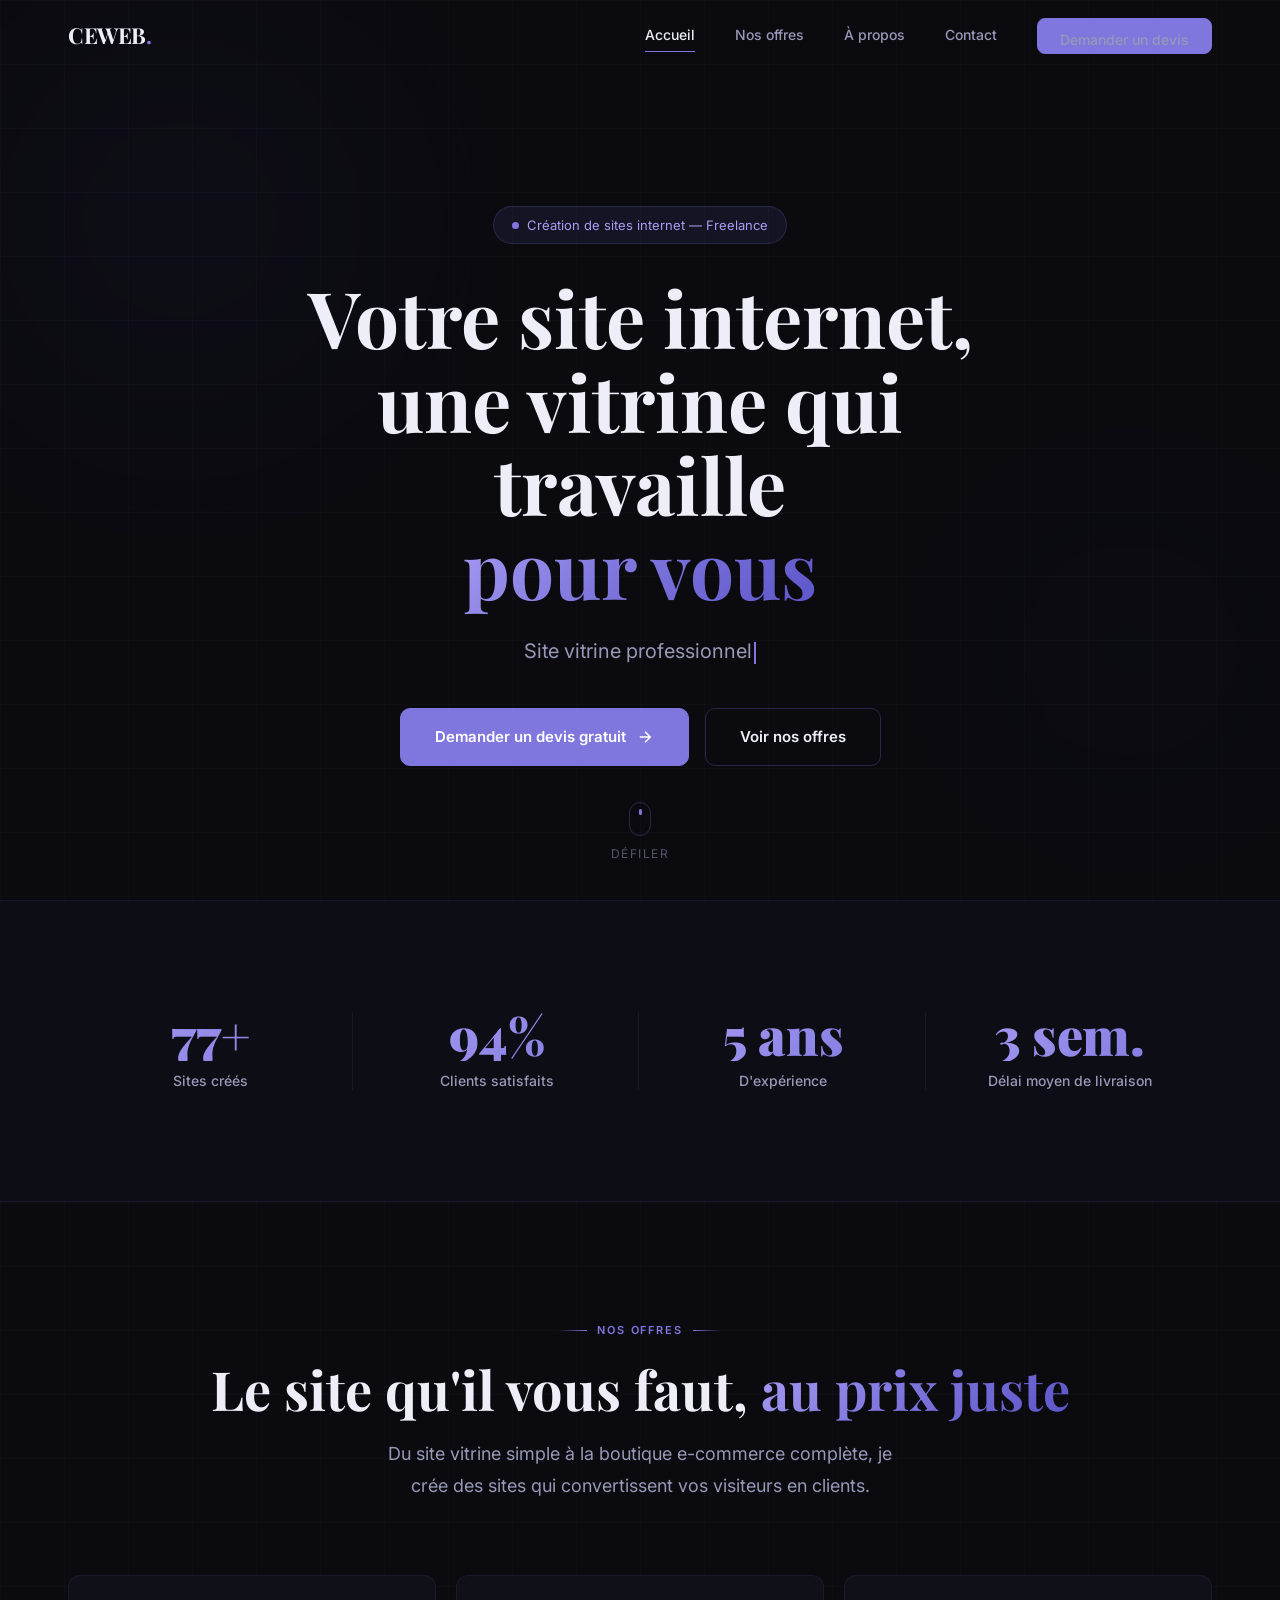
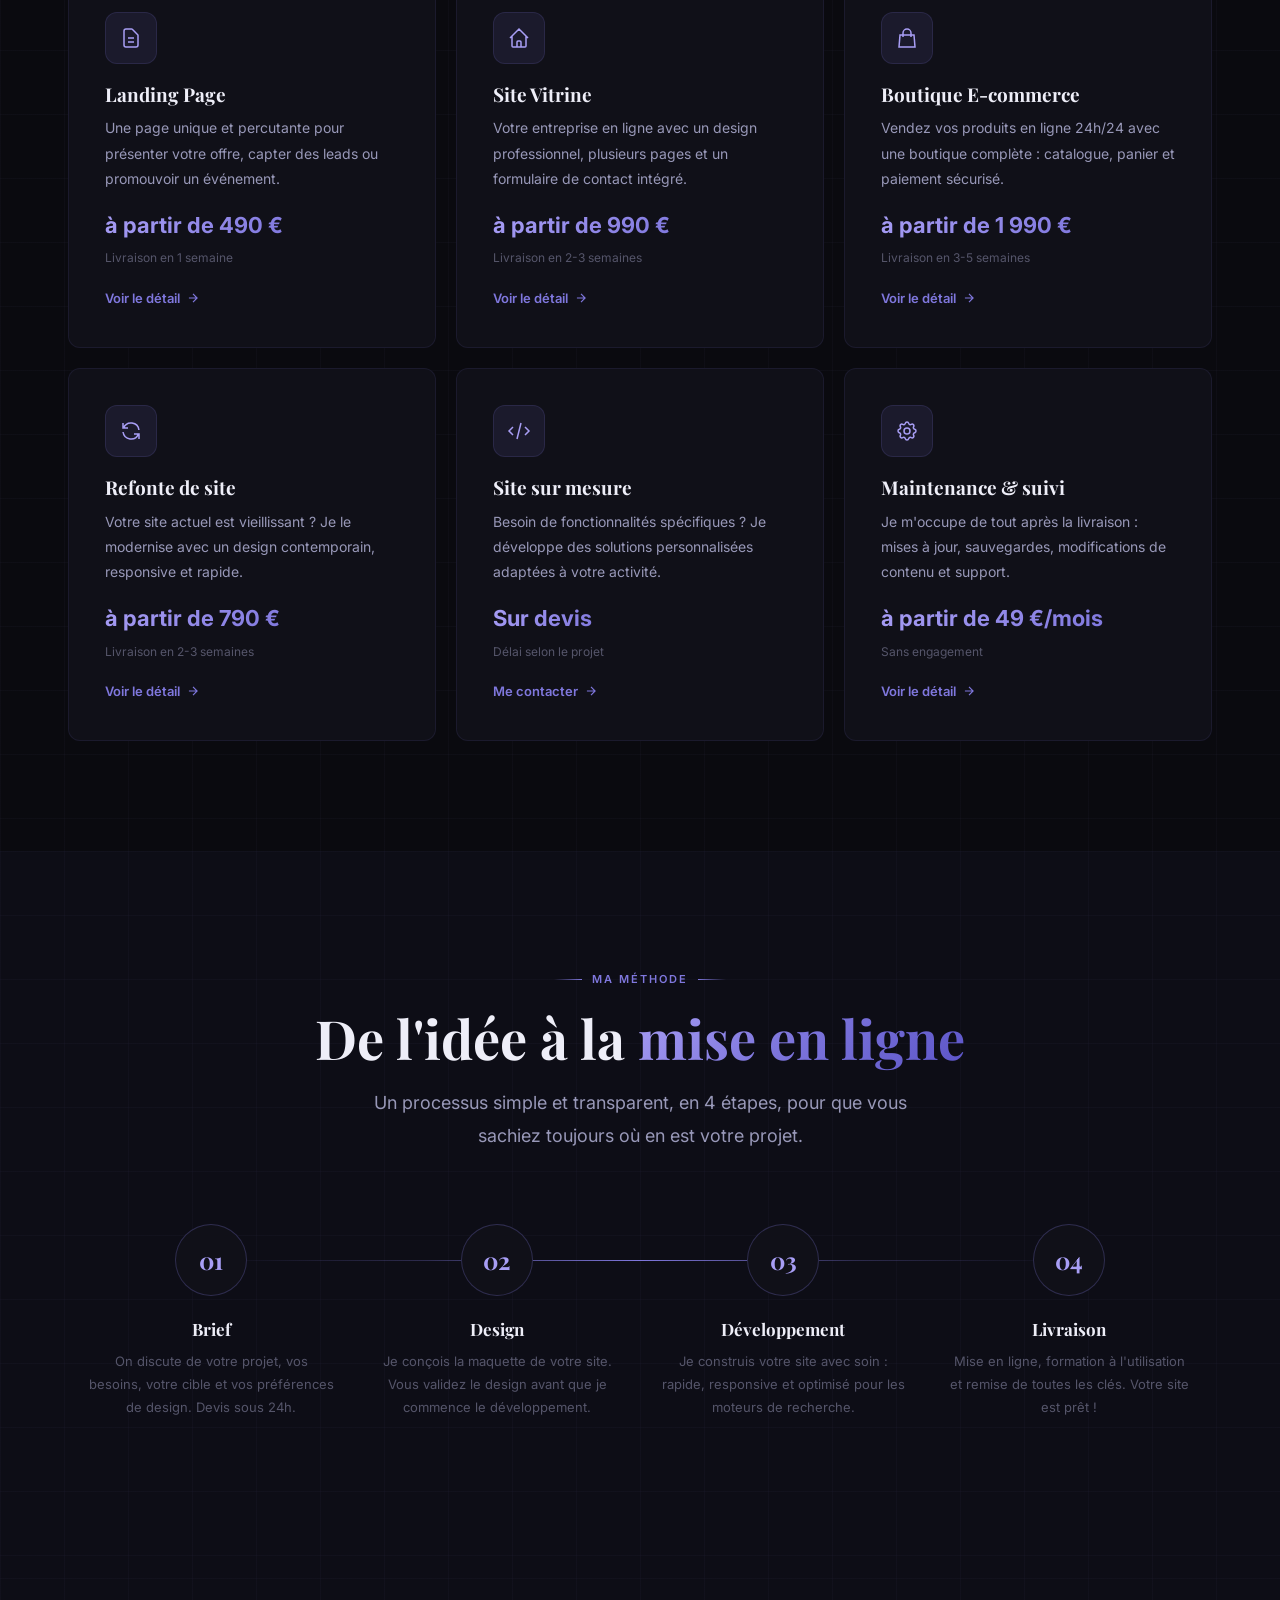
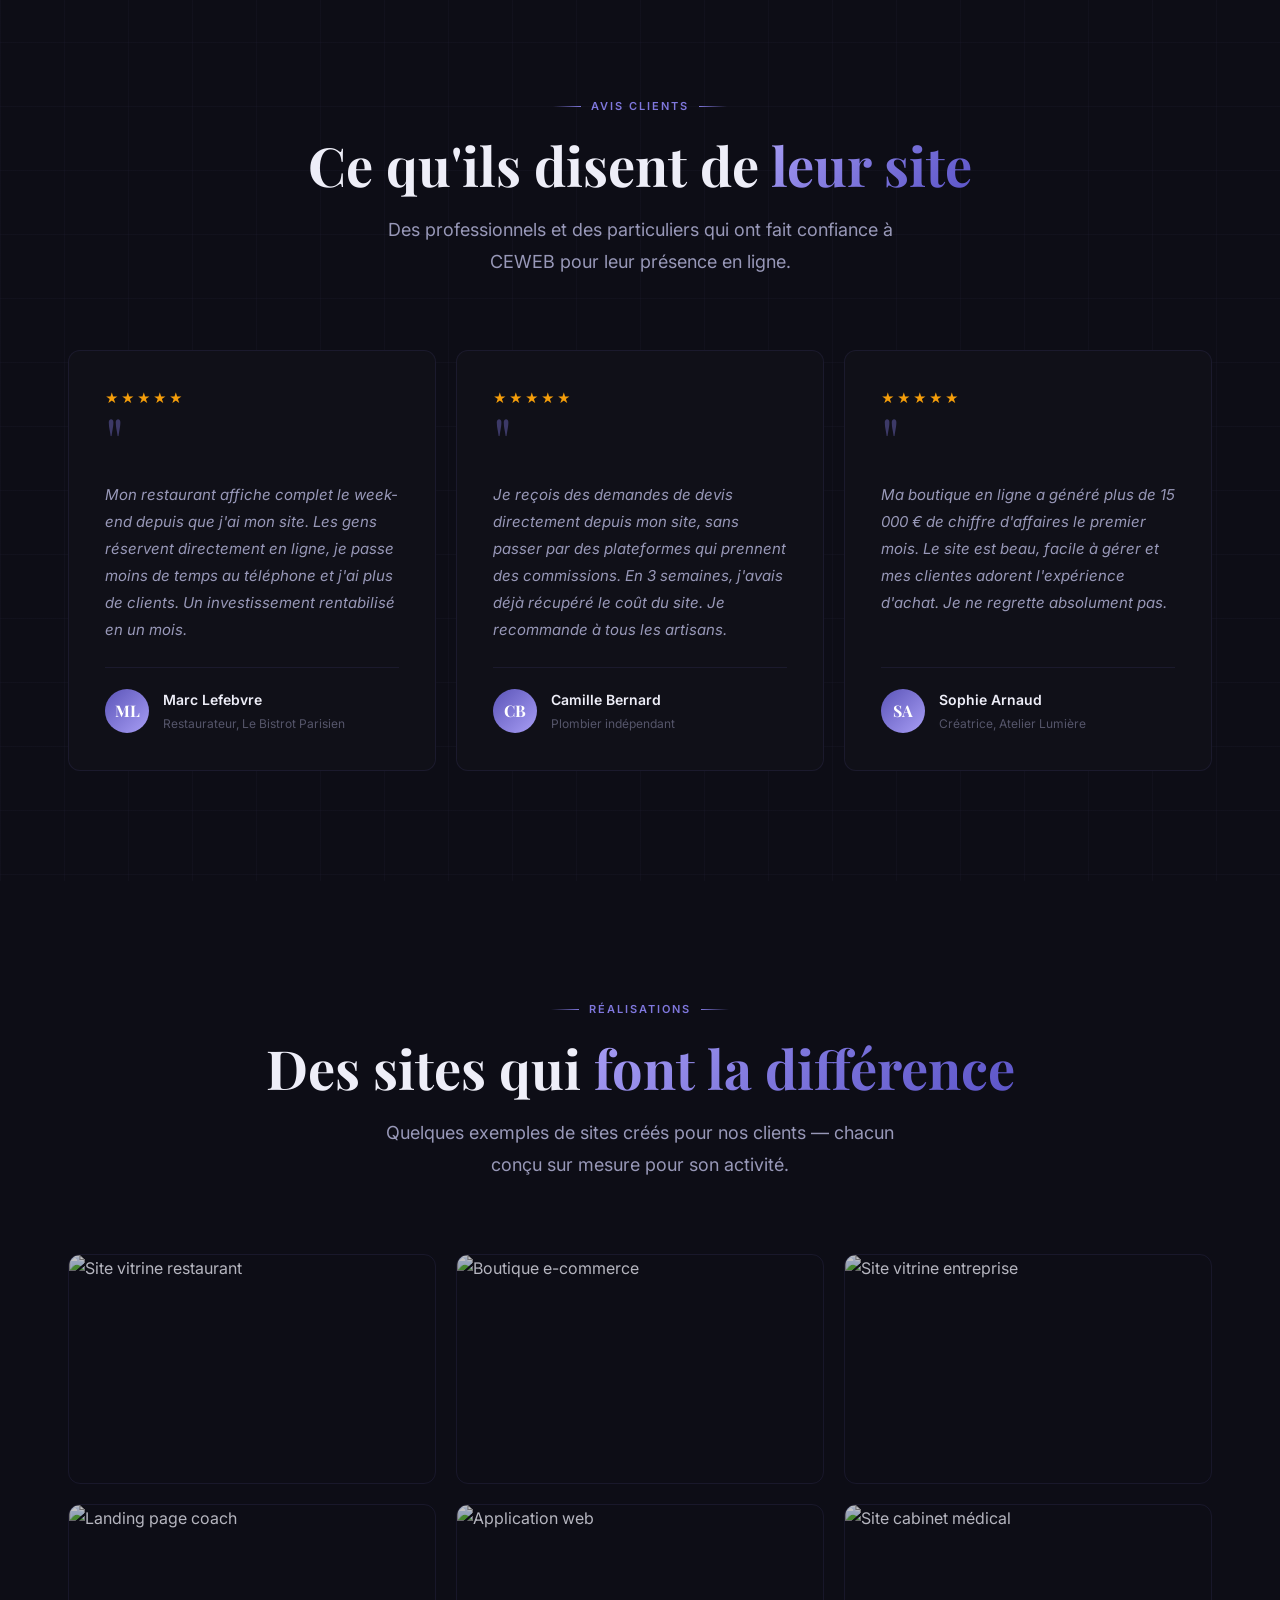
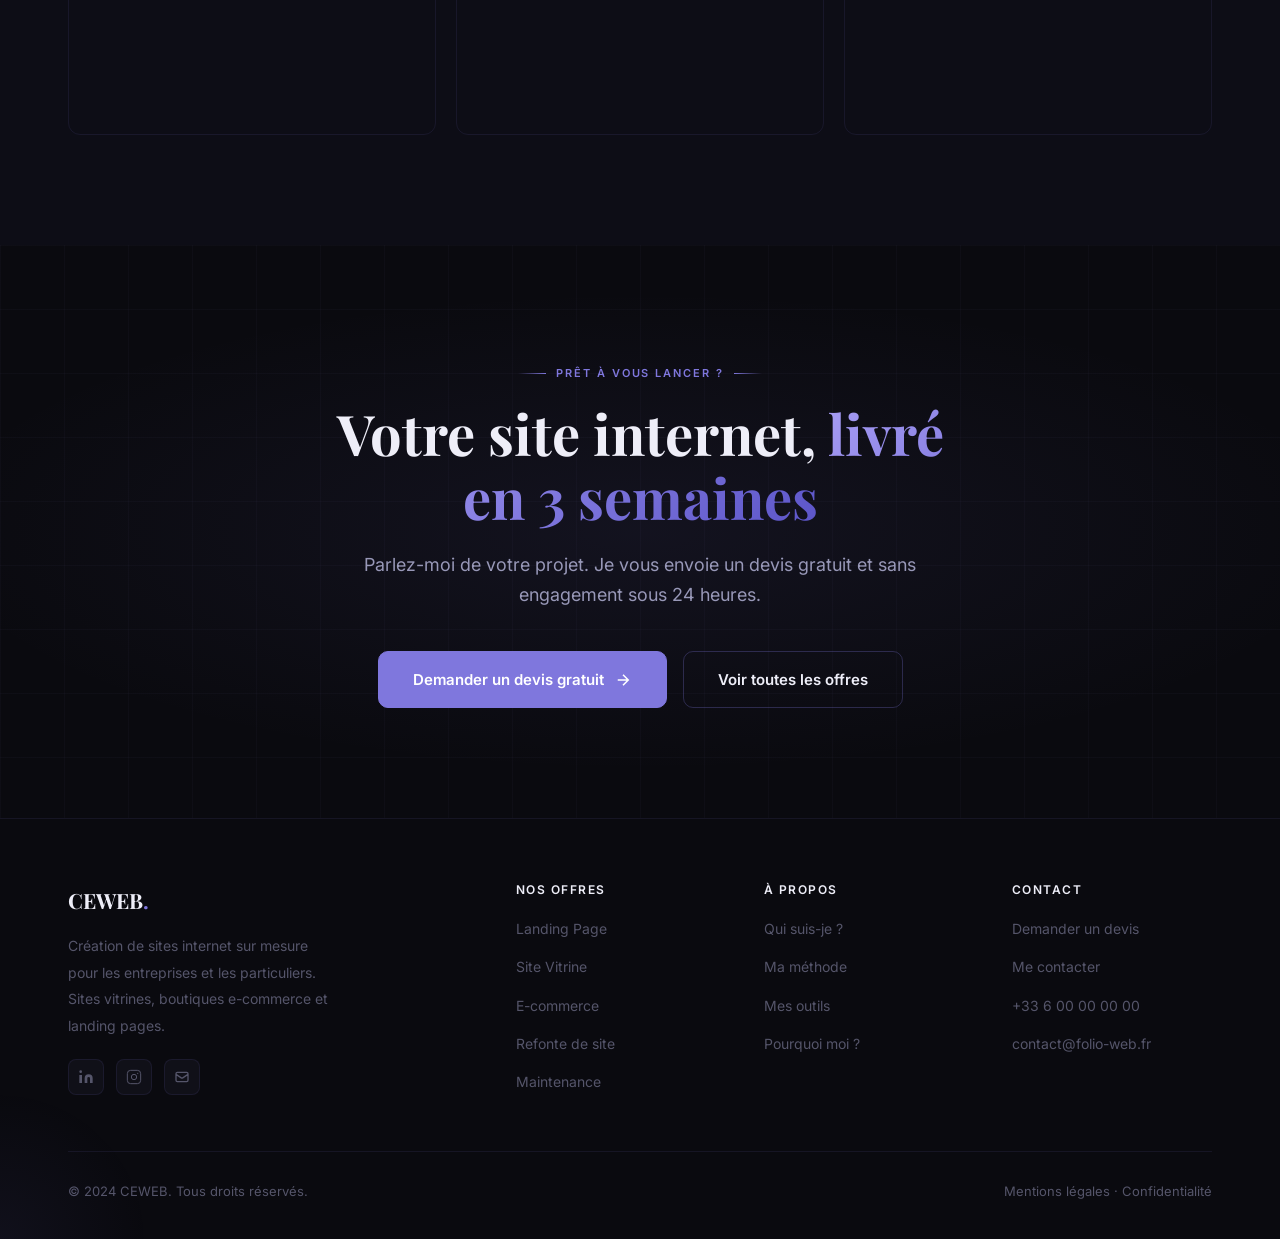
==== index.html @ cee5d0a4 "Add files via upload" ====
<!DOCTYPE html>
<html lang="fr">
<head>
  <meta charset="UTF-8">
  <meta name="viewport" content="width=device-width, initial-scale=1.0">
  <title>CEWEB — Création de sites internet sur mesure</title>

  <!-- SEO Meta -->
  <meta name="description" content="CEWEB crée votre site internet sur mesure : site vitrine, boutique e-commerce, landing page. Design moderne, responsive et livré rapidement.">
  <meta name="keywords" content="création site internet, site vitrine, e-commerce, landing page, freelance web, développement web">
  <meta name="author" content="CEWEB">
  <meta name="robots" content="index, follow">
  <link rel="canonical" href="https://folio-web.fr/">

  <!-- Open Graph -->
  <meta property="og:type"        content="website">
  <meta property="og:url"         content="https://folio-web.fr/">
  <meta property="og:title"       content="CEWEB — Création de sites internet sur mesure">
  <meta property="og:description" content="Votre site internet professionnel, livré en 1 à 3 semaines. Site vitrine, e-commerce, landing page.">
  <meta property="og:image"       content="https://folio-web.fr/og-image.jpg">

  <!-- Twitter Card -->
  <meta name="twitter:card"        content="summary_large_image">
  <meta name="twitter:title"       content="CEWEB — Création de sites internet">
  <meta name="twitter:description" content="Votre site professionnel, livré rapidement et sur mesure.">

  <!-- Schema.org -->
  <script type="application/ld+json">
  {
    "@context": "https://schema.org",
    "@type": "ProfessionalService",
    "name": "CEWEB",
    "description": "Création de sites internet sur mesure : vitrine, e-commerce, landing page",
    "url": "https://folio-web.fr",
    "telephone": "+33-6-00-00-00-00",
    "address": { "@type": "PostalAddress", "addressLocality": "Paris", "addressCountry": "FR" }
  }
  </script>

  <link rel="stylesheet" href="style.css">
  <style>
    /* ─── HERO ─── */
    .hero {
      min-height: 100vh;
      display: flex;
      align-items: center;
      justify-content: center;
      position: relative;
      overflow: hidden;
      padding-top: var(--nav-h);
    }
    .hero-blob-1 {
      width: 600px; height: 600px;
      background: radial-gradient(circle, rgba(127,119,221,0.18) 0%, transparent 70%);
      top: -80px; left: -120px;
    }
    .hero-blob-2 {
      width: 500px; height: 500px;
      background: radial-gradient(circle, rgba(91,84,184,0.12) 0%, transparent 70%);
      bottom: 0; right: -100px;
    }

    /* CSS Particles */
    .particles { position: absolute; inset: 0; overflow: hidden; pointer-events: none; }
    .particle {
      position: absolute; border-radius: 50%; background: var(--accent);
      opacity: 0; animation: float-particle linear infinite;
    }
    @keyframes float-particle {
      0%   { transform: translateY(100vh) scale(0); opacity: 0; }
      10%  { opacity: 0.5; }
      90%  { opacity: 0.2; }
      100% { transform: translateY(-20px) scale(1); opacity: 0; }
    }

    .hero-content {
      text-align: center; max-width: 860px;
      padding: 0 24px; position: relative; z-index: 2;
    }
    .hero-badge {
      display: inline-flex; align-items: center; gap: 8px;
      padding: 7px 18px;
      background: rgba(127,119,221,0.1);
      border: 1px solid rgba(127,119,221,0.2);
      border-radius: 100px; font-size: 13px;
      color: var(--accent-l); margin-bottom: 32px;
      animation: fadeInDown 0.8s var(--ease) both;
    }
    .hero-badge .dot {
      width: 7px; height: 7px; background: var(--accent);
      border-radius: 50%; animation: pulse-dot 2s ease infinite;
    }
    @keyframes pulse-dot {
      0%,100% { opacity: 1; transform: scale(1); }
      50%      { opacity: 0.5; transform: scale(1.4); }
    }
    .hero-content h1 {
      font-size: clamp(40px, 6.5vw, 78px); line-height: 1.07;
      margin-bottom: 24px; animation: fadeInUp 0.9s 0.15s var(--ease) both;
    }
    .hero-content .subtitle {
      font-size: clamp(16px, 2vw, 20px); color: var(--text-2);
      max-width: 560px; margin: 0 auto 40px;
      animation: fadeInUp 0.9s 0.3s var(--ease) both; min-height: 28px;
    }
    .hero-ctas {
      display: flex; gap: 16px; justify-content: center;
      flex-wrap: wrap; animation: fadeInUp 0.9s 0.45s var(--ease) both;
    }
    .cursor {
      display: inline-block; width: 2px; height: 1.1em;
      background: var(--accent); vertical-align: middle;
      margin-left: 2px; animation: blink 0.9s step-end infinite;
    }
    @keyframes blink { 0%,100%{opacity:1} 50%{opacity:0} }

    .scroll-hint {
      position: absolute; bottom: 36px; left: 50%;
      transform: translateX(-50%);
      display: flex; flex-direction: column; align-items: center;
      gap: 8px; font-size: 12px; letter-spacing: 0.12em;
      text-transform: uppercase; color: var(--text-muted);
      animation: fadeIn 1s 1.2s both; z-index: 2;
    }
    .scroll-hint .mouse {
      width: 22px; height: 34px;
      border: 1.5px solid var(--border-h); border-radius: 12px;
      display: flex; justify-content: center; padding-top: 6px;
    }
    .scroll-hint .mouse::before {
      content: ''; width: 3px; height: 6px;
      background: var(--accent); border-radius: 3px;
      animation: scroll-wheel 1.6s ease infinite;
    }
    @keyframes scroll-wheel {
      0%   { opacity: 1; transform: translateY(0); }
      100% { opacity: 0; transform: translateY(10px); }
    }

    @keyframes fadeInDown { from { opacity: 0; transform: translateY(-20px); } to { opacity: 1; transform: translateY(0); } }
    @keyframes fadeInUp   { from { opacity: 0; transform: translateY(24px); } to { opacity: 1; transform: translateY(0); } }
    @keyframes fadeIn     { from { opacity: 0; } to { opacity: 1; } }

    /* ─── STATS ─── */
    .stats-section {
      padding: 72px 0;
      border-top: 1px solid var(--border);
      border-bottom: 1px solid var(--border);
      background: var(--bg-2);
    }
    .stats-grid { display: grid; grid-template-columns: repeat(4, 1fr); gap: 2px; }
    .stat-item { text-align: center; padding: 36px 24px; position: relative; }
    .stat-item:not(:last-child)::after {
      content: ''; position: absolute; right: 0; top: 25%; bottom: 25%;
      width: 1px; background: var(--border);
    }
    .stat-number {
      font-family: var(--font-title); font-size: 52px; font-weight: 900;
      line-height: 1; margin-bottom: 8px;
      background: linear-gradient(135deg, var(--accent-l), var(--accent));
      -webkit-background-clip: text; -webkit-text-fill-color: transparent; background-clip: text;
    }
    .stat-label { font-size: 14px; color: var(--text-2); font-weight: 500; }

    /* ─── OFFRES SECTION ─── */
    .offres-grid { display: grid; grid-template-columns: repeat(3, 1fr); gap: 20px; }
    .offre-card { position: relative; overflow: hidden; }
    .offre-card::before {
      content: ''; position: absolute; inset: 0;
      background: linear-gradient(135deg, rgba(127,119,221,0.06) 0%, transparent 60%);
      opacity: 0; transition: opacity var(--t) var(--ease);
    }
    .offre-card:hover::before { opacity: 1; }
    .offre-icon {
      width: 52px; height: 52px;
      display: flex; align-items: center; justify-content: center;
      background: rgba(127,119,221,0.1); border: 1px solid rgba(127,119,221,0.15);
      border-radius: 12px; margin-bottom: 20px; color: var(--accent-l);
      transition: background var(--t), border-color var(--t), transform var(--t);
    }
    .offre-card:hover .offre-icon {
      background: rgba(127,119,221,0.18); border-color: var(--accent); transform: scale(1.08);
    }
    .offre-icon svg { width: 24px; height: 24px; }
    .offre-card h3 { font-size: 19px; margin-bottom: 10px; font-family: var(--font-title); }
    .offre-card p  { font-size: 14px; color: var(--text-2); line-height: 1.8; }
    .offre-prix {
      display: inline-block; margin-top: 16px; margin-bottom: 4px;
      font-size: 22px; font-weight: 700;
      background: linear-gradient(135deg, var(--accent-l), var(--accent));
      -webkit-background-clip: text; -webkit-text-fill-color: transparent; background-clip: text;
    }
    .offre-delai { font-size: 12px; color: var(--text-muted); }
    .offre-link {
      display: inline-flex; align-items: center; gap: 6px;
      margin-top: 18px; font-size: 13px; font-weight: 600;
      color: var(--accent); transition: gap var(--t);
    }
    .offre-card:hover .offre-link { gap: 10px; }

    /* ─── PROCESS ─── */
    .process-section { background: var(--bg-2); }
    .process-grid {
      display: grid; grid-template-columns: repeat(4, 1fr);
      gap: 0; position: relative;
    }
    .process-grid::before {
      content: ''; position: absolute; top: 36px; left: 12.5%; right: 12.5%; height: 1px;
      background: linear-gradient(90deg, transparent, var(--border-h), var(--accent), var(--border-h), transparent);
    }
    .process-step { text-align: center; padding: 0 20px 48px; position: relative; }
    .process-num {
      width: 72px; height: 72px; margin: 0 auto 24px;
      display: flex; align-items: center; justify-content: center;
      background: var(--bg-card); border: 1px solid var(--border-h); border-radius: 50%;
      font-family: var(--font-title); font-size: 24px; font-weight: 700; color: var(--accent-l);
      position: relative; z-index: 1;
    }
    .process-step h3 { font-size: 17px; margin-bottom: 10px; }
    .process-step p  { font-size: 13px; color: var(--text-muted); line-height: 1.8; }

    /* ─── TESTIMONIALS ─── */
    .testimonials-section { background: var(--bg-2); }
    .testimonials-grid { display: grid; grid-template-columns: repeat(3, 1fr); gap: 20px; }
    .testimonial-card { display: flex; flex-direction: column; }
    .quote-mark {
      font-family: var(--font-title); font-size: 64px; line-height: 0.8;
      color: var(--accent); opacity: 0.4; margin-bottom: 16px;
    }
    .testimonial-card p { font-size: 15px; color: var(--text-2); line-height: 1.8; flex: 1; font-style: italic; }
    .testimonial-author {
      display: flex; align-items: center; gap: 14px;
      margin-top: 24px; padding-top: 20px; border-top: 1px solid var(--border);
    }
    .author-avatar {
      width: 44px; height: 44px; border-radius: 50%;
      background: linear-gradient(135deg, var(--accent-d), var(--accent-l));
      display: flex; align-items: center; justify-content: center;
      font-family: var(--font-title); font-weight: 700; font-size: 16px;
      color: #fff; flex-shrink: 0;
    }
    .author-info .name { font-size: 14px; font-weight: 600; }
    .author-info .role { font-size: 12px; color: var(--text-muted); margin-top: 2px; }
    .stars { color: #f59e0b; font-size: 13px; letter-spacing: 2px; margin-bottom: 4px; }

    /* ─── CTA ─── */
    .cta-section { padding: 110px 0; position: relative; overflow: hidden; }
    .cta-bg {
      position: absolute; inset: 0;
      background: radial-gradient(ellipse 80% 60% at 50% 50%, rgba(127,119,221,0.08) 0%, transparent 70%);
    }
    .cta-inner {
      position: relative; z-index: 1; text-align: center;
      max-width: 680px; margin: 0 auto; padding: 0 24px;
    }
    .cta-inner h2 { font-size: clamp(32px, 5vw, 56px); margin-bottom: 20px; }
    .cta-inner p  { font-size: 18px; color: var(--text-2); margin-bottom: 40px; }
    .cta-ctas { display: flex; gap: 16px; justify-content: center; flex-wrap: wrap; }

    /* ─── RESPONSIVE ─── */
    @media (max-width: 1024px) {
      .offres-grid { grid-template-columns: repeat(2, 1fr); }
      .testimonials-grid { grid-template-columns: repeat(2, 1fr); }
      .stats-grid { grid-template-columns: repeat(2, 1fr); }
      .stat-item:nth-child(2)::after { display: none; }
      .process-grid { grid-template-columns: repeat(2, 1fr); }
      .process-grid::before { display: none; }
    }
    @media (max-width: 768px) {
      .offres-grid { grid-template-columns: 1fr; }
      .testimonials-grid { grid-template-columns: 1fr; }
      .stat-item::after { display: none !important; }
    }
    @media (max-width: 480px) {
      .stats-grid { grid-template-columns: repeat(2, 1fr); }
      .process-grid { grid-template-columns: 1fr; }
    }
  </style>
</head>
<body>

<!-- ── NAVIGATION ── -->
<nav id="main-nav">
  <div class="nav-inner">
    <a href="index.html" class="nav-logo">CEWEB<span>.</span></a>
    <div class="nav-links">
      <a href="index.html">Accueil</a>
      <a href="services.html">Nos offres</a>
      <a href="about.html">À propos</a>
      <a href="contact.html">Contact</a>
      <a href="contact.html" class="nav-cta">Demander un devis</a>
    </div>
    <button class="burger" aria-label="Menu" aria-expanded="false">
      <span></span><span></span><span></span>
    </button>
  </div>
</nav>

<!-- Mobile Menu -->
<div class="mobile-menu" role="navigation" aria-label="Menu mobile">
  <a href="index.html">Accueil</a>
  <a href="services.html">Nos offres</a>
  <a href="about.html">À propos</a>
  <a href="contact.html">Contact</a>
  <a href="contact.html" style="color:var(--accent)">Demander un devis →</a>
</div>

<!-- ── HERO ── -->
<section class="hero grid-bg" id="hero">
  <div class="glow-blob hero-blob-1"></div>
  <div class="glow-blob hero-blob-2"></div>
  <div class="particles" aria-hidden="true" id="particles"></div>

  <div class="hero-content">
    <div class="hero-badge">
      <span class="dot"></span>
      Création de sites internet — Freelance
    </div>
    <h1>
      Votre site internet,<br>
      une vitrine qui travaille<br>
      <span class="gradient-text">pour vous</span>
    </h1>
    <p class="subtitle">
      <span data-typing="Site vitrine professionnel|Boutique e-commerce|Landing page percutante|Site sur mesure"></span><span class="cursor"></span>
    </p>
    <div class="hero-ctas">
      <a href="contact.html" class="btn btn-primary">
        Demander un devis gratuit
        <svg viewBox="0 0 24 24" fill="none" stroke="currentColor" stroke-width="2"><path d="M5 12h14M12 5l7 7-7 7"/></svg>
      </a>
      <a href="services.html" class="btn btn-outline">Voir nos offres</a>
    </div>
  </div>

  <div class="scroll-hint">
    <div class="mouse"></div>
    <span>Défiler</span>
  </div>
</section>

<!-- ── STATS ── -->
<section class="stats-section" aria-label="Chiffres clés">
  <div class="container">
    <div class="stats-grid">
      <div class="stat-item reveal">
        <div class="stat-number" data-counter="80" data-suffix="+">0</div>
        <div class="stat-label">Sites créés</div>
      </div>
      <div class="stat-item reveal delay-1">
        <div class="stat-number" data-counter="97" data-suffix="%">0</div>
        <div class="stat-label">Clients satisfaits</div>
      </div>
      <div class="stat-item reveal delay-2">
        <div class="stat-number" data-counter="5" data-suffix=" ans">0</div>
        <div class="stat-label">D'expérience</div>
      </div>
      <div class="stat-item reveal delay-3">
        <div class="stat-number" data-counter="3" data-suffix=" sem.">0</div>
        <div class="stat-label">Délai moyen de livraison</div>
      </div>
    </div>
  </div>
</section>

<!-- ── NOS OFFRES ── -->
<section class="section grid-bg" id="offres">
  <div class="container">
    <div class="section-header">
      <div class="section-tag reveal">Nos offres</div>
      <h2 class="reveal delay-1">Le site qu'il vous faut, <span class="gradient-text">au prix juste</span></h2>
      <p class="reveal delay-2">Du site vitrine simple à la boutique e-commerce complète, je crée des sites qui convertissent vos visiteurs en clients.</p>
    </div>

    <div class="offres-grid">

      <article class="card offre-card tilt-card reveal">
        <div class="offre-icon">
          <svg viewBox="0 0 24 24" fill="none" stroke="currentColor" stroke-width="1.5"><path d="M9 12h6m-6 4h6m2 5H7a2 2 0 01-2-2V5a2 2 0 012-2h5.586a1 1 0 01.707.293l5.414 5.414a1 1 0 01.293.707V19a2 2 0 01-2 2z"/></svg>
        </div>
        <h3>Landing Page</h3>
        <p>Une page unique et percutante pour présenter votre offre, capter des leads ou promouvoir un événement.</p>
        <div class="offre-prix">à partir de 490 €</div>
        <div class="offre-delai">Livraison en 1 semaine</div>
        <a href="services.html" class="offre-link">Voir le détail <svg viewBox="0 0 24 24" fill="none" stroke="currentColor" stroke-width="2" width="14"><path d="M5 12h14M12 5l7 7-7 7"/></svg></a>
      </article>

      <article class="card offre-card tilt-card reveal delay-1">
        <div class="offre-icon">
          <svg viewBox="0 0 24 24" fill="none" stroke="currentColor" stroke-width="1.5"><path d="M3 12l2-2m0 0l7-7 7 7M5 10v10a1 1 0 001 1h3m10-11l2 2m-2-2v10a1 1 0 01-1 1h-3m-6 0a1 1 0 001-1v-4a1 1 0 011-1h2a1 1 0 011 1v4a1 1 0 001 1m-6 0h6"/></svg>
        </div>
        <h3>Site Vitrine</h3>
        <p>Votre entreprise en ligne avec un design professionnel, plusieurs pages et un formulaire de contact intégré.</p>
        <div class="offre-prix">à partir de 990 €</div>
        <div class="offre-delai">Livraison en 2-3 semaines</div>
        <a href="services.html" class="offre-link">Voir le détail <svg viewBox="0 0 24 24" fill="none" stroke="currentColor" stroke-width="2" width="14"><path d="M5 12h14M12 5l7 7-7 7"/></svg></a>
      </article>

      <article class="card offre-card tilt-card reveal delay-2">
        <div class="offre-icon">
          <svg viewBox="0 0 24 24" fill="none" stroke="currentColor" stroke-width="1.5"><path d="M16 11V7a4 4 0 00-8 0v4M5 9h14l1 12H4L5 9z"/></svg>
        </div>
        <h3>Boutique E-commerce</h3>
        <p>Vendez vos produits en ligne 24h/24 avec une boutique complète : catalogue, panier et paiement sécurisé.</p>
        <div class="offre-prix">à partir de 1 990 €</div>
        <div class="offre-delai">Livraison en 3-5 semaines</div>
        <a href="services.html" class="offre-link">Voir le détail <svg viewBox="0 0 24 24" fill="none" stroke="currentColor" stroke-width="2" width="14"><path d="M5 12h14M12 5l7 7-7 7"/></svg></a>
      </article>

      <article class="card offre-card tilt-card reveal delay-1">
        <div class="offre-icon">
          <svg viewBox="0 0 24 24" fill="none" stroke="currentColor" stroke-width="1.5"><path d="M4 4v5h.582m15.356 2A8.001 8.001 0 004.582 9m0 0H9m11 11v-5h-.581m0 0a8.003 8.003 0 01-15.357-2m15.357 2H15"/></svg>
        </div>
        <h3>Refonte de site</h3>
        <p>Votre site actuel est vieillissant ? Je le modernise avec un design contemporain, responsive et rapide.</p>
        <div class="offre-prix">à partir de 790 €</div>
        <div class="offre-delai">Livraison en 2-3 semaines</div>
        <a href="services.html" class="offre-link">Voir le détail <svg viewBox="0 0 24 24" fill="none" stroke="currentColor" stroke-width="2" width="14"><path d="M5 12h14M12 5l7 7-7 7"/></svg></a>
      </article>

      <article class="card offre-card tilt-card reveal delay-2">
        <div class="offre-icon">
          <svg viewBox="0 0 24 24" fill="none" stroke="currentColor" stroke-width="1.5"><path d="M10 20l4-16m4 4l4 4-4 4M6 16l-4-4 4-4"/></svg>
        </div>
        <h3>Site sur mesure</h3>
        <p>Besoin de fonctionnalités spécifiques ? Je développe des solutions personnalisées adaptées à votre activité.</p>
        <div class="offre-prix">Sur devis</div>
        <div class="offre-delai">Délai selon le projet</div>
        <a href="contact.html" class="offre-link">Me contacter <svg viewBox="0 0 24 24" fill="none" stroke="currentColor" stroke-width="2" width="14"><path d="M5 12h14M12 5l7 7-7 7"/></svg></a>
      </article>

      <article class="card offre-card tilt-card reveal delay-3">
        <div class="offre-icon">
          <svg viewBox="0 0 24 24" fill="none" stroke="currentColor" stroke-width="1.5"><path d="M10.325 4.317c.426-1.756 2.924-1.756 3.35 0a1.724 1.724 0 002.573 1.066c1.543-.94 3.31.826 2.37 2.37a1.724 1.724 0 001.065 2.572c1.756.426 1.756 2.924 0 3.35a1.724 1.724 0 00-1.066 2.573c.94 1.543-.826 3.31-2.37 2.37a1.724 1.724 0 00-2.572 1.065c-.426 1.756-2.924 1.756-3.35 0a1.724 1.724 0 00-2.573-1.066c-1.543.94-3.31-.826-2.37-2.37a1.724 1.724 0 00-1.065-2.572c-1.756-.426-1.756-2.924 0-3.35a1.724 1.724 0 001.066-2.573c-.94-1.543.826-3.31 2.37-2.37.996.608 2.296.07 2.572-1.065z"/><path d="M15 12a3 3 0 11-6 0 3 3 0 016 0z"/></svg>
        </div>
        <h3>Maintenance & suivi</h3>
        <p>Je m'occupe de tout après la livraison : mises à jour, sauvegardes, modifications de contenu et support.</p>
        <div class="offre-prix">à partir de 49 €/mois</div>
        <div class="offre-delai">Sans engagement</div>
        <a href="services.html" class="offre-link">Voir le détail <svg viewBox="0 0 24 24" fill="none" stroke="currentColor" stroke-width="2" width="14"><path d="M5 12h14M12 5l7 7-7 7"/></svg></a>
      </article>

    </div>
  </div>
</section>

<!-- ── COMMENT ÇA MARCHE ── -->
<section class="section process-section grid-bg" aria-label="Comment je travaille">
  <div class="container">
    <div class="section-header">
      <div class="section-tag reveal">Ma méthode</div>
      <h2 class="reveal delay-1">De l'idée à la <span class="gradient-text">mise en ligne</span></h2>
      <p class="reveal delay-2">Un processus simple et transparent, en 4 étapes, pour que vous sachiez toujours où en est votre projet.</p>
    </div>
    <div class="process-grid">
      <div class="process-step reveal">
        <div class="process-num">01</div>
        <h3>Brief</h3>
        <p>On discute de votre projet, vos besoins, votre cible et vos préférences de design. Devis sous 24h.</p>
      </div>
      <div class="process-step reveal delay-1">
        <div class="process-num">02</div>
        <h3>Design</h3>
        <p>Je conçois la maquette de votre site. Vous validez le design avant que je commence le développement.</p>
      </div>
      <div class="process-step reveal delay-2">
        <div class="process-num">03</div>
        <h3>Développement</h3>
        <p>Je construis votre site avec soin : rapide, responsive et optimisé pour les moteurs de recherche.</p>
      </div>
      <div class="process-step reveal delay-3">
        <div class="process-num">04</div>
        <h3>Livraison</h3>
        <p>Mise en ligne, formation à l'utilisation et remise de toutes les clés. Votre site est prêt !</p>
      </div>
    </div>
  </div>
</section>

<!-- ── TESTIMONIALS ── -->
<section class="section testimonials-section grid-bg" id="testimonials" aria-label="Avis clients">
  <div class="container">
    <div class="section-header">
      <div class="section-tag reveal">Avis clients</div>
      <h2 class="reveal delay-1">Ce qu'ils disent de <span class="gradient-text">leur site</span></h2>
      <p class="reveal delay-2">Des professionnels et des particuliers qui ont fait confiance à CEWEB pour leur présence en ligne.</p>
    </div>

    <div class="testimonials-grid">

      <div class="card testimonial-card reveal">
        <div class="stars">★★★★★</div>
        <div class="quote-mark">"</div>
        <p>Mon restaurant affiche complet le week-end depuis que j'ai mon site. Les gens réservent directement en ligne, je passe moins de temps au téléphone et j'ai plus de clients. Un investissement rentabilisé en un mois.</p>
        <div class="testimonial-author">
          <div class="author-avatar">ML</div>
          <div class="author-info">
            <div class="name">Marc Lefebvre</div>
            <div class="role">Restaurateur, Le Bistrot Parisien</div>
          </div>
        </div>
      </div>

      <div class="card testimonial-card reveal delay-1">
        <div class="stars">★★★★★</div>
        <div class="quote-mark">"</div>
        <p>Je reçois des demandes de devis directement depuis mon site, sans passer par des plateformes qui prennent des commissions. En 3 semaines, j'avais déjà récupéré le coût du site. Je recommande à tous les artisans.</p>
        <div class="testimonial-author">
          <div class="author-avatar">CB</div>
          <div class="author-info">
            <div class="name">Camille Bernard</div>
            <div class="role">Plombier indépendant</div>
          </div>
        </div>
      </div>

      <div class="card testimonial-card reveal delay-2">
        <div class="stars">★★★★★</div>
        <div class="quote-mark">"</div>
        <p>Ma boutique en ligne a généré plus de 15 000 € de chiffre d'affaires le premier mois. Le site est beau, facile à gérer et mes clientes adorent l'expérience d'achat. Je ne regrette absolument pas.</p>
        <div class="testimonial-author">
          <div class="author-avatar">SA</div>
          <div class="author-info">
            <div class="name">Sophie Arnaud</div>
            <div class="role">Créatrice, Atelier Lumière</div>
          </div>
        </div>
      </div>

    </div>
  </div>
</section>

<!-- ── PORTFOLIO ── -->
<section class="section" id="portfolio" style="background:var(--bg-2);">
  <div class="container">
    <div class="section-header">
      <div class="section-tag reveal">Réalisations</div>
      <h2 class="reveal delay-1">Des sites qui <span class="gradient-text">font la différence</span></h2>
      <p class="reveal delay-2">Quelques exemples de sites créés pour nos clients — chacun conçu sur mesure pour son activité.</p>
    </div>
    <div class="portfolio-grid">
      <div class="portfolio-item reveal">
        <img src="https://images.unsplash.com/photo-1559136555-9303baea8ebd?w=800&auto=format&fit=crop&q=75" alt="Site vitrine restaurant" loading="lazy">
        <div class="portfolio-overlay">
          <h4>Le Bistrot Parisien</h4>
          <span>Site vitrine — Restaurant</span>
        </div>
      </div>
      <div class="portfolio-item reveal delay-1">
        <img src="https://images.unsplash.com/photo-1607082348824-0a96f2a4b9da?w=800&auto=format&fit=crop&q=75" alt="Boutique e-commerce" loading="lazy">
        <div class="portfolio-overlay">
          <h4>Atelier Lumière</h4>
          <span>Boutique e-commerce — Artisanat</span>
        </div>
      </div>
      <div class="portfolio-item reveal delay-2">
        <img src="https://images.unsplash.com/photo-1460925895917-afdab827c52f?w=800&auto=format&fit=crop&q=75" alt="Site vitrine entreprise" loading="lazy">
        <div class="portfolio-overlay">
          <h4>CB Plomberie</h4>
          <span>Site vitrine — Artisan</span>
        </div>
      </div>
      <div class="portfolio-item reveal">
        <img src="https://images.unsplash.com/photo-1498050108023-c5249f4df085?w=800&auto=format&fit=crop&q=75" alt="Landing page coach" loading="lazy">
        <div class="portfolio-overlay">
          <h4>Sophie Martin Coach</h4>
          <span>Landing page — Coaching</span>
        </div>
      </div>
      <div class="portfolio-item reveal delay-1">
        <img src="https://images.unsplash.com/photo-1517694712202-14dd9538aa97?w=800&auto=format&fit=crop&q=75" alt="Application web" loading="lazy">
        <div class="portfolio-overlay">
          <h4>TechStart SAS</h4>
          <span>Site sur mesure — Startup</span>
        </div>
      </div>
      <div class="portfolio-item reveal delay-2">
        <img src="https://images.unsplash.com/photo-1512486130939-2c4f79935e4f?w=800&auto=format&fit=crop&q=75" alt="Site cabinet médical" loading="lazy">
        <div class="portfolio-overlay">
          <h4>Cabinet Dr. Moreau</h4>
          <span>Site vitrine — Santé</span>
        </div>
      </div>
    </div>
  </div>
</section>

<!-- ── CTA ── -->
<section class="cta-section grid-bg">
  <div class="cta-bg"></div>
  <div class="cta-inner">
    <div class="section-tag reveal" style="justify-content:center">Prêt à vous lancer ?</div>
    <h2 class="reveal delay-1">Votre site internet, <span class="gradient-text">livré en 3 semaines</span></h2>
    <p class="reveal delay-2">Parlez-moi de votre projet. Je vous envoie un devis gratuit et sans engagement sous 24 heures.</p>
    <div class="cta-ctas reveal delay-3">
      <a href="contact.html" class="btn btn-primary">
        Demander un devis gratuit
        <svg viewBox="0 0 24 24" fill="none" stroke="currentColor" stroke-width="2"><path d="M5 12h14M12 5l7 7-7 7"/></svg>
      </a>
      <a href="services.html" class="btn btn-outline">Voir toutes les offres</a>
    </div>
  </div>
</section>

<!-- ── FOOTER ── -->
<footer>
  <div class="container">
    <div class="footer-grid">
      <div class="footer-brand">
        <div class="f-logo">CEWEB<span>.</span></div>
        <p>Création de sites internet sur mesure pour les entreprises et les particuliers. Sites vitrines, boutiques e-commerce et landing pages.</p>
        <div class="footer-socials">
          <a href="#" aria-label="LinkedIn"><svg viewBox="0 0 24 24" fill="currentColor"><path d="M16 8a6 6 0 016 6v7h-4v-7a2 2 0 00-2-2 2 2 0 00-2 2v7h-4v-7a6 6 0 016-6zM2 9h4v12H2z"/><circle cx="4" cy="4" r="2"/></svg></a>
          <a href="#" aria-label="Instagram"><svg viewBox="0 0 24 24" fill="none" stroke="currentColor" stroke-width="1.5"><rect x="2" y="2" width="20" height="20" rx="5"/><circle cx="12" cy="12" r="4"/><circle cx="17.5" cy="6.5" r="1" fill="currentColor" stroke="none"/></svg></a>
          <a href="#" aria-label="Email"><svg viewBox="0 0 24 24" fill="none" stroke="currentColor" stroke-width="2"><path d="M3 8l7.89 5.26a2 2 0 002.22 0L21 8M5 19h14a2 2 0 002-2V7a2 2 0 00-2-2H5a2 2 0 00-2 2v10a2 2 0 002 2z"/></svg></a>
        </div>
      </div>
      <div class="footer-col">
        <h4>Nos offres</h4>
        <ul>
          <li><a href="services.html">Landing Page</a></li>
          <li><a href="services.html">Site Vitrine</a></li>
          <li><a href="services.html">E-commerce</a></li>
          <li><a href="services.html">Refonte de site</a></li>
          <li><a href="services.html">Maintenance</a></li>
        </ul>
      </div>
      <div class="footer-col">
        <h4>À propos</h4>
        <ul>
          <li><a href="about.html">Qui suis-je ?</a></li>
          <li><a href="about.html">Ma méthode</a></li>
          <li><a href="about.html">Mes outils</a></li>
          <li><a href="about.html">Pourquoi moi ?</a></li>
        </ul>
      </div>
      <div class="footer-col">
        <h4>Contact</h4>
        <ul>
          <li><a href="contact.html">Demander un devis</a></li>
          <li><a href="contact.html">Me contacter</a></li>
          <li><a href="#">+33 6 00 00 00 00</a></li>
          <li><a href="#">contact@folio-web.fr</a></li>
        </ul>
      </div>
    </div>
    <div class="footer-bottom">
      <span>© 2024 CEWEB. Tous droits réservés.</span>
      <span><a href="#">Mentions légales</a> · <a href="#">Confidentialité</a></span>
    </div>
  </div>
</footer>

<script src="script.js"></script>
<script>
  /* Générer les particules CSS */
  const container = document.getElementById('particles');
  for (let i = 0; i < 18; i++) {
    const p = document.createElement('span');
    p.className = 'particle';
    const size = Math.random() * 3 + 1;
    p.style.cssText = `
      width: ${size}px; height: ${size}px;
      left: ${Math.random() * 100}%;
      animation-duration: ${Math.random() * 12 + 8}s;
      animation-delay: ${Math.random() * 8}s;
    `;
    container.appendChild(p);
  }
</script>
</body>
</html>
---- style.css ----
/* ================================================
   APEX CONSULTING — GLOBAL STYLESHEET
   Dark Luxury Design System v1.0
   ================================================ */

/* === GOOGLE FONTS === */
@import url('https://fonts.googleapis.com/css2?family=Inter:wght@300;400;500;600;700&family=Playfair+Display:ital,wght@0,400;0,600;0,700;0,900;1,400&display=swap');

/* === CSS VARIABLES === */
:root {
  --bg:          #0a0a0f;
  --bg-2:        #0d0d16;
  --bg-card:     #101018;
  --bg-card-h:   #14141e;
  --accent:      #7F77DD;
  --accent-l:    #a89ef5;
  --accent-d:    #5b54b8;
  --accent-glow: rgba(127,119,221,0.22);
  --text:        #eeeef8;
  --text-2:      #9898b8;
  --text-muted:  #55556a;
  --border:      rgba(127,119,221,0.10);
  --border-h:    rgba(127,119,221,0.28);
  --nav-h:       72px;
  --r:           12px;
  --font-body:   'Inter', -apple-system, sans-serif;
  --font-title:  'Playfair Display', Georgia, serif;
  --ease:        cubic-bezier(0.4,0,0.2,1);
  --t:           0.3s;
}

/* === RESET === */
*,*::before,*::after { box-sizing: border-box; margin: 0; padding: 0; }
html { scroll-behavior: smooth; font-size: 16px; }
body {
  font-family: var(--font-body);
  background: var(--bg);
  color: var(--text);
  line-height: 1.7;
  overflow-x: hidden;
  -webkit-font-smoothing: antialiased;
}
img { max-width: 100%; height: auto; display: block; }
a { color: inherit; text-decoration: none; }
button { cursor: pointer; font-family: inherit; border: none; background: none; }
ul { list-style: none; }
input, textarea, select { font-family: inherit; }

/* === GRID BACKGROUND OVERLAY === */
.grid-bg { position: relative; }
.grid-bg::before {
  content: '';
  position: absolute;
  inset: 0;
  background-image:
    linear-gradient(rgba(127,119,221,0.035) 1px, transparent 1px),
    linear-gradient(90deg, rgba(127,119,221,0.035) 1px, transparent 1px);
  background-size: 64px 64px;
  pointer-events: none;
  z-index: 0;
}
.grid-bg > * { position: relative; z-index: 1; }

/* === RADIAL GLOW BLOBS === */
.glow-blob {
  position: absolute;
  border-radius: 50%;
  filter: blur(120px);
  pointer-events: none;
  z-index: 0;
  opacity: 0.35;
}

/* === TYPOGRAPHY === */
h1,h2,h3,h4,h5 { font-family: var(--font-title); font-weight: 700; line-height: 1.15; }

.gradient-text {
  background: linear-gradient(135deg, var(--accent-l) 0%, var(--accent) 45%, #5b54c8 100%);
  -webkit-background-clip: text;
  -webkit-text-fill-color: transparent;
  background-clip: text;
}

.section-tag {
  display: inline-flex;
  align-items: center;
  gap: 10px;
  font-family: var(--font-body);
  font-size: 11px;
  font-weight: 600;
  letter-spacing: 0.18em;
  text-transform: uppercase;
  color: var(--accent);
  margin-bottom: 18px;
}
.section-tag::before {
  content: '';
  width: 28px; height: 1px;
  background: linear-gradient(90deg, transparent, var(--accent));
}
.section-tag::after {
  content: '';
  width: 28px; height: 1px;
  background: linear-gradient(90deg, var(--accent), transparent);
}

/* === LAYOUT === */
.container { max-width: 1200px; margin: 0 auto; padding: 0 28px; }
.section { padding: 110px 0; }

.section-header { text-align: center; margin-bottom: 72px; }
.section-header h2 { font-size: clamp(32px, 4.5vw, 54px); margin-bottom: 18px; }
.section-header p { font-size: 18px; color: var(--text-2); max-width: 540px; margin: 0 auto; line-height: 1.8; }

/* === NAVIGATION === */
nav {
  position: fixed;
  top: 0; left: 0; right: 0;
  height: var(--nav-h);
  z-index: 1000;
  transition: background var(--t) var(--ease), border-color var(--t) var(--ease);
}
nav.scrolled {
  background: rgba(10,10,15,0.88);
  backdrop-filter: blur(24px);
  -webkit-backdrop-filter: blur(24px);
  border-bottom: 1px solid var(--border);
}
.nav-inner {
  max-width: 1200px;
  margin: 0 auto;
  padding: 0 28px;
  height: 100%;
  display: flex;
  align-items: center;
  justify-content: space-between;
}
.nav-logo {
  font-family: var(--font-title);
  font-size: 22px;
  font-weight: 700;
  letter-spacing: -0.5px;
}
.nav-logo span { color: var(--accent); }

.nav-links {
  display: flex;
  align-items: center;
  gap: 40px;
}
.nav-links a {
  font-size: 14px;
  font-weight: 500;
  color: var(--text-2);
  transition: color var(--t) var(--ease);
  position: relative;
  padding-bottom: 2px;
}
.nav-links a::after {
  content: '';
  position: absolute;
  bottom: -3px; left: 0;
  width: 0; height: 1px;
  background: var(--accent);
  transition: width var(--t) var(--ease);
}
.nav-links a:hover { color: var(--text); }
.nav-links a:hover::after { width: 100%; }
.nav-links a.active { color: var(--text); }
.nav-links a.active::after { width: 100%; }

.nav-cta {
  padding: 9px 22px;
  background: var(--accent);
  color: #fff;
  border-radius: 8px;
  font-size: 14px;
  font-weight: 600;
  border: 1px solid var(--accent);
  transition: background var(--t), transform var(--t), box-shadow var(--t);
}
.nav-cta:hover {
  background: var(--accent-l);
  border-color: var(--accent-l);
  transform: translateY(-1px);
  box-shadow: 0 8px 24px var(--accent-glow);
  color: #fff;
}
.nav-cta::after { display: none !important; }

/* === BURGER === */
.burger {
  display: none;
  flex-direction: column;
  gap: 5px;
  padding: 8px;
  z-index: 1001;
}
.burger span {
  display: block;
  width: 24px; height: 2px;
  background: var(--text);
  border-radius: 2px;
  transition: var(--t) var(--ease);
}
.burger.open span:nth-child(1) { transform: translateY(7px) rotate(45deg); }
.burger.open span:nth-child(2) { opacity: 0; transform: scaleX(0); }
.burger.open span:nth-child(3) { transform: translateY(-7px) rotate(-45deg); }

.mobile-menu {
  display: none;
  position: fixed;
  inset: 0;
  background: rgba(10,10,15,0.97);
  backdrop-filter: blur(24px);
  z-index: 998;
  flex-direction: column;
  align-items: center;
  justify-content: center;
  gap: 36px;
  opacity: 0;
  pointer-events: none;
  transition: opacity var(--t) var(--ease);
}
.mobile-menu.open { display: flex; opacity: 1; pointer-events: all; }
.mobile-menu a {
  font-size: 32px;
  font-family: var(--font-title);
  color: var(--text-2);
  transition: color var(--t) var(--ease);
}
.mobile-menu a:hover { color: var(--accent); }

/* === BUTTONS === */
.btn {
  display: inline-flex;
  align-items: center;
  gap: 10px;
  padding: 15px 34px;
  border-radius: 10px;
  font-weight: 600;
  font-size: 15px;
  transition: all var(--t) var(--ease);
  cursor: pointer;
  white-space: nowrap;
}
.btn-primary {
  background: var(--accent);
  color: #fff;
  border: 1px solid var(--accent);
}
.btn-primary:hover {
  background: var(--accent-l);
  border-color: var(--accent-l);
  transform: translateY(-2px);
  box-shadow: 0 16px 40px var(--accent-glow);
}
.btn-outline {
  background: transparent;
  color: var(--text);
  border: 1px solid var(--border-h);
}
.btn-outline:hover {
  border-color: var(--accent);
  color: var(--accent);
  transform: translateY(-2px);
  box-shadow: 0 8px 24px rgba(0,0,0,0.3);
}
.btn svg { width: 18px; height: 18px; flex-shrink: 0; }

/* === CARDS === */
.card {
  background: var(--bg-card);
  border: 1px solid var(--border);
  border-radius: var(--r);
  padding: 36px;
  transition: border-color var(--t) var(--ease), transform var(--t) var(--ease), box-shadow var(--t) var(--ease);
}
.card:hover {
  border-color: var(--border-h);
  transform: translateY(-6px);
  box-shadow: 0 24px 60px rgba(0,0,0,0.5);
}

/* === BADGE === */
.badge {
  display: inline-block;
  padding: 4px 12px;
  background: rgba(127,119,221,0.12);
  color: var(--accent-l);
  border: 1px solid rgba(127,119,221,0.2);
  border-radius: 100px;
  font-size: 12px;
  font-weight: 500;
}

/* === DIVIDER === */
.divider {
  height: 1px;
  background: linear-gradient(90deg, transparent, var(--border-h), transparent);
  margin: 0;
  border: none;
}

/* === SCROLL ANIMATIONS === */
.reveal {
  opacity: 0;
  transform: translateY(36px);
  transition: opacity 0.75s var(--ease), transform 0.75s var(--ease);
}
.reveal.from-left  { transform: translateX(-36px); }
.reveal.from-right { transform: translateX(36px); }
.reveal.scale-in   { transform: scale(0.94); }
.reveal.delay-1 { transition-delay: 0.10s; }
.reveal.delay-2 { transition-delay: 0.20s; }
.reveal.delay-3 { transition-delay: 0.30s; }
.reveal.delay-4 { transition-delay: 0.40s; }
.reveal.delay-5 { transition-delay: 0.50s; }
.reveal.delay-6 { transition-delay: 0.60s; }
.reveal.is-visible { opacity: 1; transform: none; }

/* === FOOTER === */
footer {
  border-top: 1px solid var(--border);
  padding: 64px 0 36px;
}
.footer-grid {
  display: grid;
  grid-template-columns: 2fr 1fr 1fr 1fr;
  gap: 48px;
  margin-bottom: 56px;
}
.footer-brand .f-logo {
  font-family: var(--font-title);
  font-size: 21px;
  font-weight: 700;
  margin-bottom: 14px;
}
.footer-brand .f-logo span { color: var(--accent); }
.footer-brand p { font-size: 14px; color: var(--text-muted); line-height: 1.9; max-width: 260px; }
.footer-col h4 {
  font-family: var(--font-body);
  font-size: 12px;
  font-weight: 600;
  letter-spacing: 0.12em;
  text-transform: uppercase;
  color: var(--text);
  margin-bottom: 18px;
}
.footer-col ul { display: flex; flex-direction: column; gap: 11px; }
.footer-col ul li a { font-size: 14px; color: var(--text-muted); transition: color var(--t) var(--ease); }
.footer-col ul li a:hover { color: var(--accent); }
.footer-socials { display: flex; gap: 12px; margin-top: 20px; }
.footer-socials a {
  width: 36px; height: 36px;
  display: flex; align-items: center; justify-content: center;
  background: var(--bg-card);
  border: 1px solid var(--border);
  border-radius: 8px;
  color: var(--text-muted);
  transition: border-color var(--t), color var(--t), transform var(--t);
}
.footer-socials a:hover { border-color: var(--accent); color: var(--accent); transform: translateY(-2px); }
.footer-socials svg { width: 16px; height: 16px; }

.footer-bottom {
  display: flex;
  justify-content: space-between;
  align-items: center;
  padding-top: 28px;
  border-top: 1px solid var(--border);
  font-size: 13px;
  color: var(--text-muted);
}
.footer-bottom a { color: var(--text-muted); transition: color var(--t); }
.footer-bottom a:hover { color: var(--accent); }

/* === RESPONSIVE === */
@media (max-width: 1024px) {
  .footer-grid { grid-template-columns: 1fr 1fr; gap: 36px; }
}
@media (max-width: 768px) {
  :root { --nav-h: 64px; }
  .section { padding: 80px 0; }
  .nav-links { display: none; }
  .burger { display: flex; }
  .footer-grid { grid-template-columns: 1fr; gap: 32px; }
  .footer-bottom { flex-direction: column; gap: 10px; text-align: center; }
}
@media (max-width: 480px) {
  .section { padding: 64px 0; }
  .container { padding: 0 18px; }
  .btn { padding: 13px 26px; font-size: 14px; }
}

/* =============================================
   ANIMATIONS AU CLIC & EFFETS INTERACTIFS
   ============================================= */

/* Barre de progression au scroll */
.scroll-progress-bar {
  position: fixed;
  top: 0; left: 0;
  height: 2px;
  width: 0%;
  background: linear-gradient(90deg, var(--accent-d), var(--accent-l), #a78bfa);
  z-index: 9999;
  transition: width 0.08s linear;
  pointer-events: none;
}

/* Effet ripple sur les boutons */
.btn { position: relative; overflow: hidden; }
.ripple {
  position: absolute;
  border-radius: 50%;
  transform: scale(0);
  animation: ripple-anim 0.55s linear;
  background: rgba(255,255,255,0.25);
  pointer-events: none;
}
@keyframes ripple-anim {
  to { transform: scale(4); opacity: 0; }
}

/* Étincelles au clic */
.click-spark {
  position: fixed;
  width: 6px; height: 6px;
  border-radius: 50%;
  pointer-events: none;
  z-index: 99999;
  animation: spark-fly 0.6s ease-out forwards;
}
@keyframes spark-fly {
  0%   { transform: translate(0,0) scale(1); opacity: 1; }
  100% { transform: translate(var(--tx), var(--ty)) scale(0); opacity: 0; }
}

/* Glow au survol des cards */
.card {
  transition: border-color var(--t) var(--ease),
              transform var(--t) var(--ease),
              box-shadow var(--t) var(--ease);
}
.card:active {
  transform: scale(0.97) translateY(-2px) !important;
  transition-duration: 0.1s;
}

/* Images */
.hero-mockup {
  position: absolute;
  right: 6%;
  top: 50%;
  transform: translateY(-50%);
  width: 400px;
  z-index: 1;
  animation: float-mockup 4s ease-in-out infinite;
  display: none;
}
@media (min-width: 1100px) { .hero-mockup { display: block; } }
@keyframes float-mockup {
  0%,100% { transform: translateY(-50%) translateY(0px); }
  50%      { transform: translateY(-50%) translateY(-16px); }
}
.mockup-browser {
  background: #1a1a2e;
  border: 1px solid var(--border-h);
  border-radius: 12px;
  overflow: hidden;
  box-shadow: 0 40px 80px rgba(0,0,0,0.6), 0 0 0 1px var(--border);
}
.mockup-bar {
  background: #141420;
  padding: 10px 16px;
  display: flex; align-items: center; gap: 6px;
  border-bottom: 1px solid var(--border);
}
.mockup-dot {
  width: 10px; height: 10px; border-radius: 50%;
}
.mockup-dot:nth-child(1) { background: #ff5f57; }
.mockup-dot:nth-child(2) { background: #febc2e; }
.mockup-dot:nth-child(3) { background: #28c840; }
.mockup-url {
  flex: 1; height: 20px;
  background: rgba(255,255,255,0.05);
  border-radius: 4px; margin-left: 8px;
}
.mockup-img {
  width: 100%; display: block;
  aspect-ratio: 16/10;
  object-fit: cover;
  opacity: 0.85;
}

/* Section portfolio */
.portfolio-grid {
  display: grid;
  grid-template-columns: repeat(3, 1fr);
  gap: 20px;
}
.portfolio-item {
  border-radius: var(--r);
  overflow: hidden;
  border: 1px solid var(--border);
  position: relative;
  cursor: pointer;
  transition: transform var(--t), box-shadow var(--t), border-color var(--t);
}
.portfolio-item:hover {
  transform: translateY(-8px);
  box-shadow: 0 32px 64px rgba(0,0,0,0.5);
  border-color: var(--border-h);
}
.portfolio-item img {
  width: 100%; display: block;
  aspect-ratio: 16/10; object-fit: cover;
  transition: transform 0.5s var(--ease), opacity 0.3s;
  opacity: 0.75;
}
.portfolio-item:hover img { transform: scale(1.04); opacity: 1; }
.portfolio-overlay {
  position: absolute; inset: 0;
  background: linear-gradient(180deg, transparent 40%, rgba(10,10,15,0.9) 100%);
  display: flex; flex-direction: column;
  justify-content: flex-end; padding: 20px;
  opacity: 0; transition: opacity var(--t);
}
.portfolio-item:hover .portfolio-overlay { opacity: 1; }
.portfolio-overlay h4 { font-size: 15px; font-weight: 600; margin-bottom: 4px; }
.portfolio-overlay span { font-size: 12px; color: var(--accent-l); }

/* Photo portrait */
.portrait-photo {
  width: 100%; border-radius: 20px;
  object-fit: cover; display: block;
  border: 1px solid var(--border);
  aspect-ratio: 3/4;
  max-width: 360px;
  opacity: 0.9;
  transition: opacity var(--t);
}
.portrait-photo:hover { opacity: 1; }

/* Cursor glow (desktop uniquement) */
.cursor-glow {
  position: fixed;
  width: 300px; height: 300px;
  border-radius: 50%;
  background: radial-gradient(circle, rgba(127,119,221,0.06) 0%, transparent 70%);
  pointer-events: none;
  z-index: 0;
  transform: translate(-50%, -50%);
  transition: left 0.12s ease, top 0.12s ease;
}
@media (max-width: 768px) {
  .cursor-glow { display: none; }
  .hero-mockup { display: none !important; }
  .portfolio-grid { grid-template-columns: 1fr; }
}
@media (max-width: 1024px) {
  .portfolio-grid { grid-template-columns: repeat(2, 1fr); }
}
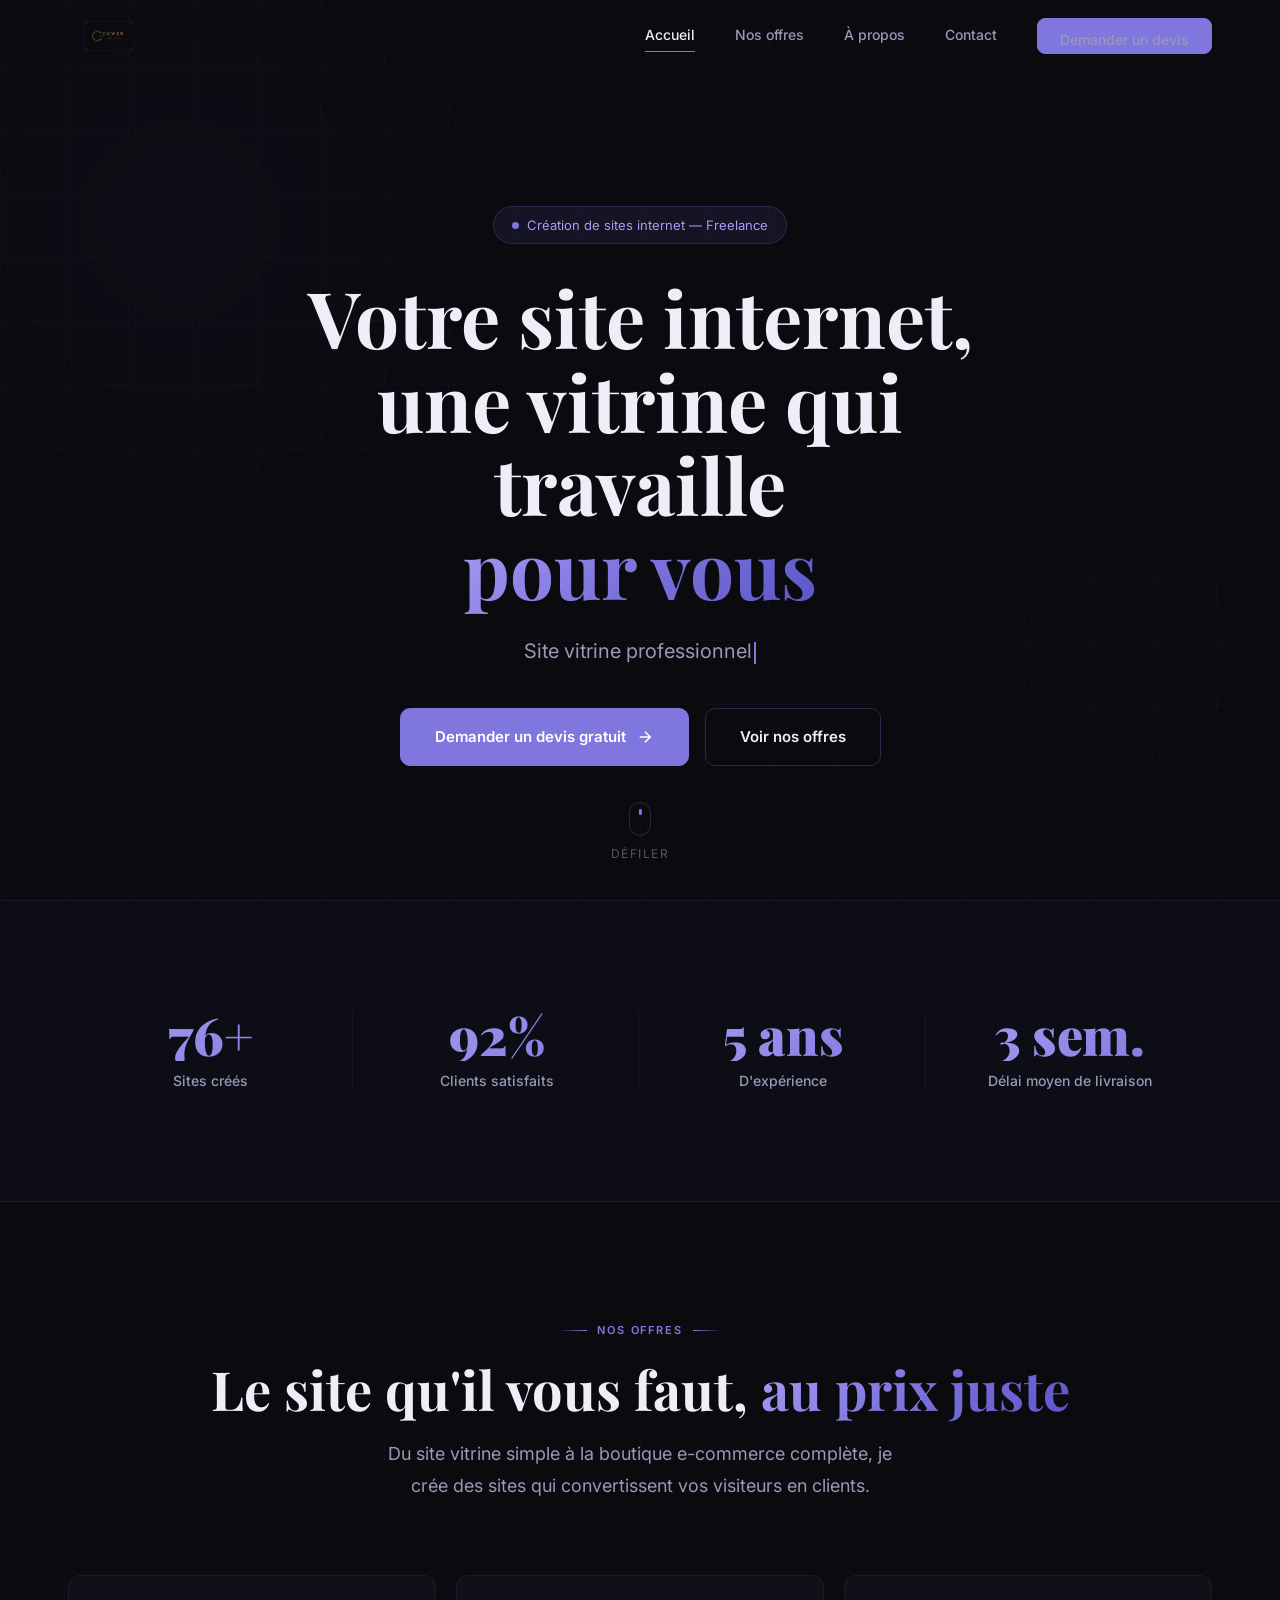
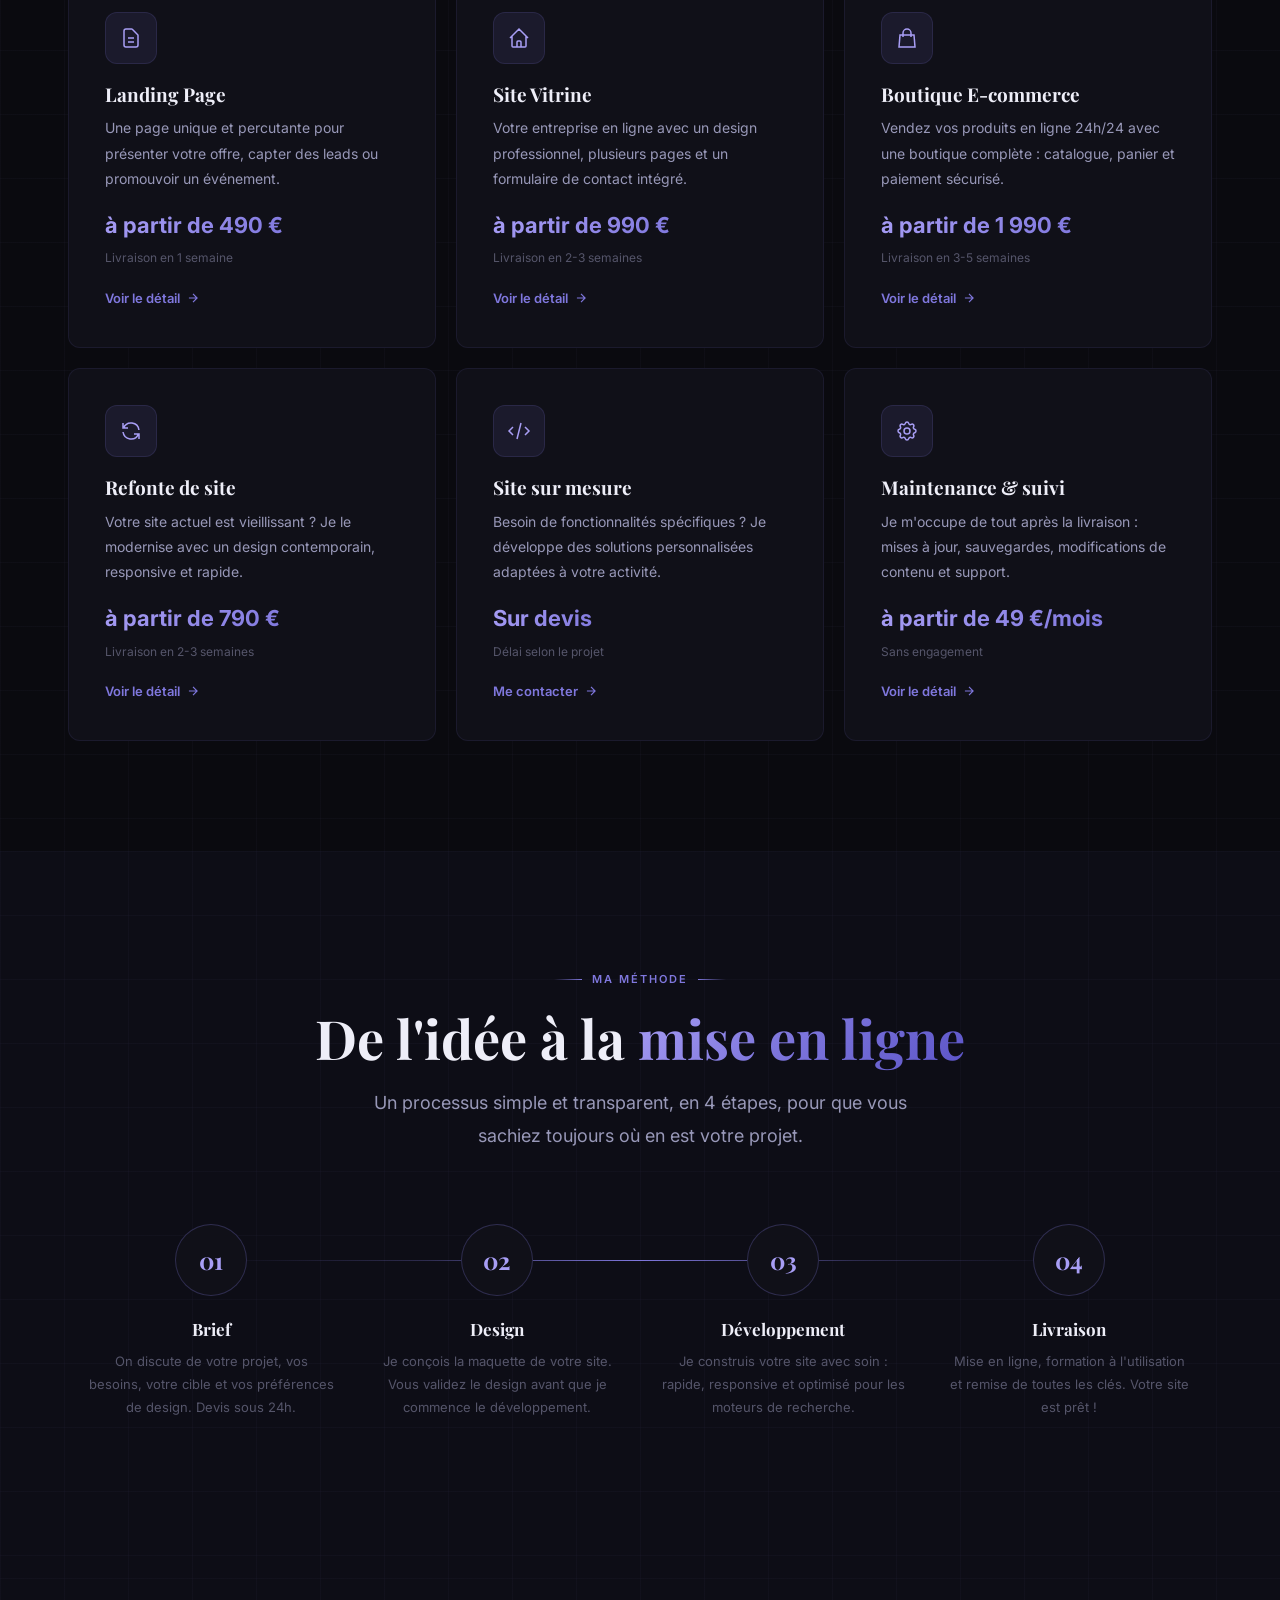
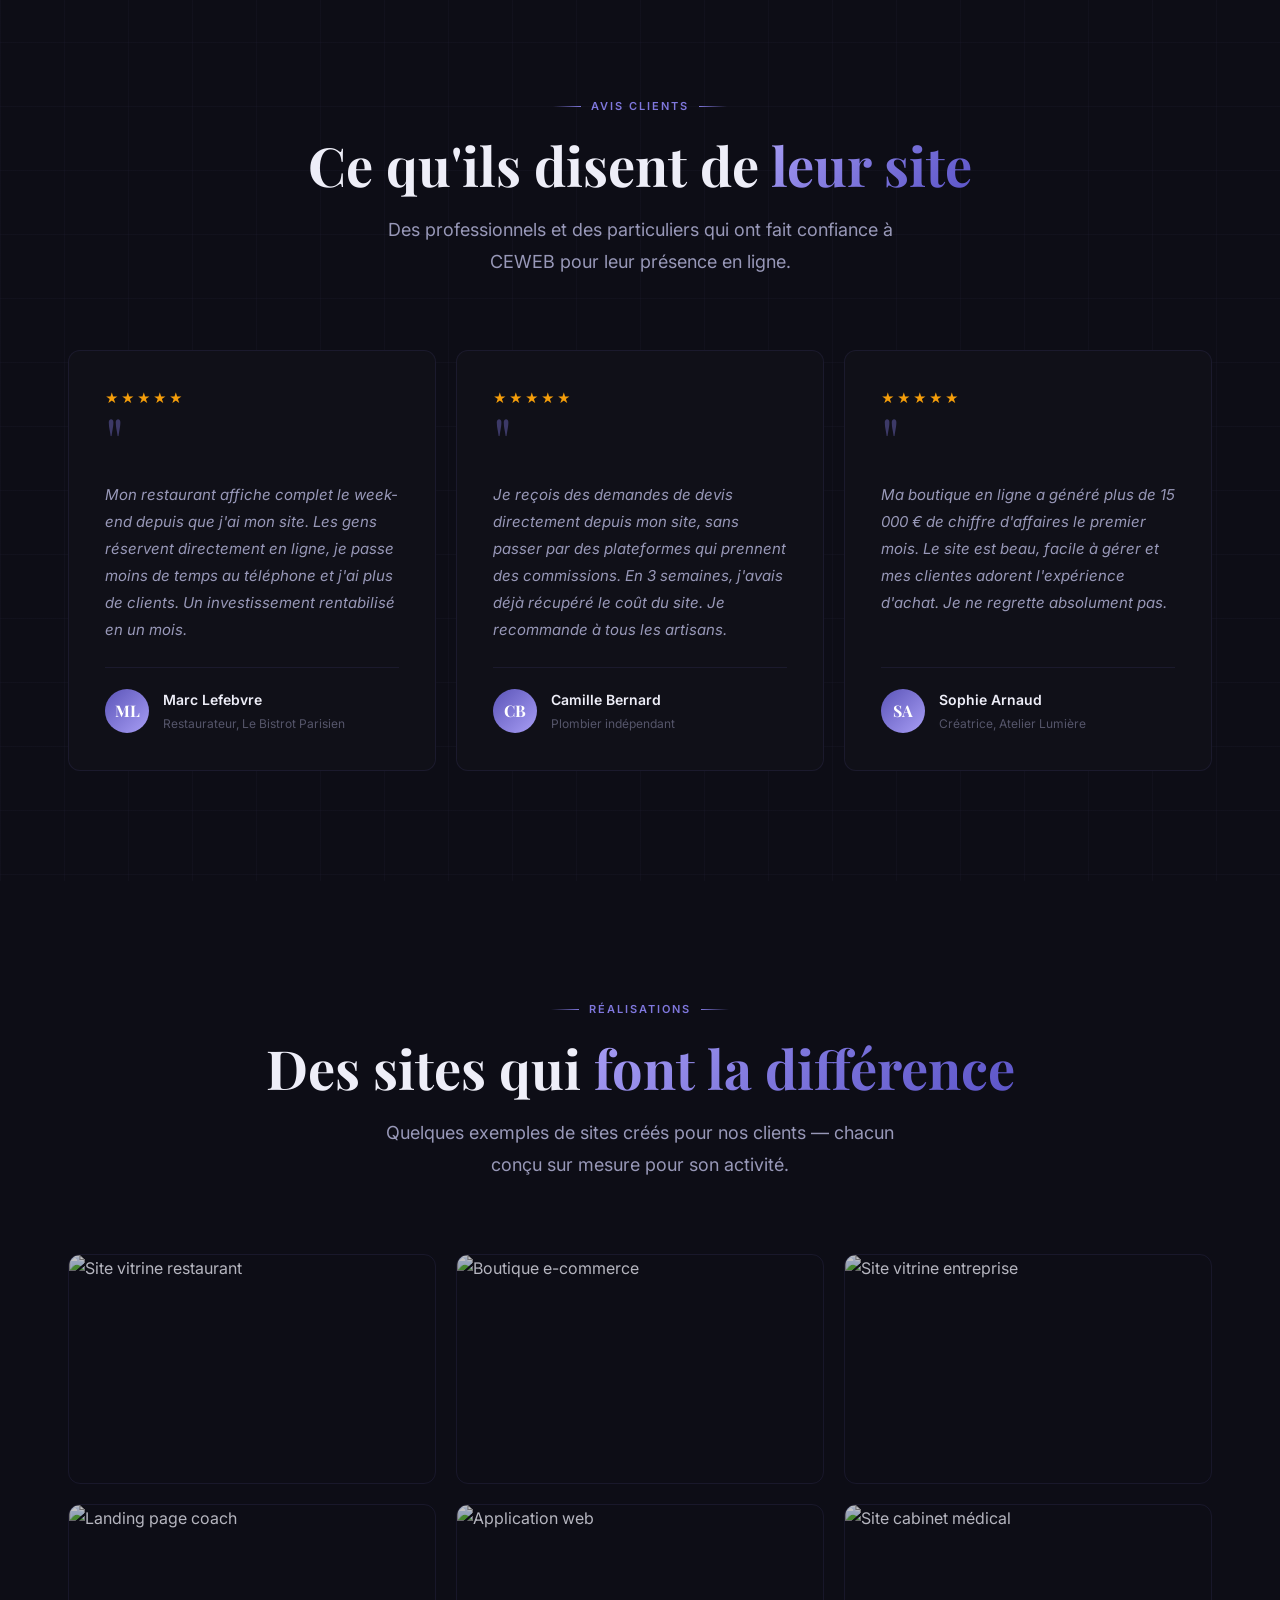
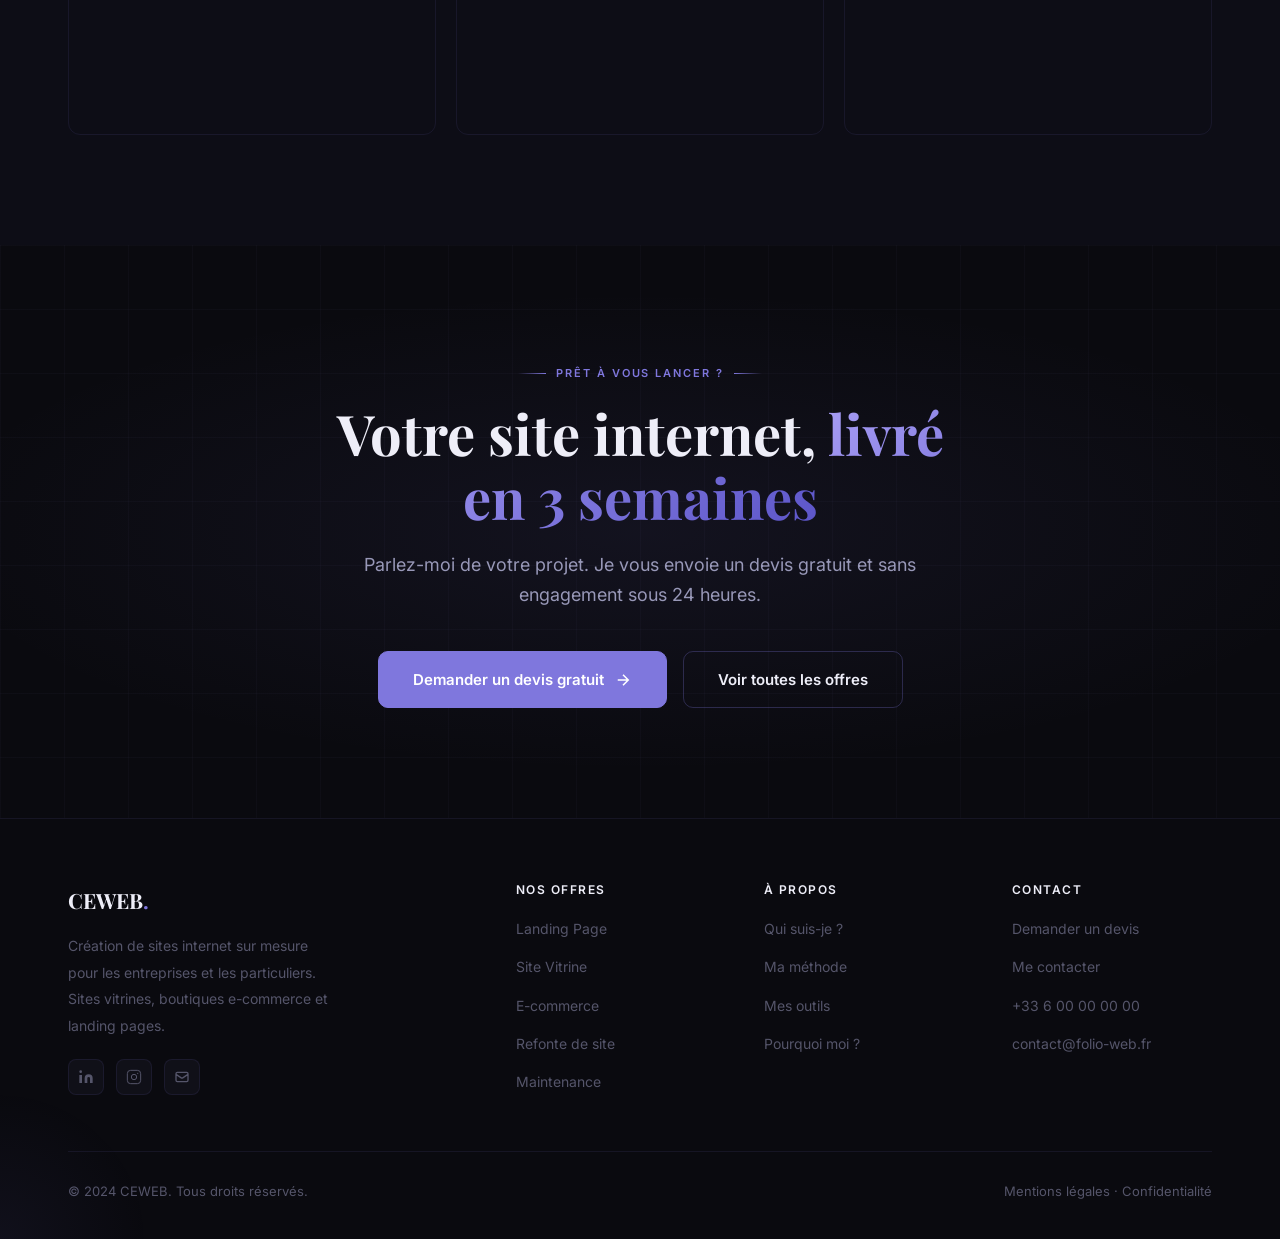
==== commit 6c6a4dee: "Add files via upload" ====
--- a/index.html
+++ b/index.html
@@ -282,7 +282,7 @@
 <!-- ── NAVIGATION ── -->
 <nav id="main-nav">
   <div class="nav-inner">
-    <a href="index.html" class="nav-logo">CEWEB<span>.</span></a>
+    <a href="index.html" class="nav-logo"><img src="logo_ceweb_luxe.svg" alt="CEWEB" class="nav-logo-img"></a>
     <div class="nav-links">
       <a href="index.html">Accueil</a>
       <a href="services.html">Nos offres</a>
--- a/style.css
+++ b/style.css
@@ -142,6 +142,7 @@
   letter-spacing: -0.5px;
 }
 .nav-logo span { color: var(--accent); }
+.nav-logo-img { height: 36px; width: auto; display: block; }
 
 .nav-links {
   display: flex;
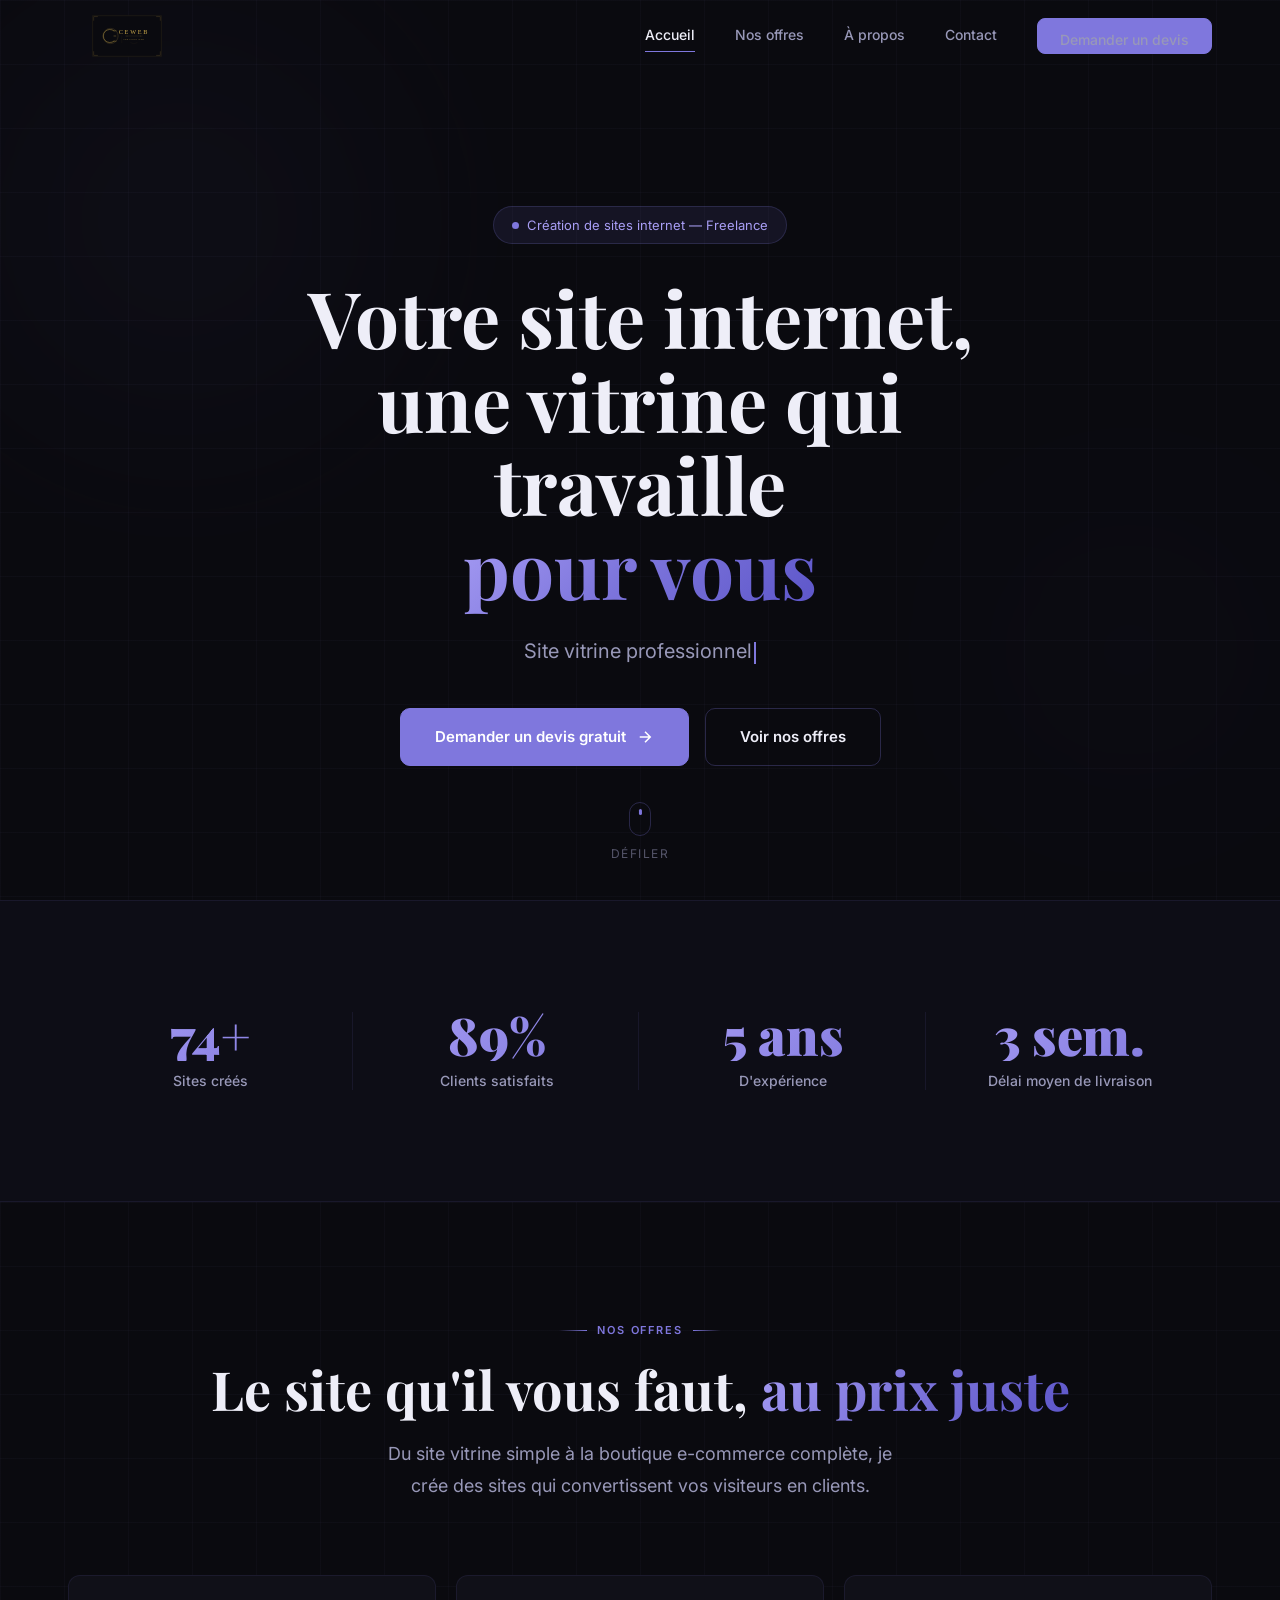
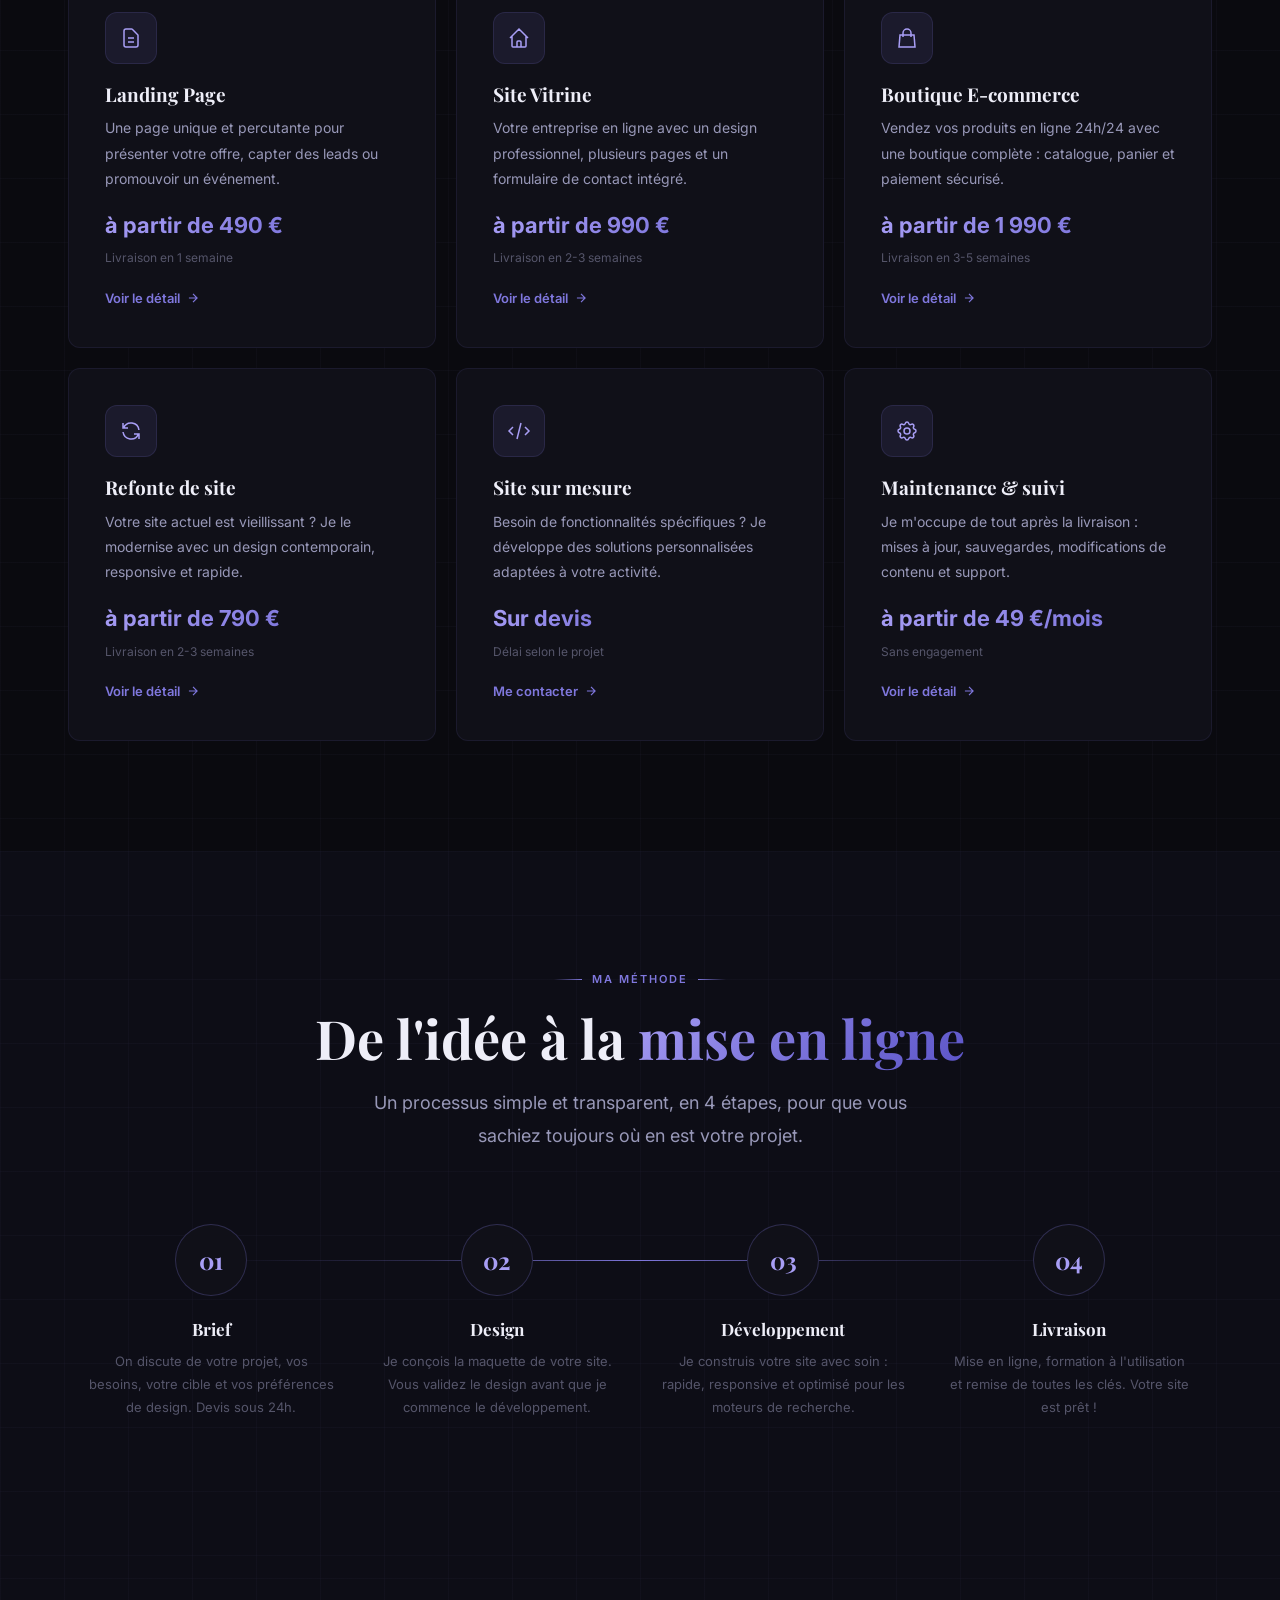
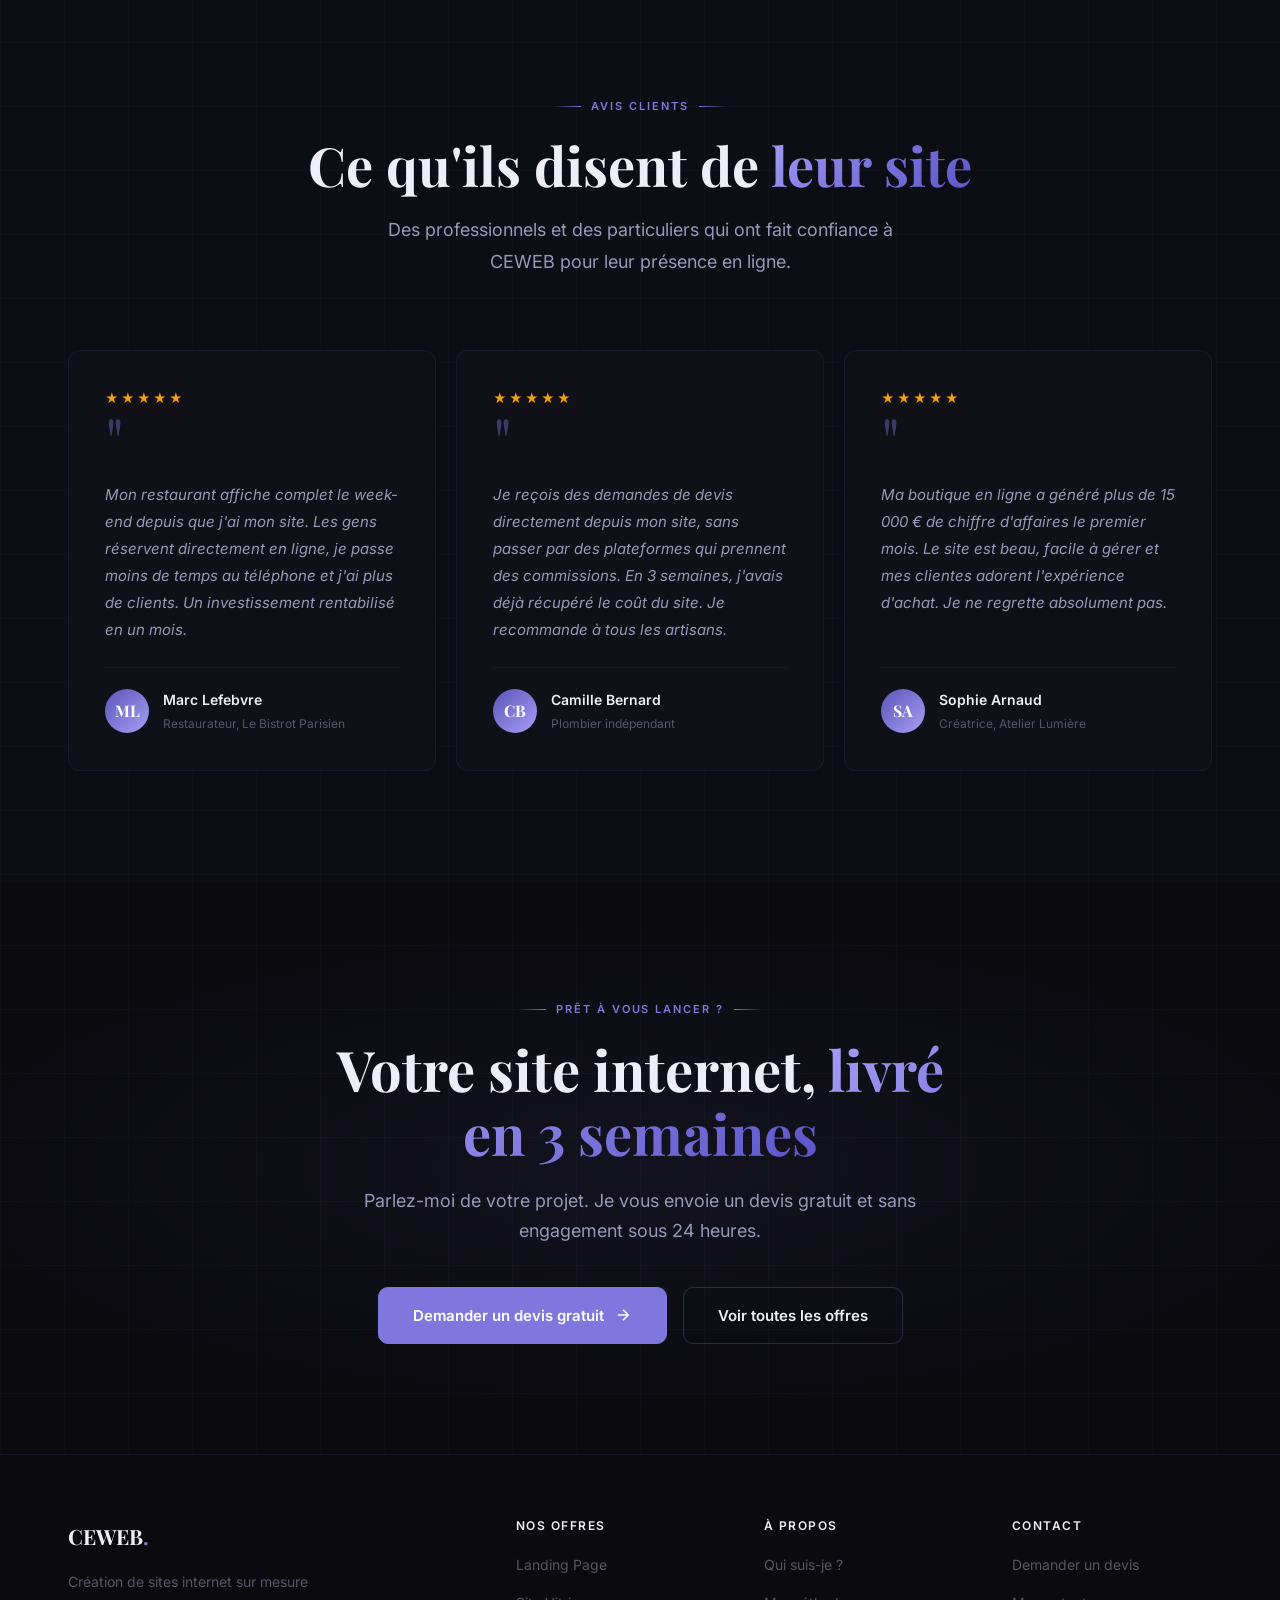
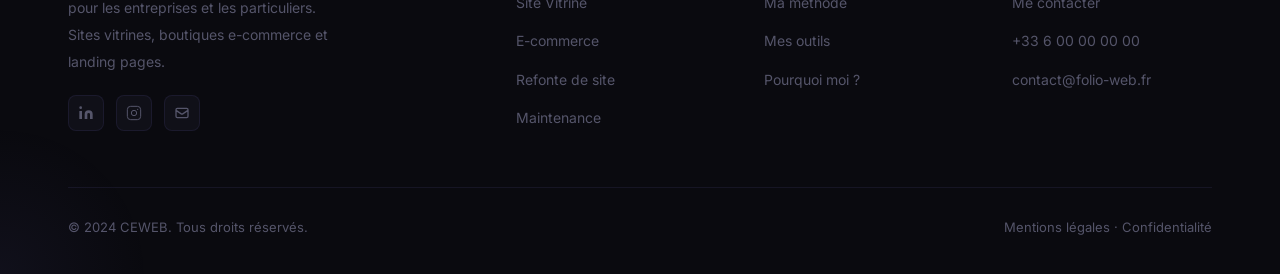
==== commit 4e90eec6: "Add files via upload" ====
--- a/index.html
+++ b/index.html
@@ -527,61 +527,6 @@
         </div>
       </div>
 
-    </div>
-  </div>
-</section>
-
-<!-- ── PORTFOLIO ── -->
-<section class="section" id="portfolio" style="background:var(--bg-2);">
-  <div class="container">
-    <div class="section-header">
-      <div class="section-tag reveal">Réalisations</div>
-      <h2 class="reveal delay-1">Des sites qui <span class="gradient-text">font la différence</span></h2>
-      <p class="reveal delay-2">Quelques exemples de sites créés pour nos clients — chacun conçu sur mesure pour son activité.</p>
-    </div>
-    <div class="portfolio-grid">
-      <div class="portfolio-item reveal">
-        <img src="https://images.unsplash.com/photo-1559136555-9303baea8ebd?w=800&auto=format&fit=crop&q=75" alt="Site vitrine restaurant" loading="lazy">
-        <div class="portfolio-overlay">
-          <h4>Le Bistrot Parisien</h4>
-          <span>Site vitrine — Restaurant</span>
-        </div>
-      </div>
-      <div class="portfolio-item reveal delay-1">
-        <img src="https://images.unsplash.com/photo-1607082348824-0a96f2a4b9da?w=800&auto=format&fit=crop&q=75" alt="Boutique e-commerce" loading="lazy">
-        <div class="portfolio-overlay">
-          <h4>Atelier Lumière</h4>
-          <span>Boutique e-commerce — Artisanat</span>
-        </div>
-      </div>
-      <div class="portfolio-item reveal delay-2">
-        <img src="https://images.unsplash.com/photo-1460925895917-afdab827c52f?w=800&auto=format&fit=crop&q=75" alt="Site vitrine entreprise" loading="lazy">
-        <div class="portfolio-overlay">
-          <h4>CB Plomberie</h4>
-          <span>Site vitrine — Artisan</span>
-        </div>
-      </div>
-      <div class="portfolio-item reveal">
-        <img src="https://images.unsplash.com/photo-1498050108023-c5249f4df085?w=800&auto=format&fit=crop&q=75" alt="Landing page coach" loading="lazy">
-        <div class="portfolio-overlay">
-          <h4>Sophie Martin Coach</h4>
-          <span>Landing page — Coaching</span>
-        </div>
-      </div>
-      <div class="portfolio-item reveal delay-1">
-        <img src="https://images.unsplash.com/photo-1517694712202-14dd9538aa97?w=800&auto=format&fit=crop&q=75" alt="Application web" loading="lazy">
-        <div class="portfolio-overlay">
-          <h4>TechStart SAS</h4>
-          <span>Site sur mesure — Startup</span>
-        </div>
-      </div>
-      <div class="portfolio-item reveal delay-2">
-        <img src="https://images.unsplash.com/photo-1512486130939-2c4f79935e4f?w=800&auto=format&fit=crop&q=75" alt="Site cabinet médical" loading="lazy">
-        <div class="portfolio-overlay">
-          <h4>Cabinet Dr. Moreau</h4>
-          <span>Site vitrine — Santé</span>
-        </div>
-      </div>
     </div>
   </div>
 </section>
--- a/style.css
+++ b/style.css
@@ -142,7 +142,7 @@
   letter-spacing: -0.5px;
 }
 .nav-logo span { color: var(--accent); }
-.nav-logo-img { height: 36px; width: auto; display: block; }
+.nav-logo-img { height: 52px; width: auto; display: block; }
 
 .nav-links {
   display: flex;
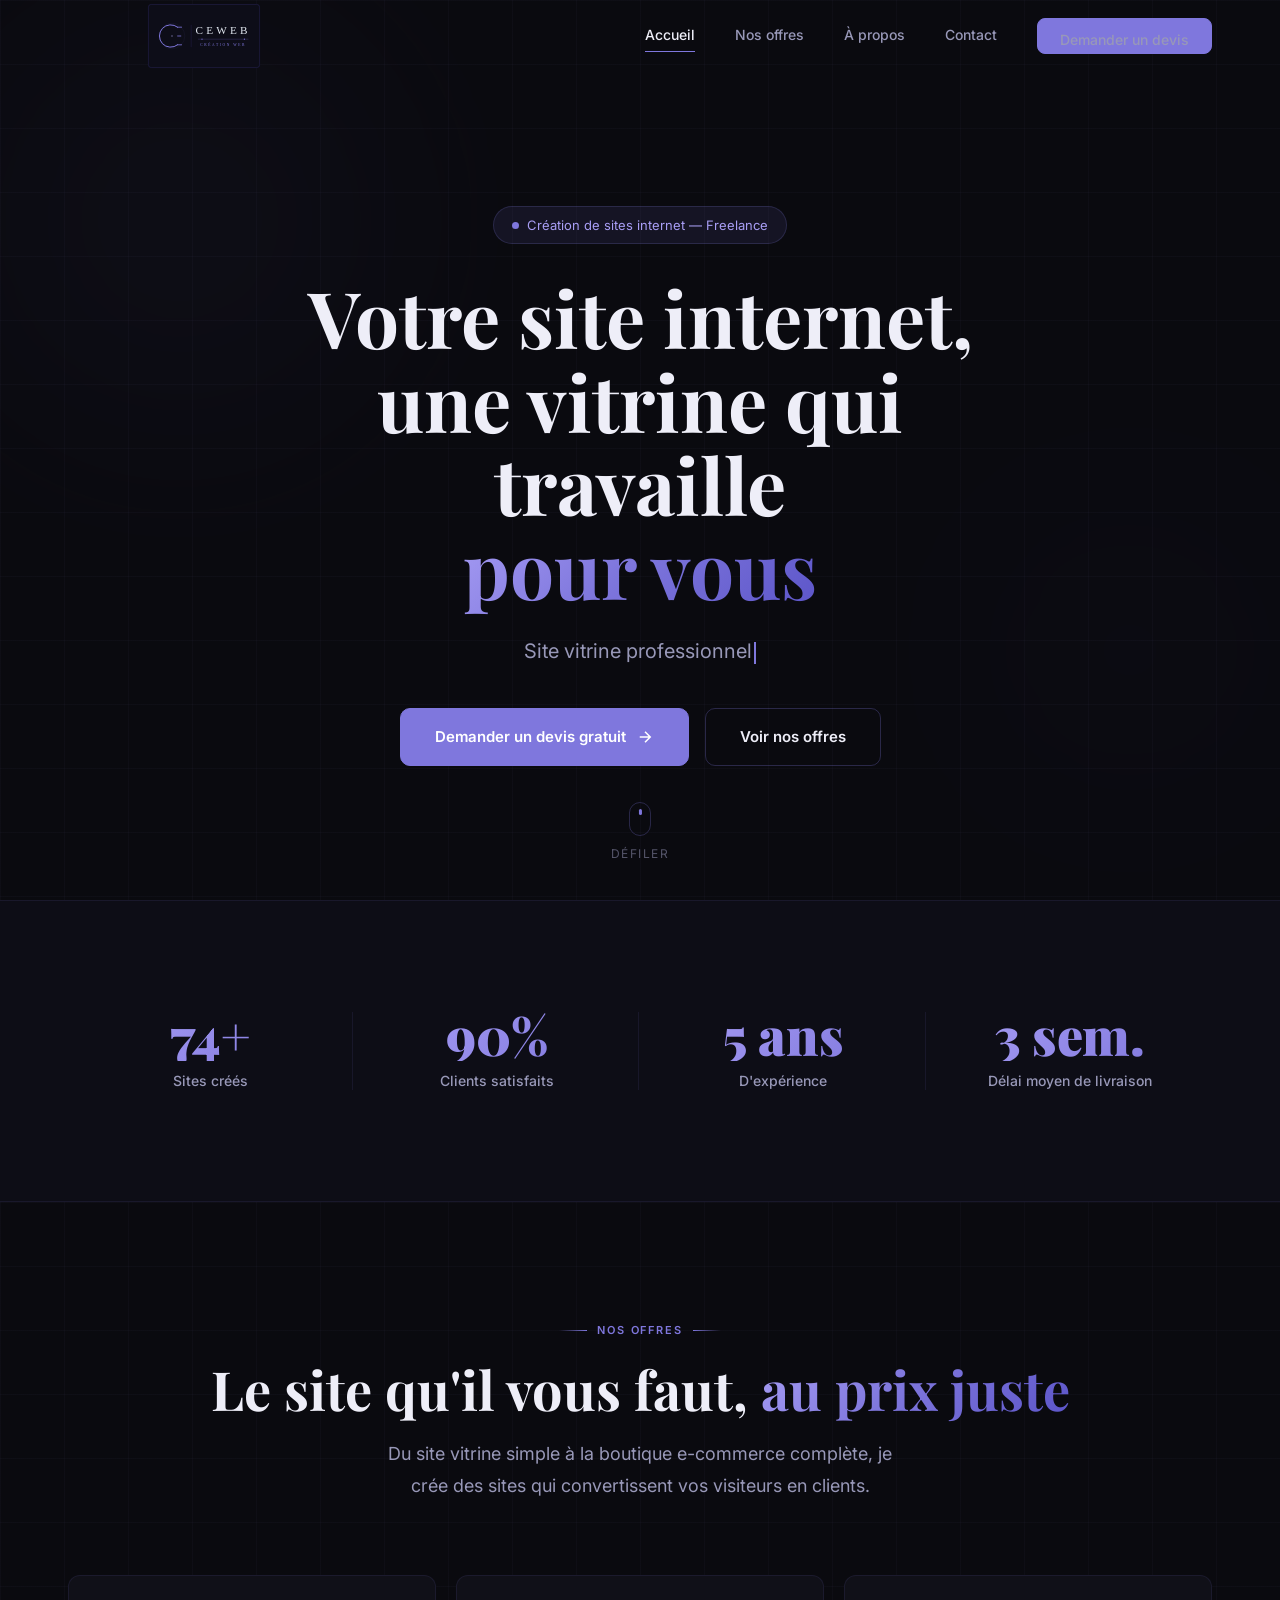
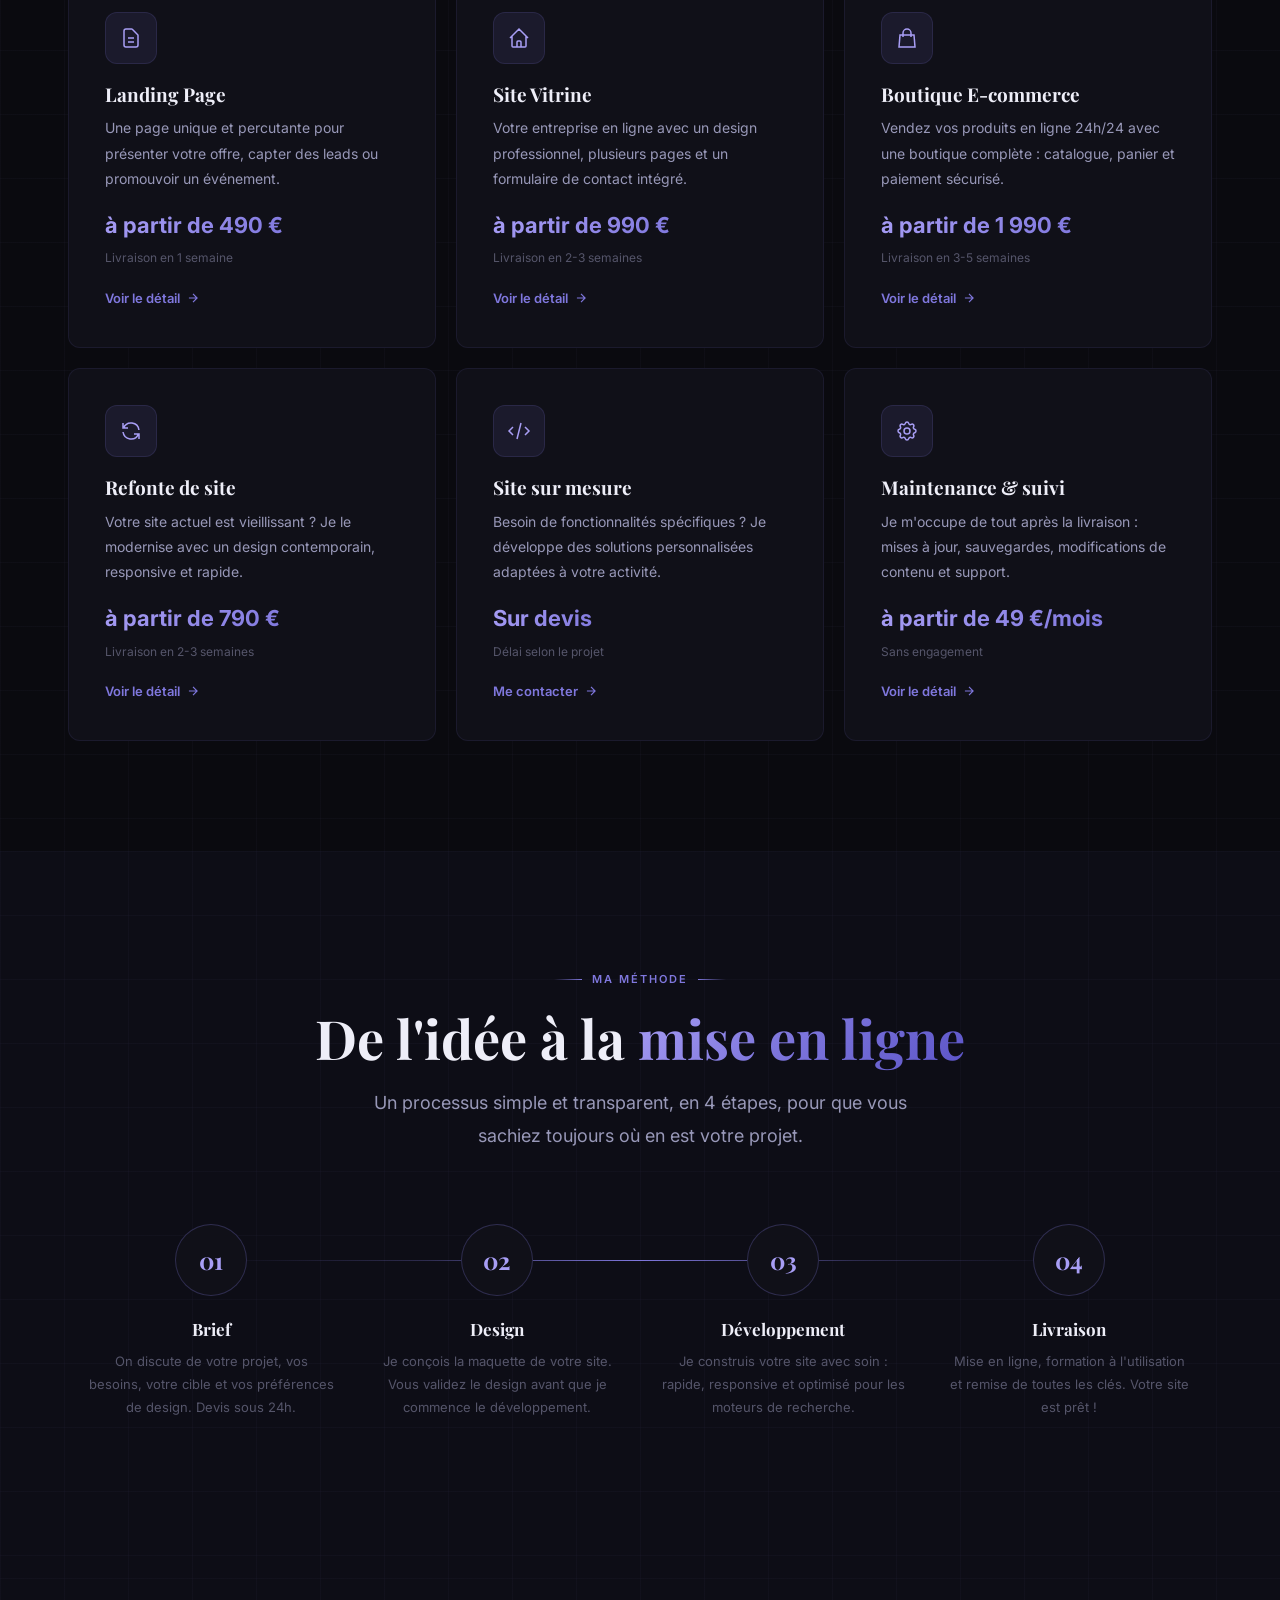
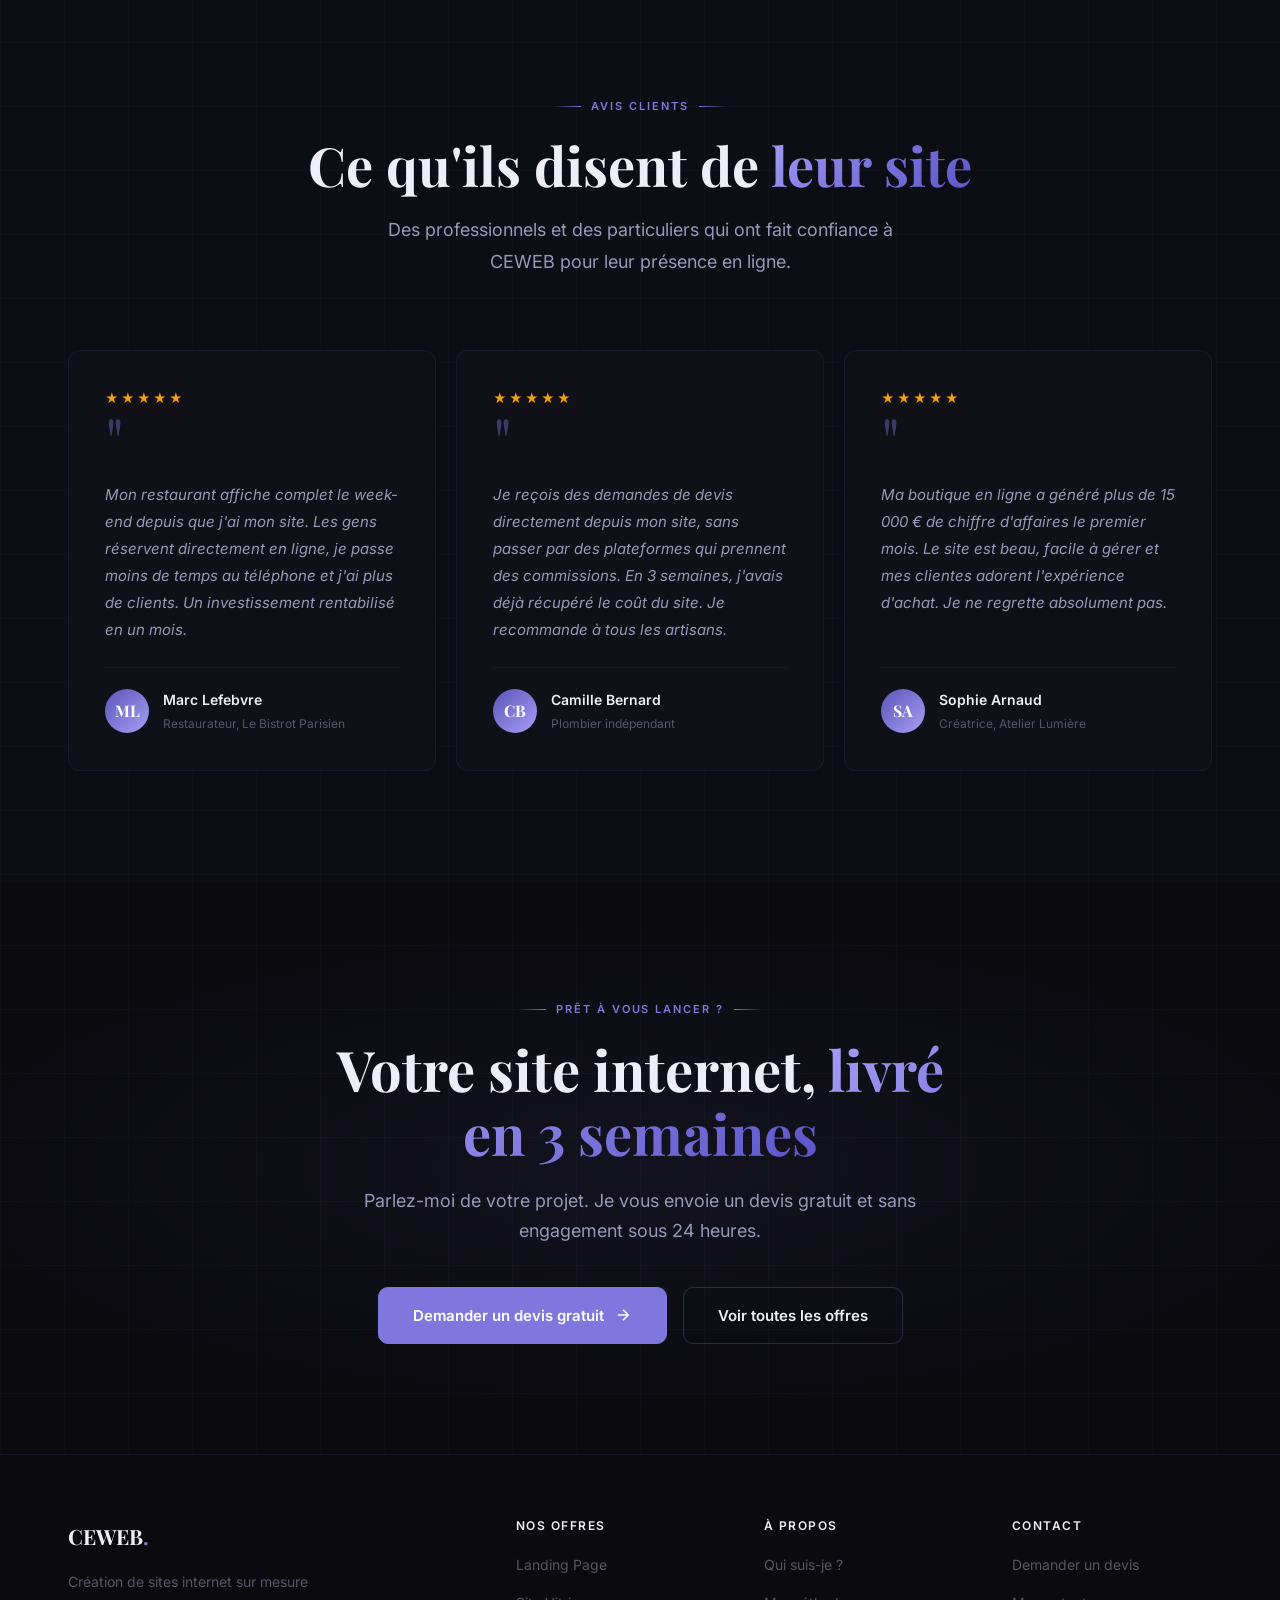
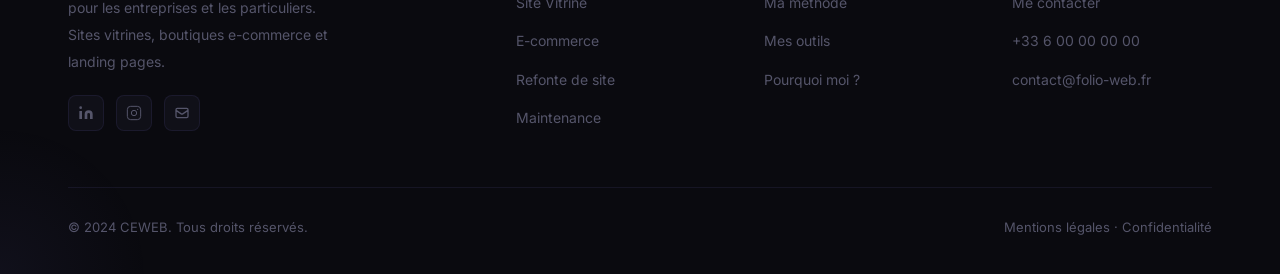
==== commit 39b8faef: "Add files via upload" ====
--- a/index.html
+++ b/index.html
@@ -282,7 +282,7 @@
 <!-- ── NAVIGATION ── -->
 <nav id="main-nav">
   <div class="nav-inner">
-    <a href="index.html" class="nav-logo"><img src="logo_ceweb_luxe.svg" alt="CEWEB" class="nav-logo-img"></a>
+    <a href="index.html" class="nav-logo"><img src="logo_ceweb_moderne.svg" alt="CEWEB" class="nav-logo-img"></a>
     <div class="nav-links">
       <a href="index.html">Accueil</a>
       <a href="services.html">Nos offres</a>
--- a/style.css
+++ b/style.css
@@ -142,7 +142,7 @@
   letter-spacing: -0.5px;
 }
 .nav-logo span { color: var(--accent); }
-.nav-logo-img { height: 52px; width: auto; display: block; }
+.nav-logo-img { height: 80px; width: auto; display: block; }
 
 .nav-links {
   display: flex;
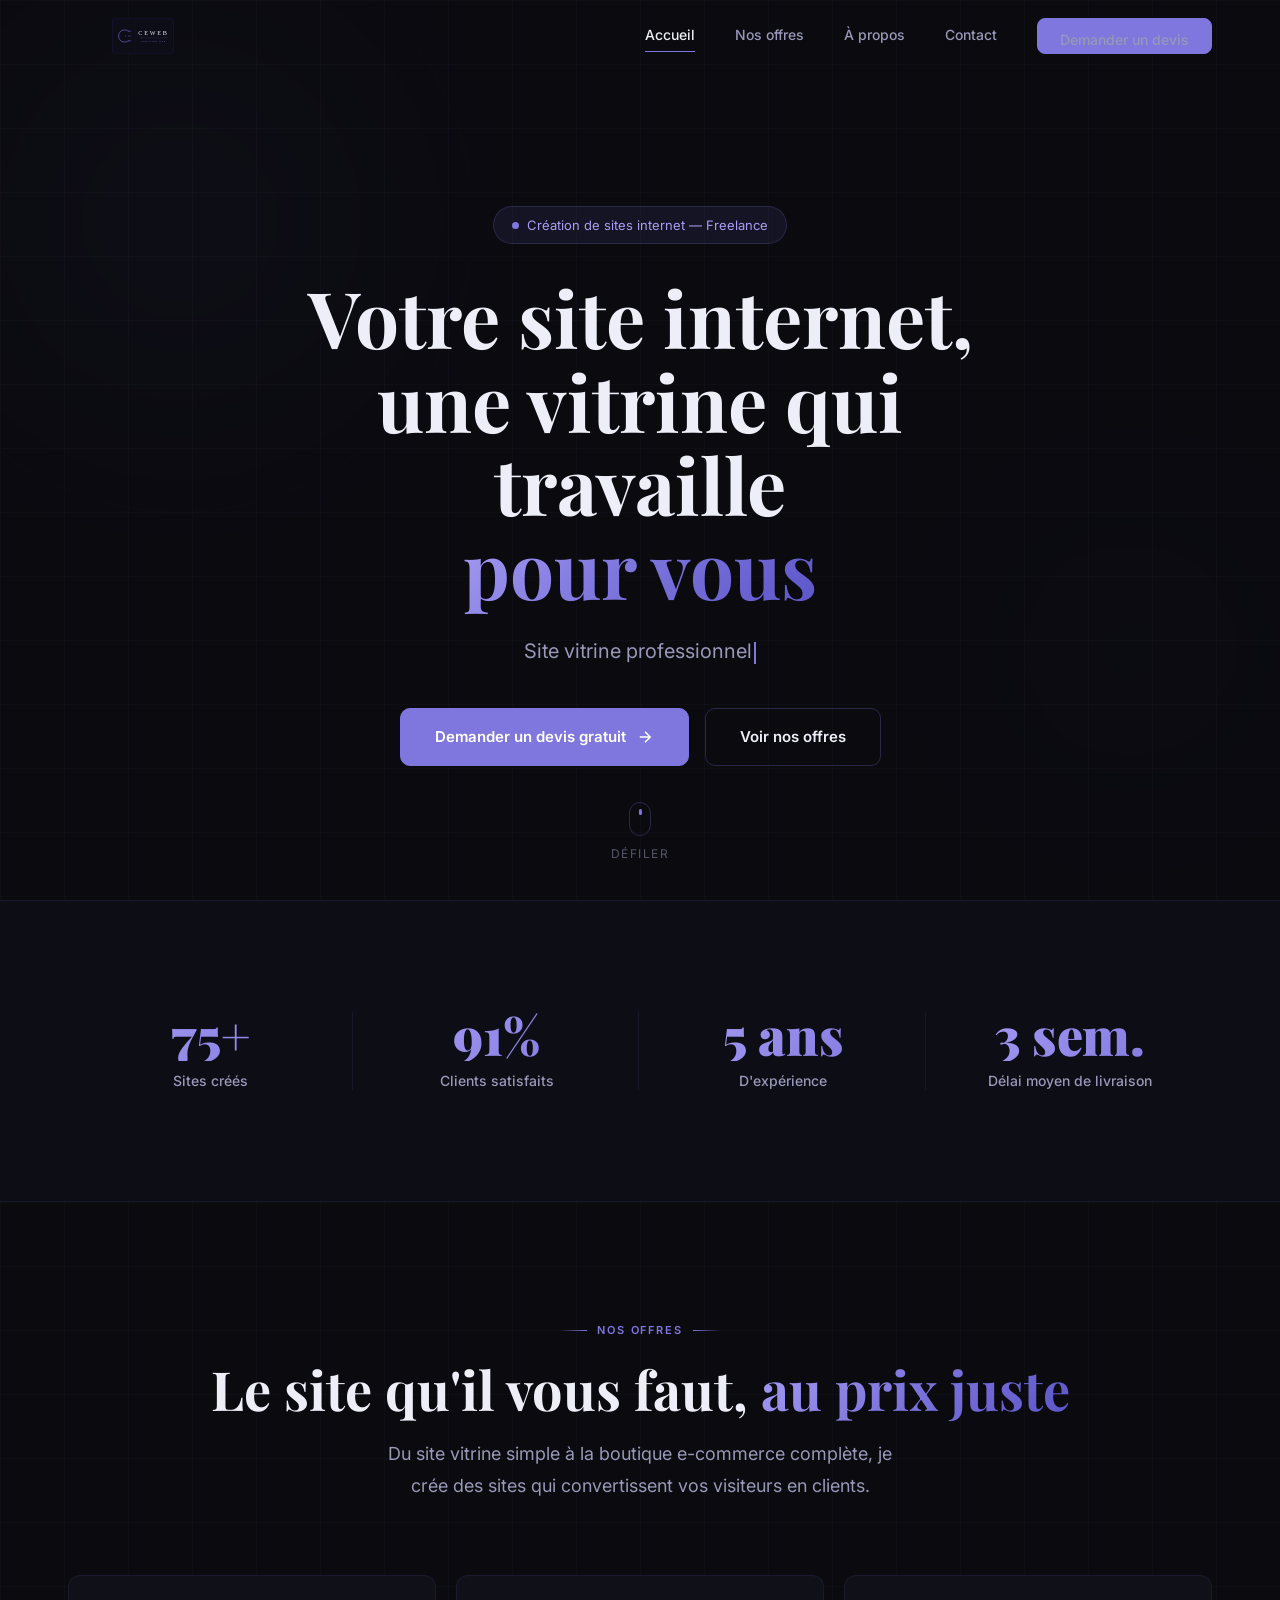
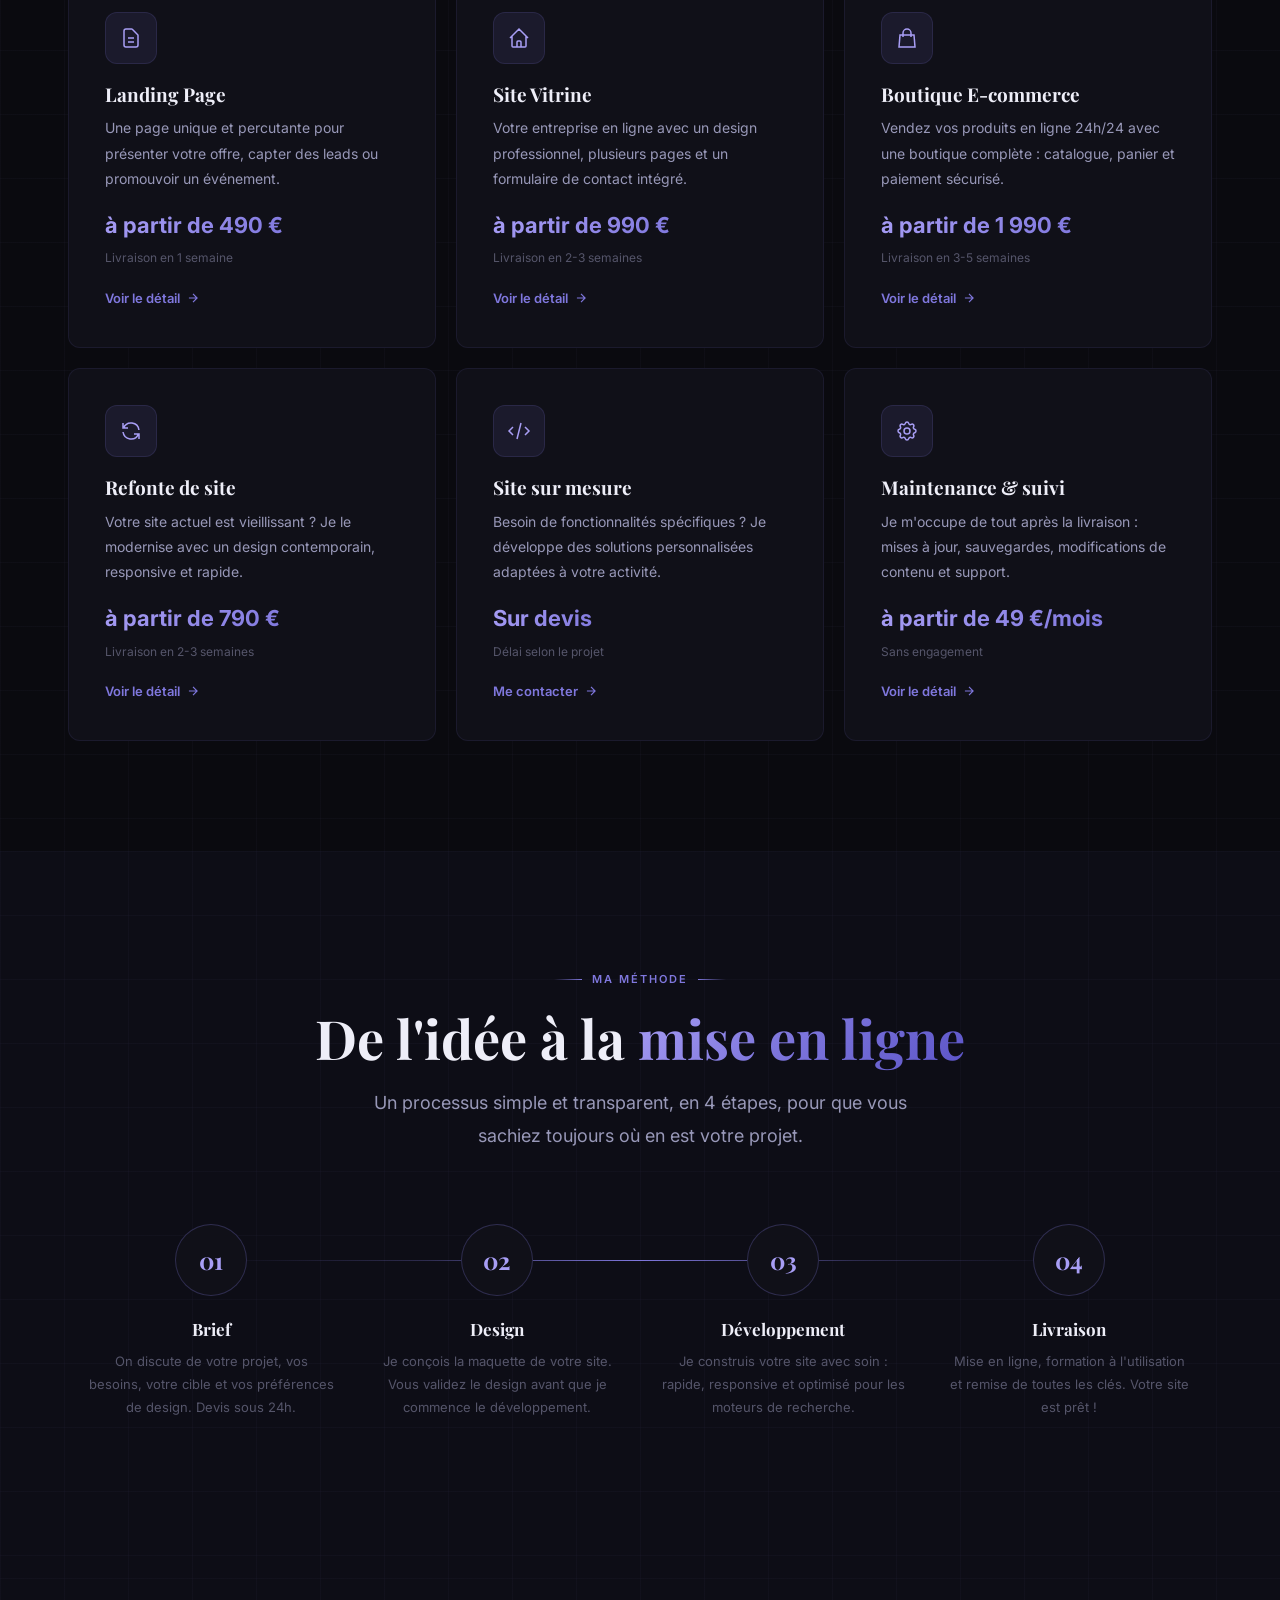
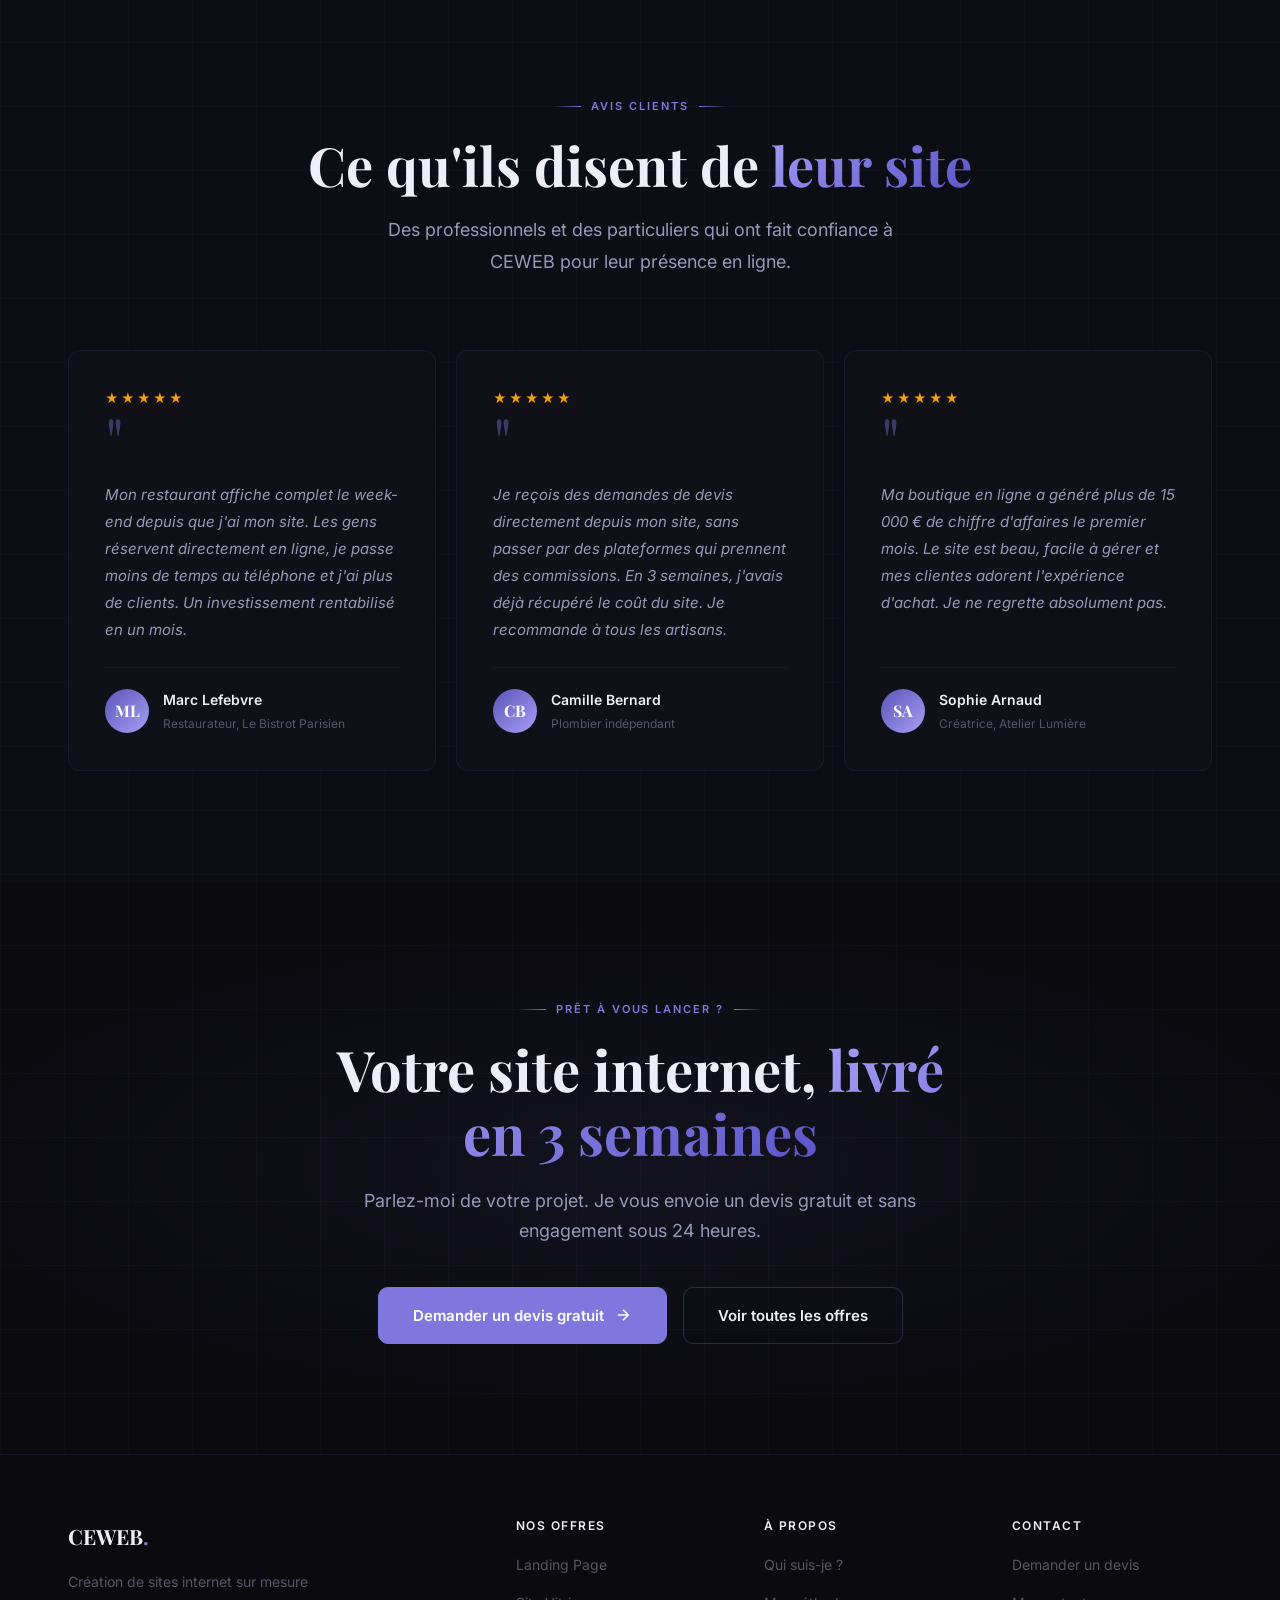
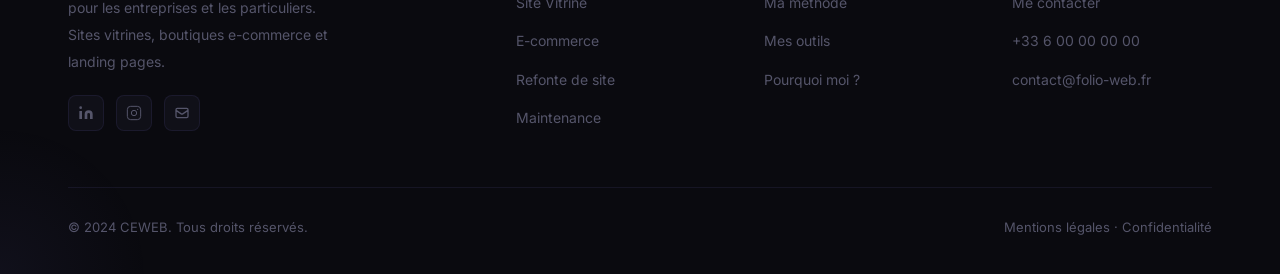
==== commit af47d51b: "Add files via upload" ====
--- a/index.html
+++ b/index.html
@@ -282,7 +282,7 @@
 <!-- ── NAVIGATION ── -->
 <nav id="main-nav">
   <div class="nav-inner">
-    <a href="index.html" class="nav-logo"><img src="logo_ceweb_moderne.svg" alt="CEWEB" class="nav-logo-img"></a>
+    <a href="index.html" class="nav-logo"><img src="logo_ceweb_moderne.svg" alt="CEWEB" class="nav-logo-img" width="150" height="45"></a>
     <div class="nav-links">
       <a href="index.html">Accueil</a>
       <a href="services.html">Nos offres</a>
--- a/style.css
+++ b/style.css
@@ -142,7 +142,7 @@
   letter-spacing: -0.5px;
 }
 .nav-logo span { color: var(--accent); }
-.nav-logo-img { height: 80px; width: auto; display: block; }
+.nav-logo-img { width: 150px; height: 45px; display: block; object-fit: contain; }
 
 .nav-links {
   display: flex;
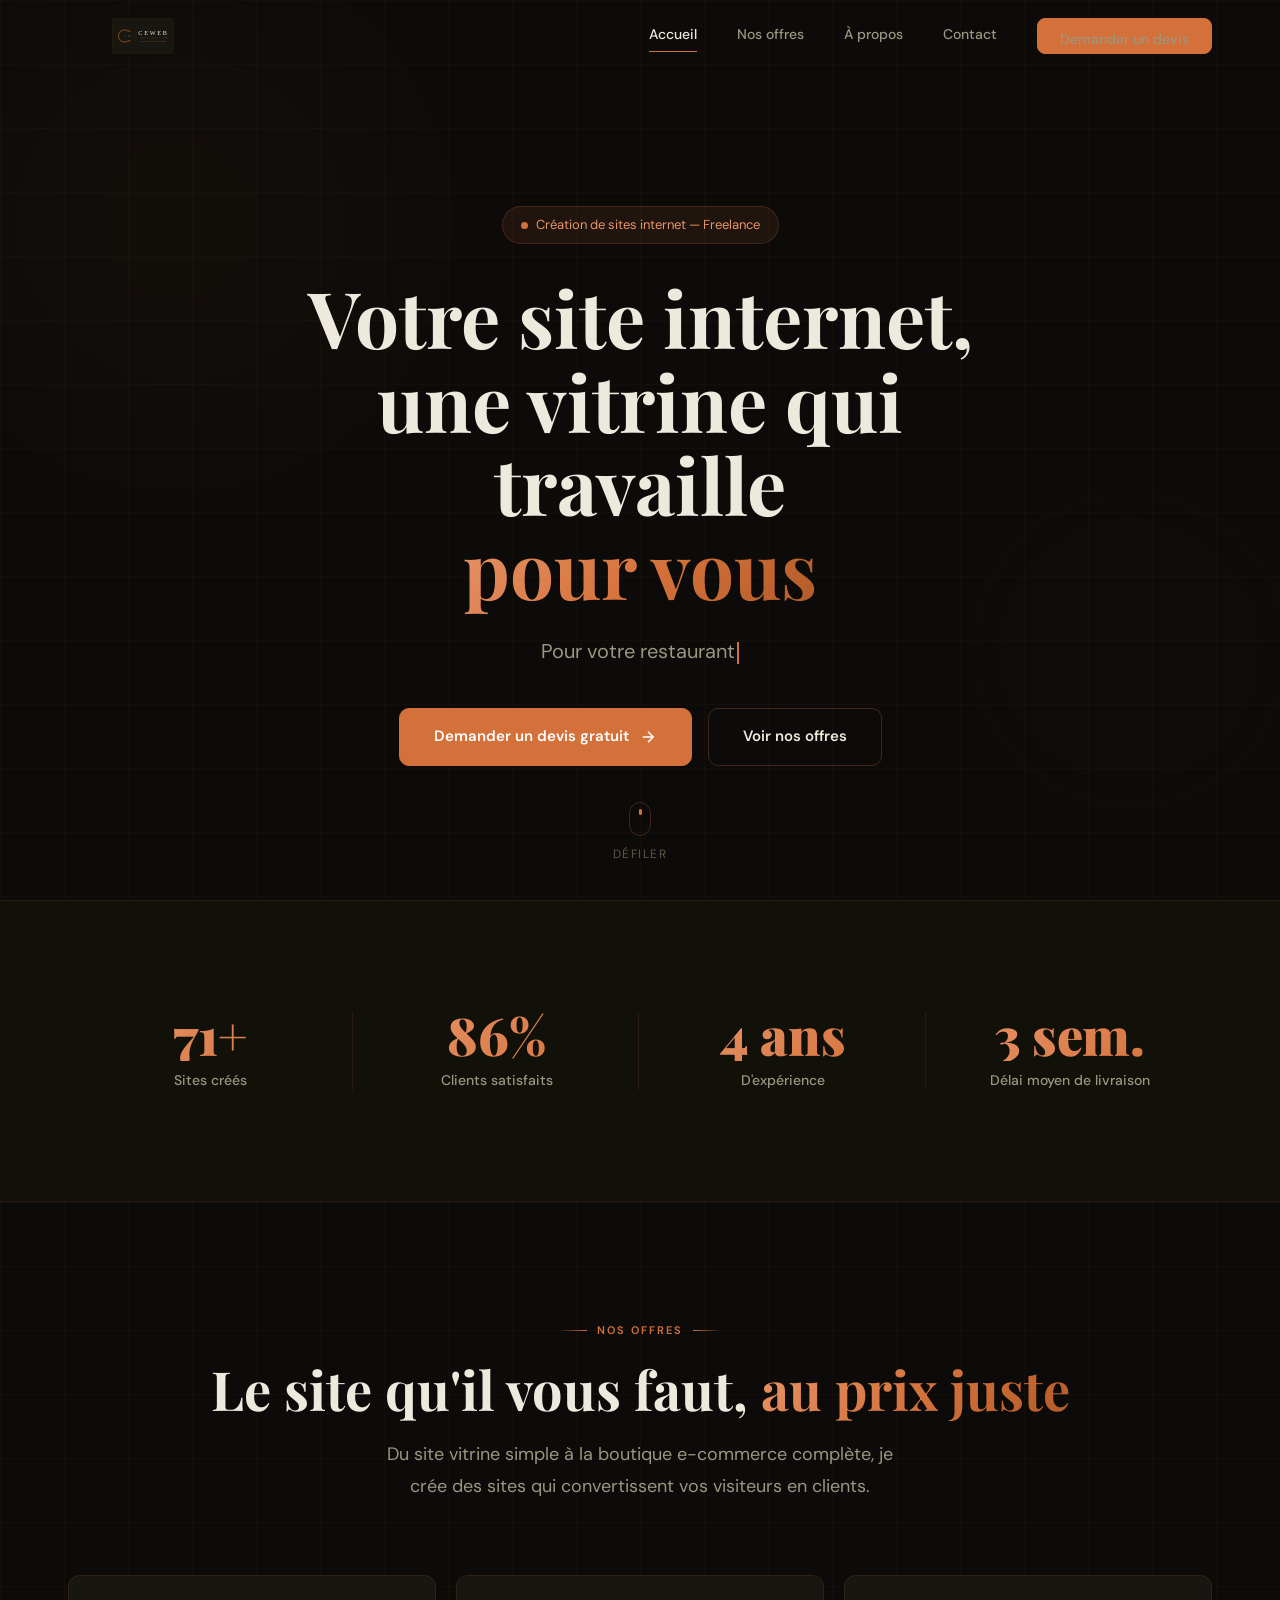
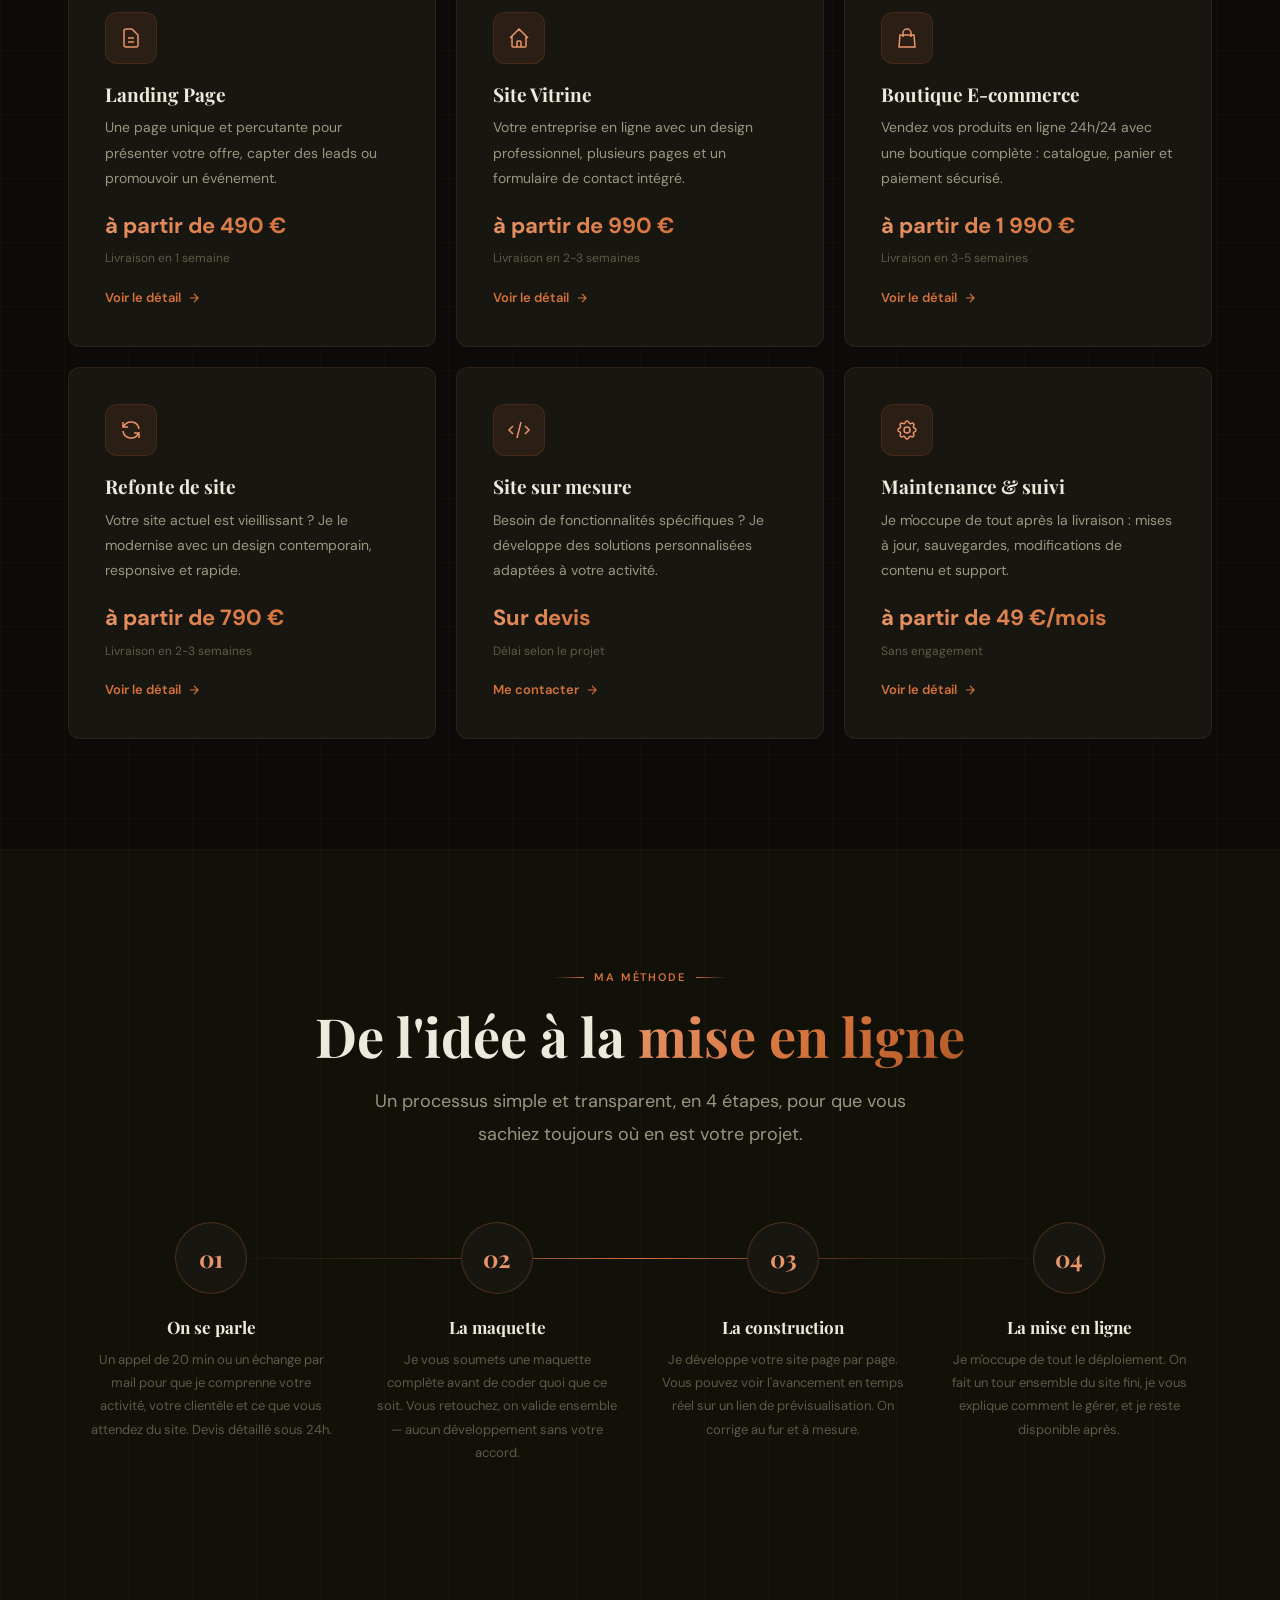
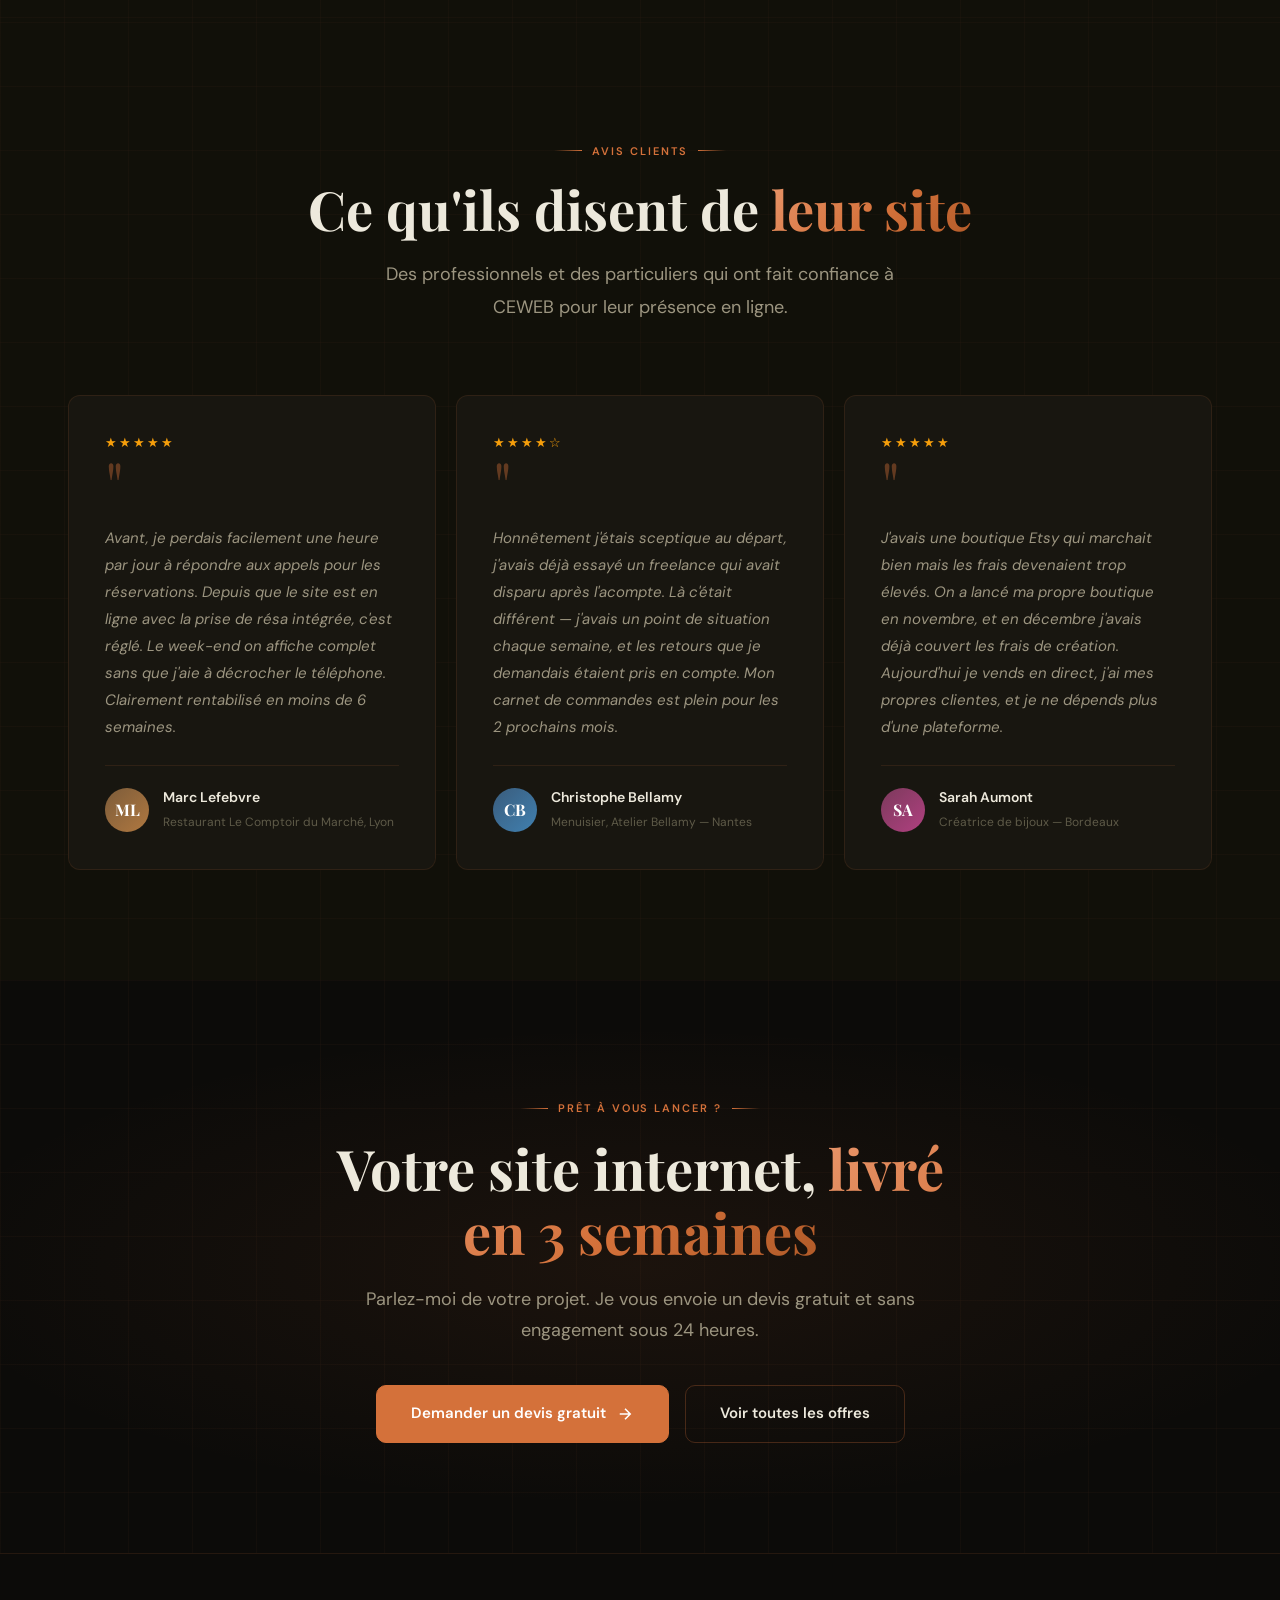
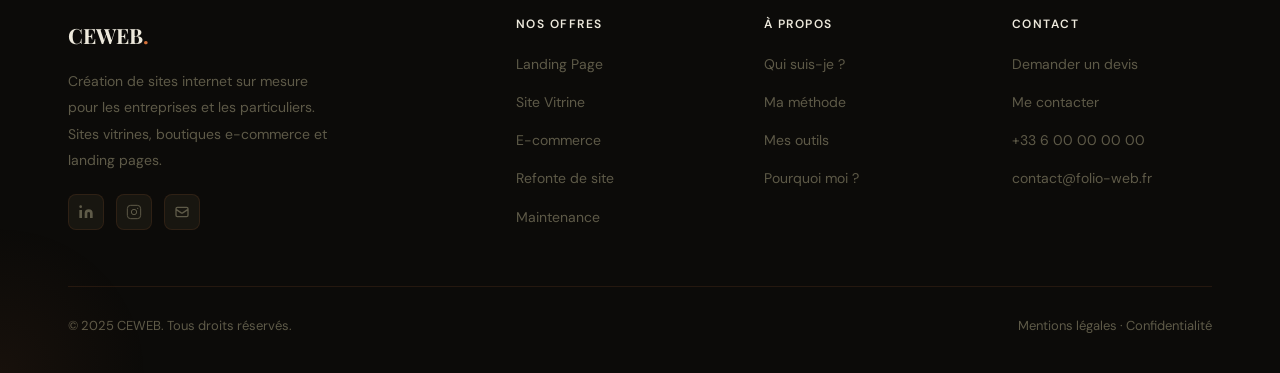
==== commit 9bbe74f0: "Add files via upload" ====
--- a/index.html
+++ b/index.html
@@ -51,12 +51,12 @@
     }
     .hero-blob-1 {
       width: 600px; height: 600px;
-      background: radial-gradient(circle, rgba(127,119,221,0.18) 0%, transparent 70%);
+      background: radial-gradient(circle, rgba(212,113,58,0.18) 0%, transparent 70%);
       top: -80px; left: -120px;
     }
     .hero-blob-2 {
       width: 500px; height: 500px;
-      background: radial-gradient(circle, rgba(91,84,184,0.12) 0%, transparent 70%);
+      background: radial-gradient(circle, rgba(176,90,40,0.12) 0%, transparent 70%);
       bottom: 0; right: -100px;
     }
 
@@ -80,8 +80,8 @@
     .hero-badge {
       display: inline-flex; align-items: center; gap: 8px;
       padding: 7px 18px;
-      background: rgba(127,119,221,0.1);
-      border: 1px solid rgba(127,119,221,0.2);
+      background: rgba(212,113,58,0.1);
+      border: 1px solid rgba(212,113,58,0.2);
       border-radius: 100px; font-size: 13px;
       color: var(--accent-l); margin-bottom: 32px;
       animation: fadeInDown 0.8s var(--ease) both;
@@ -167,19 +167,19 @@
     .offre-card { position: relative; overflow: hidden; }
     .offre-card::before {
       content: ''; position: absolute; inset: 0;
-      background: linear-gradient(135deg, rgba(127,119,221,0.06) 0%, transparent 60%);
+      background: linear-gradient(135deg, rgba(212,113,58,0.06) 0%, transparent 60%);
       opacity: 0; transition: opacity var(--t) var(--ease);
     }
     .offre-card:hover::before { opacity: 1; }
     .offre-icon {
       width: 52px; height: 52px;
       display: flex; align-items: center; justify-content: center;
-      background: rgba(127,119,221,0.1); border: 1px solid rgba(127,119,221,0.15);
+      background: rgba(212,113,58,0.1); border: 1px solid rgba(212,113,58,0.15);
       border-radius: 12px; margin-bottom: 20px; color: var(--accent-l);
       transition: background var(--t), border-color var(--t), transform var(--t);
     }
     .offre-card:hover .offre-icon {
-      background: rgba(127,119,221,0.18); border-color: var(--accent); transform: scale(1.08);
+      background: rgba(212,113,58,0.18); border-color: var(--accent); transform: scale(1.08);
     }
     .offre-icon svg { width: 24px; height: 24px; }
     .offre-card h3 { font-size: 19px; margin-bottom: 10px; font-family: var(--font-title); }
@@ -247,7 +247,7 @@
     .cta-section { padding: 110px 0; position: relative; overflow: hidden; }
     .cta-bg {
       position: absolute; inset: 0;
-      background: radial-gradient(ellipse 80% 60% at 50% 50%, rgba(127,119,221,0.08) 0%, transparent 70%);
+      background: radial-gradient(ellipse 80% 60% at 50% 50%, rgba(212,113,58,0.08) 0%, transparent 70%);
     }
     .cta-inner {
       position: relative; z-index: 1; text-align: center;
@@ -322,7 +322,7 @@
       <span class="gradient-text">pour vous</span>
     </h1>
     <p class="subtitle">
-      <span data-typing="Site vitrine professionnel|Boutique e-commerce|Landing page percutante|Site sur mesure"></span><span class="cursor"></span>
+      <span data-typing="Pour votre restaurant|Pour votre boutique|Pour votre cabinet|Pour votre activité"></span><span class="cursor"></span>
     </p>
     <div class="hero-ctas">
       <a href="contact.html" class="btn btn-primary">
@@ -455,23 +455,23 @@
     <div class="process-grid">
       <div class="process-step reveal">
         <div class="process-num">01</div>
-        <h3>Brief</h3>
-        <p>On discute de votre projet, vos besoins, votre cible et vos préférences de design. Devis sous 24h.</p>
+        <h3>On se parle</h3>
+        <p>Un appel de 20 min ou un échange par mail pour que je comprenne votre activité, votre clientèle et ce que vous attendez du site. Devis détaillé sous 24h.</p>
       </div>
       <div class="process-step reveal delay-1">
         <div class="process-num">02</div>
-        <h3>Design</h3>
-        <p>Je conçois la maquette de votre site. Vous validez le design avant que je commence le développement.</p>
+        <h3>La maquette</h3>
+        <p>Je vous soumets une maquette complète avant de coder quoi que ce soit. Vous retouchez, on valide ensemble — aucun développement sans votre accord.</p>
       </div>
       <div class="process-step reveal delay-2">
         <div class="process-num">03</div>
-        <h3>Développement</h3>
-        <p>Je construis votre site avec soin : rapide, responsive et optimisé pour les moteurs de recherche.</p>
+        <h3>La construction</h3>
+        <p>Je développe votre site page par page. Vous pouvez voir l'avancement en temps réel sur un lien de prévisualisation. On corrige au fur et à mesure.</p>
       </div>
       <div class="process-step reveal delay-3">
         <div class="process-num">04</div>
-        <h3>Livraison</h3>
-        <p>Mise en ligne, formation à l'utilisation et remise de toutes les clés. Votre site est prêt !</p>
+        <h3>La mise en ligne</h3>
+        <p>Je m'occupe de tout le déploiement. On fait un tour ensemble du site fini, je vous explique comment le gérer, et je reste disponible après.</p>
       </div>
     </div>
   </div>
@@ -491,25 +491,25 @@
       <div class="card testimonial-card reveal">
         <div class="stars">★★★★★</div>
         <div class="quote-mark">"</div>
-        <p>Mon restaurant affiche complet le week-end depuis que j'ai mon site. Les gens réservent directement en ligne, je passe moins de temps au téléphone et j'ai plus de clients. Un investissement rentabilisé en un mois.</p>
+        <p>Avant, je perdais facilement une heure par jour à répondre aux appels pour les réservations. Depuis que le site est en ligne avec la prise de résa intégrée, c'est réglé. Le week-end on affiche complet sans que j'aie à décrocher le téléphone. Clairement rentabilisé en moins de 6 semaines.</p>
         <div class="testimonial-author">
-          <div class="author-avatar">ML</div>
+          <div class="author-avatar" style="background:linear-gradient(135deg,#7c5c3a,#b07840)">ML</div>
           <div class="author-info">
             <div class="name">Marc Lefebvre</div>
-            <div class="role">Restaurateur, Le Bistrot Parisien</div>
+            <div class="role">Restaurant Le Comptoir du Marché, Lyon</div>
           </div>
         </div>
       </div>
 
       <div class="card testimonial-card reveal delay-1">
-        <div class="stars">★★★★★</div>
+        <div class="stars">★★★★☆</div>
         <div class="quote-mark">"</div>
-        <p>Je reçois des demandes de devis directement depuis mon site, sans passer par des plateformes qui prennent des commissions. En 3 semaines, j'avais déjà récupéré le coût du site. Je recommande à tous les artisans.</p>
+        <p>Honnêtement j'étais sceptique au départ, j'avais déjà essayé un freelance qui avait disparu après l'acompte. Là c'était différent — j'avais un point de situation chaque semaine, et les retours que je demandais étaient pris en compte. Mon carnet de commandes est plein pour les 2 prochains mois.</p>
         <div class="testimonial-author">
-          <div class="author-avatar">CB</div>
+          <div class="author-avatar" style="background:linear-gradient(135deg,#3a5c7c,#4080b0)">CB</div>
           <div class="author-info">
-            <div class="name">Camille Bernard</div>
-            <div class="role">Plombier indépendant</div>
+            <div class="name">Christophe Bellamy</div>
+            <div class="role">Menuisier, Atelier Bellamy — Nantes</div>
           </div>
         </div>
       </div>
@@ -517,12 +517,12 @@
       <div class="card testimonial-card reveal delay-2">
         <div class="stars">★★★★★</div>
         <div class="quote-mark">"</div>
-        <p>Ma boutique en ligne a généré plus de 15 000 € de chiffre d'affaires le premier mois. Le site est beau, facile à gérer et mes clientes adorent l'expérience d'achat. Je ne regrette absolument pas.</p>
+        <p>J'avais une boutique Etsy qui marchait bien mais les frais devenaient trop élevés. On a lancé ma propre boutique en novembre, et en décembre j'avais déjà couvert les frais de création. Aujourd'hui je vends en direct, j'ai mes propres clientes, et je ne dépends plus d'une plateforme.</p>
         <div class="testimonial-author">
-          <div class="author-avatar">SA</div>
+          <div class="author-avatar" style="background:linear-gradient(135deg,#7c3a5c,#b04080)">SA</div>
           <div class="author-info">
-            <div class="name">Sophie Arnaud</div>
-            <div class="role">Créatrice, Atelier Lumière</div>
+            <div class="name">Sarah Aumont</div>
+            <div class="role">Créatrice de bijoux — Bordeaux</div>
           </div>
         </div>
       </div>
@@ -591,7 +591,7 @@
       </div>
     </div>
     <div class="footer-bottom">
-      <span>© 2024 CEWEB. Tous droits réservés.</span>
+      <span>© 2025 CEWEB. Tous droits réservés.</span>
       <span><a href="#">Mentions légales</a> · <a href="#">Confidentialité</a></span>
     </div>
   </div>
--- a/style.css
+++ b/style.css
@@ -4,26 +4,26 @@
    ================================================ */
 
 /* === GOOGLE FONTS === */
-@import url('https://fonts.googleapis.com/css2?family=Inter:wght@300;400;500;600;700&family=Playfair+Display:ital,wght@0,400;0,600;0,700;0,900;1,400&display=swap');
+@import url('https://fonts.googleapis.com/css2?family=DM+Sans:ital,opsz,wght@0,9..40,300;0,9..40,400;0,9..40,500;0,9..40,600;0,9..40,700;1,9..40,400&family=Playfair+Display:ital,wght@0,400;0,600;0,700;0,900;1,400&display=swap');
 
 /* === CSS VARIABLES === */
 :root {
-  --bg:          #0a0a0f;
-  --bg-2:        #0d0d16;
-  --bg-card:     #101018;
-  --bg-card-h:   #14141e;
-  --accent:      #7F77DD;
-  --accent-l:    #a89ef5;
-  --accent-d:    #5b54b8;
-  --accent-glow: rgba(127,119,221,0.22);
-  --text:        #eeeef8;
-  --text-2:      #9898b8;
-  --text-muted:  #55556a;
-  --border:      rgba(127,119,221,0.10);
-  --border-h:    rgba(127,119,221,0.28);
+  --bg:          #0C0B09;
+  --bg-2:        #111009;
+  --bg-card:     #181610;
+  --bg-card-h:   #1E1C14;
+  --accent:      #D4713A;
+  --accent-l:    #E8956A;
+  --accent-d:    #B05A28;
+  --accent-glow: rgba(212,113,58,0.22);
+  --text:        #EDE9DC;
+  --text-2:      #9C9580;
+  --text-muted:  #5E5A48;
+  --border:      rgba(212,113,58,0.12);
+  --border-h:    rgba(212,113,58,0.28);
   --nav-h:       72px;
   --r:           12px;
-  --font-body:   'Inter', -apple-system, sans-serif;
+  --font-body:   'DM Sans', -apple-system, sans-serif;
   --font-title:  'Playfair Display', Georgia, serif;
   --ease:        cubic-bezier(0.4,0,0.2,1);
   --t:           0.3s;
@@ -53,8 +53,8 @@
   position: absolute;
   inset: 0;
   background-image:
-    linear-gradient(rgba(127,119,221,0.035) 1px, transparent 1px),
-    linear-gradient(90deg, rgba(127,119,221,0.035) 1px, transparent 1px);
+    linear-gradient(rgba(212,113,58,0.035) 1px, transparent 1px),
+    linear-gradient(90deg, rgba(212,113,58,0.035) 1px, transparent 1px);
   background-size: 64px 64px;
   pointer-events: none;
   z-index: 0;
@@ -75,7 +75,7 @@
 h1,h2,h3,h4,h5 { font-family: var(--font-title); font-weight: 700; line-height: 1.15; }
 
 .gradient-text {
-  background: linear-gradient(135deg, var(--accent-l) 0%, var(--accent) 45%, #5b54c8 100%);
+  background: linear-gradient(135deg, var(--accent-l) 0%, var(--accent) 55%, var(--accent-d) 100%);
   -webkit-background-clip: text;
   -webkit-text-fill-color: transparent;
   background-clip: text;
@@ -121,7 +121,7 @@
   transition: background var(--t) var(--ease), border-color var(--t) var(--ease);
 }
 nav.scrolled {
-  background: rgba(10,10,15,0.88);
+  background: rgba(12,11,9,0.92);
   backdrop-filter: blur(24px);
   -webkit-backdrop-filter: blur(24px);
   border-bottom: 1px solid var(--border);
@@ -212,7 +212,7 @@
   display: none;
   position: fixed;
   inset: 0;
-  background: rgba(10,10,15,0.97);
+  background: rgba(12,11,9,0.97);
   backdrop-filter: blur(24px);
   z-index: 998;
   flex-direction: column;
@@ -287,9 +287,9 @@
 .badge {
   display: inline-block;
   padding: 4px 12px;
-  background: rgba(127,119,221,0.12);
+  background: rgba(212,113,58,0.12);
   color: var(--accent-l);
-  border: 1px solid rgba(127,119,221,0.2);
+  border: 1px solid rgba(212,113,58,0.2);
   border-radius: 100px;
   font-size: 12px;
   font-weight: 500;
@@ -404,7 +404,7 @@
   top: 0; left: 0;
   height: 2px;
   width: 0%;
-  background: linear-gradient(90deg, var(--accent-d), var(--accent-l), #a78bfa);
+  background: linear-gradient(90deg, var(--accent-d), var(--accent-l), #f0b482);
   z-index: 9999;
   transition: width 0.08s linear;
   pointer-events: none;
@@ -466,14 +466,14 @@
   50%      { transform: translateY(-50%) translateY(-16px); }
 }
 .mockup-browser {
-  background: #1a1a2e;
+  background: #1C1B12;
   border: 1px solid var(--border-h);
   border-radius: 12px;
   overflow: hidden;
   box-shadow: 0 40px 80px rgba(0,0,0,0.6), 0 0 0 1px var(--border);
 }
 .mockup-bar {
-  background: #141420;
+  background: #181710;
   padding: 10px 16px;
   display: flex; align-items: center; gap: 6px;
   border-bottom: 1px solid var(--border);
@@ -524,7 +524,7 @@
 .portfolio-item:hover img { transform: scale(1.04); opacity: 1; }
 .portfolio-overlay {
   position: absolute; inset: 0;
-  background: linear-gradient(180deg, transparent 40%, rgba(10,10,15,0.9) 100%);
+  background: linear-gradient(180deg, transparent 40%, rgba(12,11,9,0.9) 100%);
   display: flex; flex-direction: column;
   justify-content: flex-end; padding: 20px;
   opacity: 0; transition: opacity var(--t);
@@ -550,7 +550,7 @@
   position: fixed;
   width: 300px; height: 300px;
   border-radius: 50%;
-  background: radial-gradient(circle, rgba(127,119,221,0.06) 0%, transparent 70%);
+  background: radial-gradient(circle, rgba(212,113,58,0.06) 0%, transparent 70%);
   pointer-events: none;
   z-index: 0;
   transform: translate(-50%, -50%);
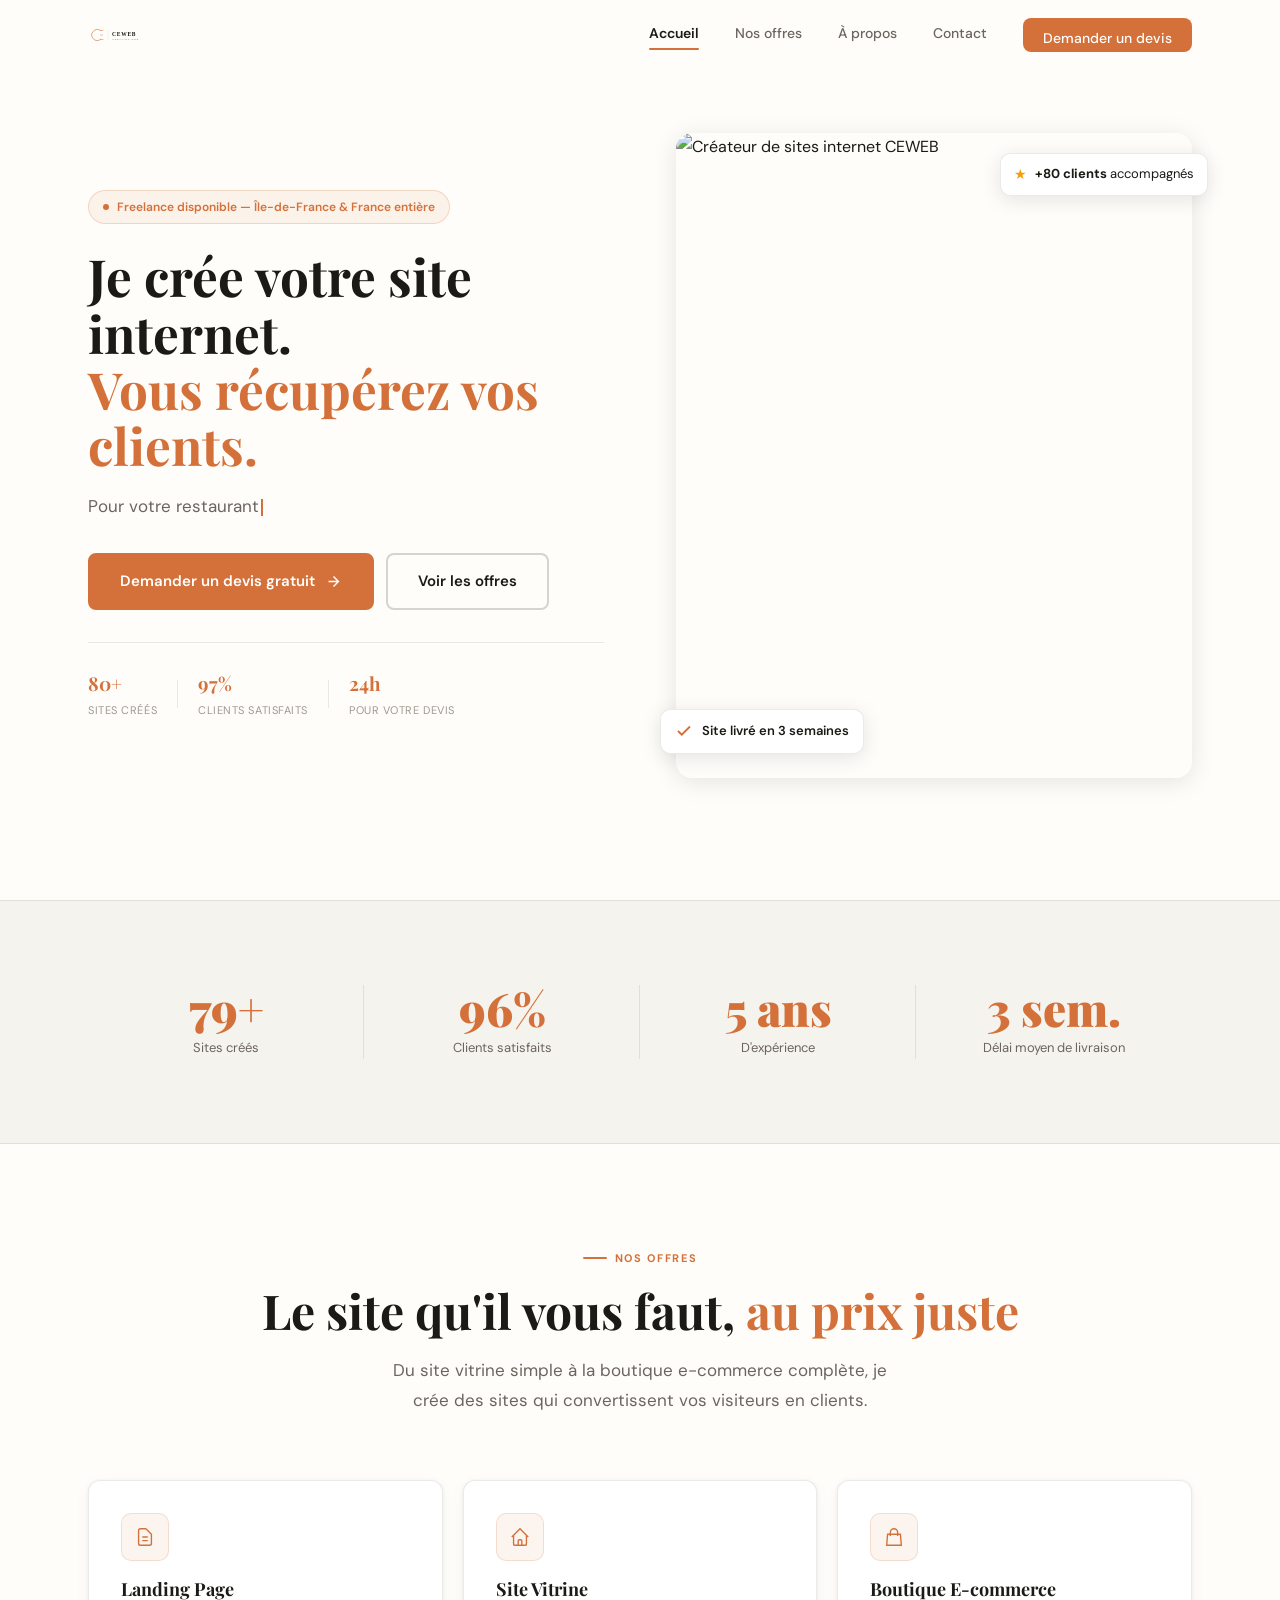
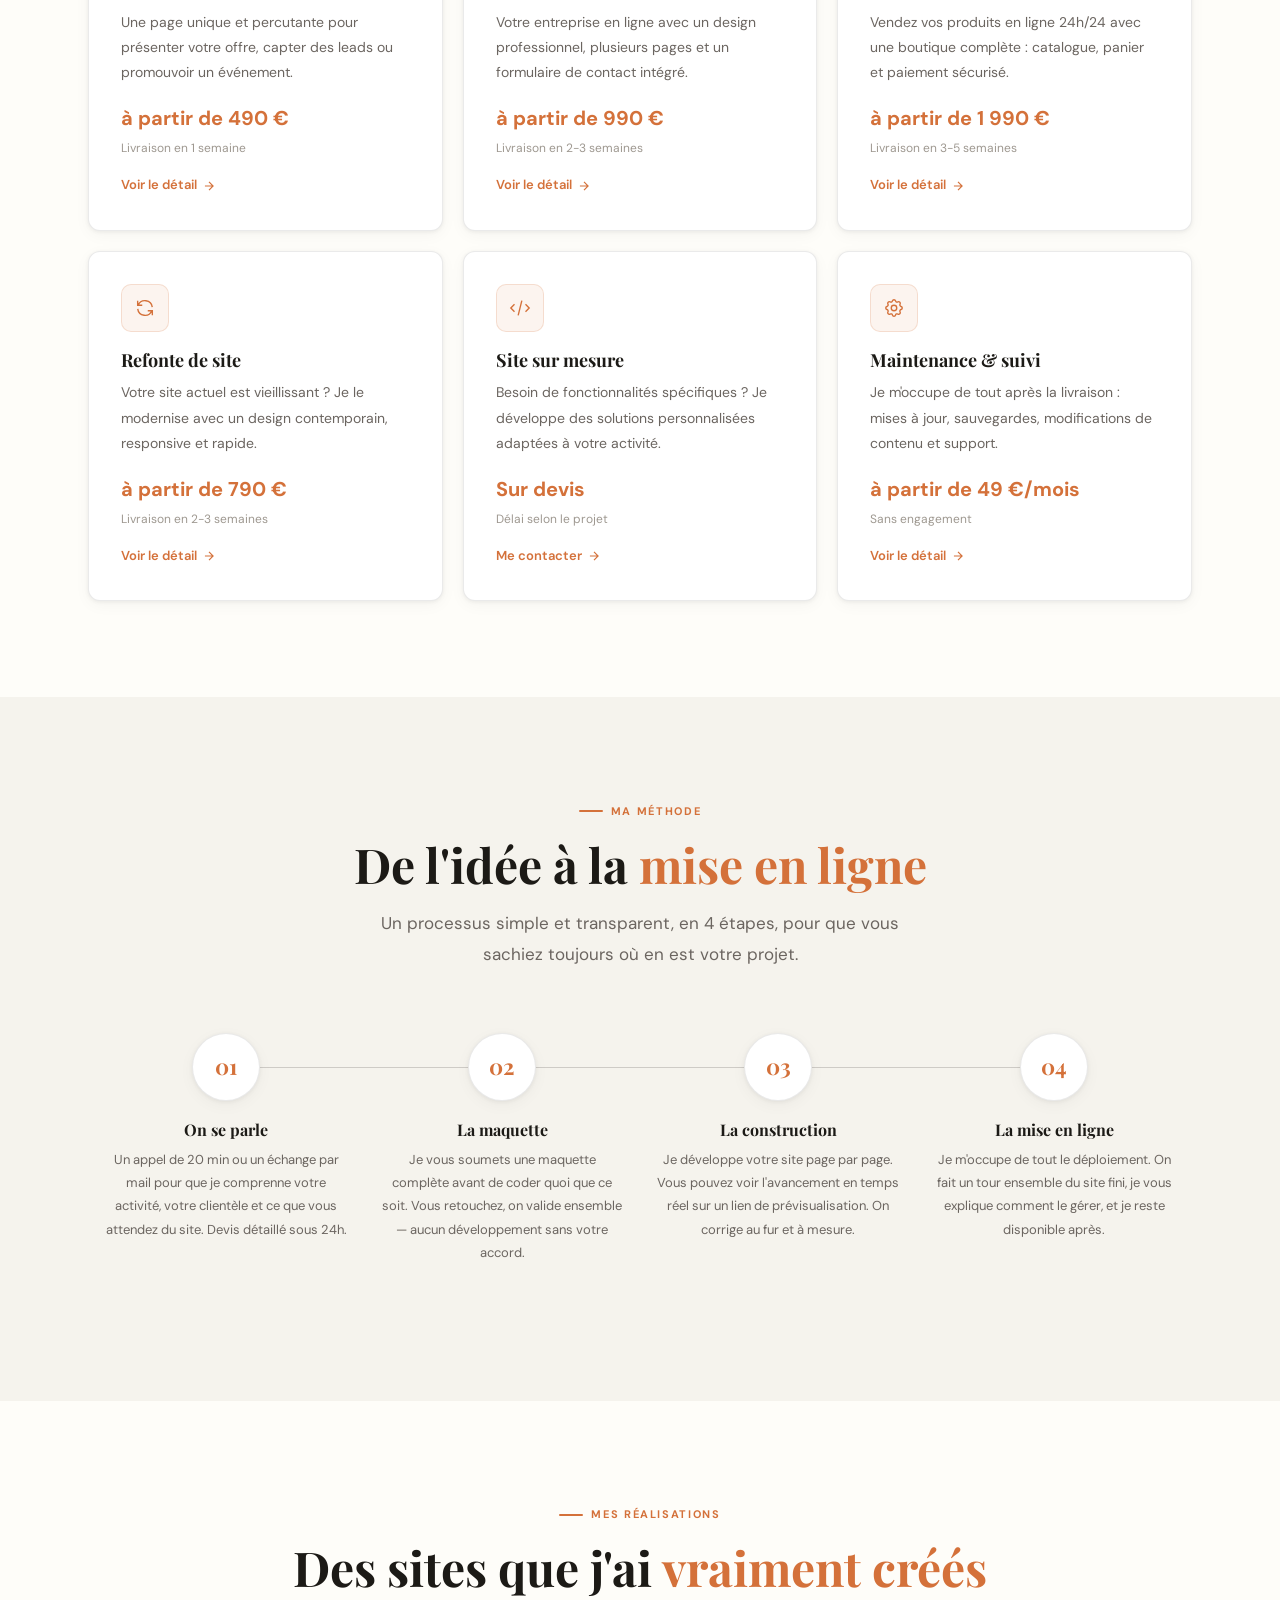
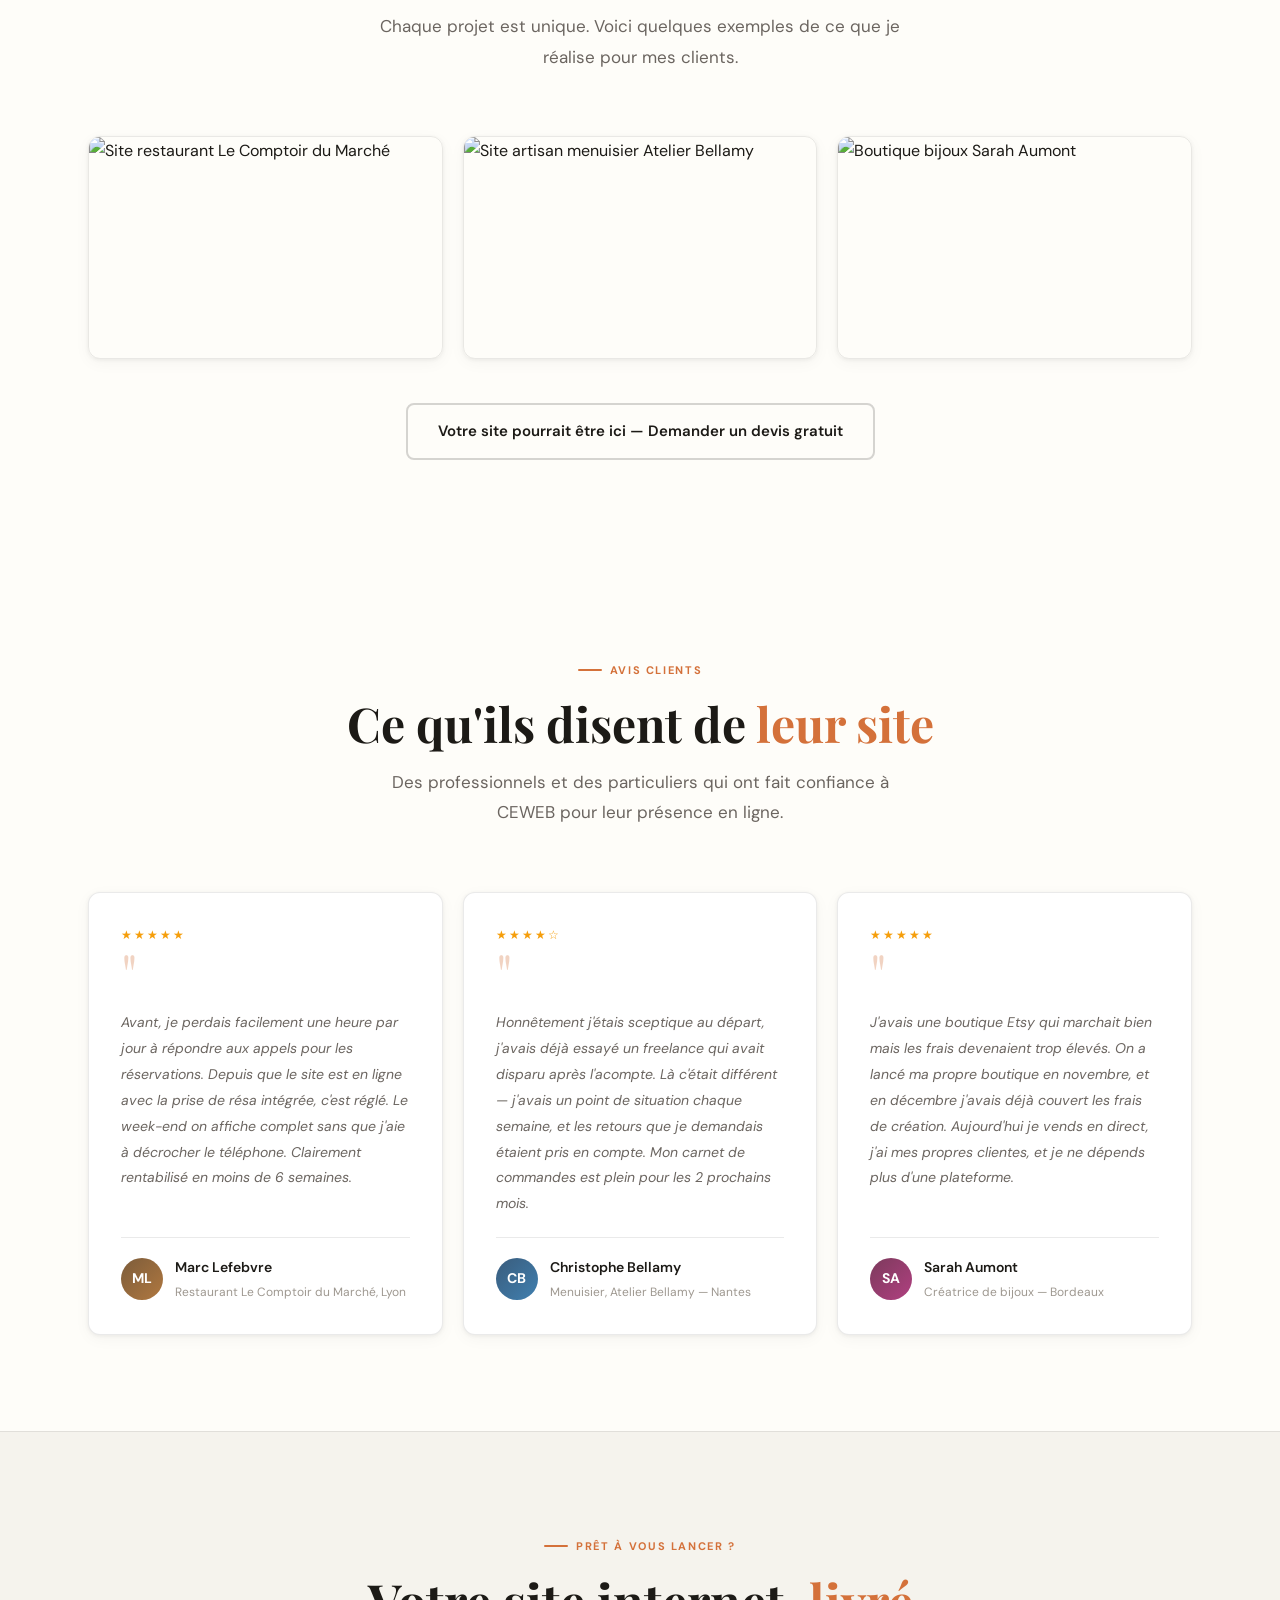
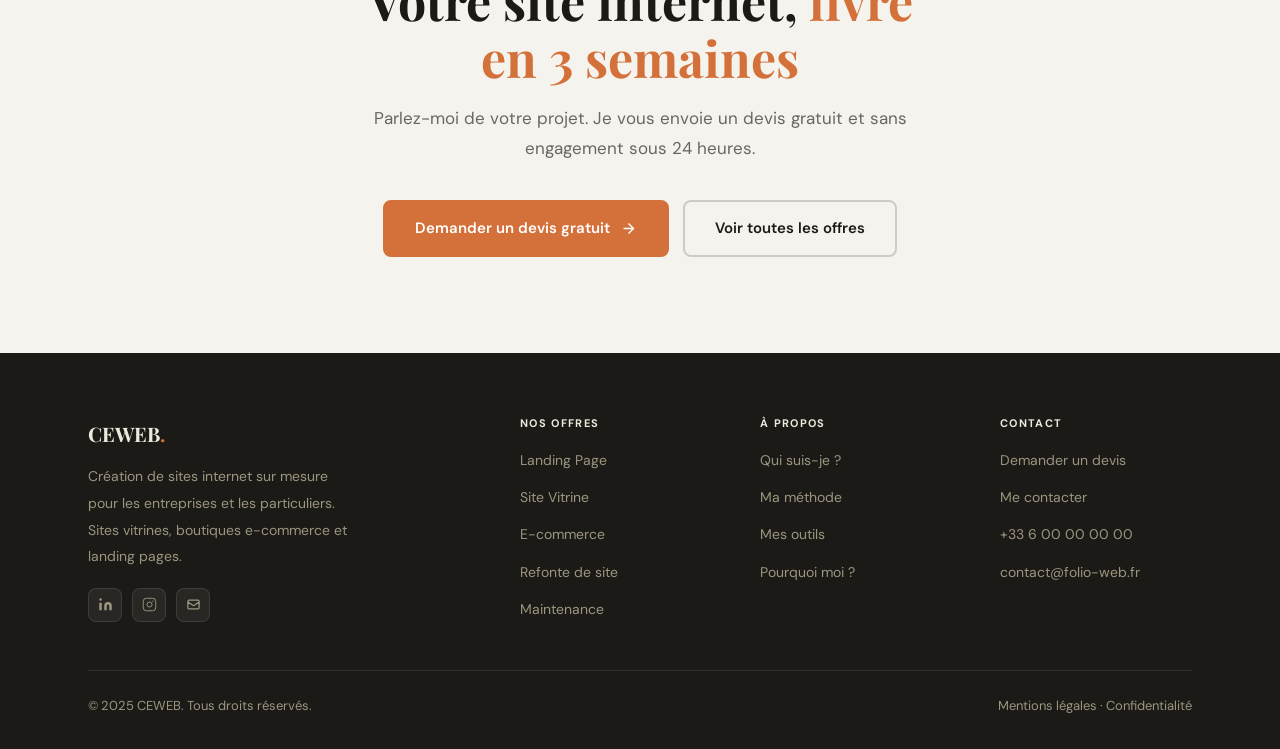
==== commit d43e8eea: "Add files via upload" ====
--- a/index.html
+++ b/index.html
@@ -44,218 +44,166 @@
       min-height: 100vh;
       display: flex;
       align-items: center;
-      justify-content: center;
-      position: relative;
-      overflow: hidden;
-      padding-top: var(--nav-h);
-    }
-    .hero-blob-1 {
-      width: 600px; height: 600px;
-      background: radial-gradient(circle, rgba(212,113,58,0.18) 0%, transparent 70%);
-      top: -80px; left: -120px;
-    }
-    .hero-blob-2 {
-      width: 500px; height: 500px;
-      background: radial-gradient(circle, rgba(176,90,40,0.12) 0%, transparent 70%);
-      bottom: 0; right: -100px;
-    }
-
-    /* CSS Particles */
-    .particles { position: absolute; inset: 0; overflow: hidden; pointer-events: none; }
-    .particle {
-      position: absolute; border-radius: 50%; background: var(--accent);
-      opacity: 0; animation: float-particle linear infinite;
-    }
-    @keyframes float-particle {
-      0%   { transform: translateY(100vh) scale(0); opacity: 0; }
-      10%  { opacity: 0.5; }
-      90%  { opacity: 0.2; }
-      100% { transform: translateY(-20px) scale(1); opacity: 0; }
-    }
-
-    .hero-content {
-      text-align: center; max-width: 860px;
-      padding: 0 24px; position: relative; z-index: 2;
+      padding: var(--nav-h) 0 60px;
+      background: var(--bg);
+    }
+    .hero-grid {
+      display: grid;
+      grid-template-columns: 1fr 1fr;
+      gap: 72px;
+      align-items: center;
+      width: 100%;
     }
     .hero-badge {
       display: inline-flex; align-items: center; gap: 8px;
-      padding: 7px 18px;
-      background: rgba(212,113,58,0.1);
-      border: 1px solid rgba(212,113,58,0.2);
-      border-radius: 100px; font-size: 13px;
-      color: var(--accent-l); margin-bottom: 32px;
-      animation: fadeInDown 0.8s var(--ease) both;
+      padding: 6px 14px;
+      background: rgba(212,113,58,0.08);
+      border: 1px solid rgba(212,113,58,0.22);
+      border-radius: 100px; font-size: 12px; font-weight: 600;
+      color: var(--accent); margin-bottom: 24px;
     }
     .hero-badge .dot {
-      width: 7px; height: 7px; background: var(--accent);
+      width: 6px; height: 6px; background: var(--accent);
       border-radius: 50%; animation: pulse-dot 2s ease infinite;
     }
     @keyframes pulse-dot {
       0%,100% { opacity: 1; transform: scale(1); }
-      50%      { opacity: 0.5; transform: scale(1.4); }
-    }
-    .hero-content h1 {
-      font-size: clamp(40px, 6.5vw, 78px); line-height: 1.07;
-      margin-bottom: 24px; animation: fadeInUp 0.9s 0.15s var(--ease) both;
-    }
-    .hero-content .subtitle {
-      font-size: clamp(16px, 2vw, 20px); color: var(--text-2);
-      max-width: 560px; margin: 0 auto 40px;
-      animation: fadeInUp 0.9s 0.3s var(--ease) both; min-height: 28px;
-    }
-    .hero-ctas {
-      display: flex; gap: 16px; justify-content: center;
-      flex-wrap: wrap; animation: fadeInUp 0.9s 0.45s var(--ease) both;
-    }
+      50%      { opacity: 0.4; transform: scale(1.5); }
+    }
+    .hero-text h1 {
+      font-size: clamp(34px, 4vw, 58px); line-height: 1.1;
+      margin-bottom: 18px;
+    }
+    .hero-sub {
+      font-size: 17px; color: var(--text-2);
+      margin-bottom: 32px; min-height: 26px;
+    }
+    .hero-ctas { display: flex; gap: 12px; flex-wrap: wrap; margin-bottom: 32px; }
     .cursor {
-      display: inline-block; width: 2px; height: 1.1em;
+      display: inline-block; width: 2px; height: 1em;
       background: var(--accent); vertical-align: middle;
       margin-left: 2px; animation: blink 0.9s step-end infinite;
     }
     @keyframes blink { 0%,100%{opacity:1} 50%{opacity:0} }
-
-    .scroll-hint {
-      position: absolute; bottom: 36px; left: 50%;
-      transform: translateX(-50%);
-      display: flex; flex-direction: column; align-items: center;
-      gap: 8px; font-size: 12px; letter-spacing: 0.12em;
-      text-transform: uppercase; color: var(--text-muted);
-      animation: fadeIn 1s 1.2s both; z-index: 2;
-    }
-    .scroll-hint .mouse {
-      width: 22px; height: 34px;
-      border: 1.5px solid var(--border-h); border-radius: 12px;
-      display: flex; justify-content: center; padding-top: 6px;
-    }
-    .scroll-hint .mouse::before {
-      content: ''; width: 3px; height: 6px;
-      background: var(--accent); border-radius: 3px;
-      animation: scroll-wheel 1.6s ease infinite;
-    }
-    @keyframes scroll-wheel {
-      0%   { opacity: 1; transform: translateY(0); }
-      100% { opacity: 0; transform: translateY(10px); }
-    }
-
-    @keyframes fadeInDown { from { opacity: 0; transform: translateY(-20px); } to { opacity: 1; transform: translateY(0); } }
-    @keyframes fadeInUp   { from { opacity: 0; transform: translateY(24px); } to { opacity: 1; transform: translateY(0); } }
-    @keyframes fadeIn     { from { opacity: 0; } to { opacity: 1; } }
+    .hero-proof {
+      display: flex; align-items: center; gap: 20px;
+      padding-top: 24px; border-top: 1px solid var(--border);
+    }
+    .proof-item { display: flex; flex-direction: column; gap: 2px; }
+    .proof-item strong { font-size: 19px; font-weight: 700; color: var(--accent); font-family: var(--font-title); }
+    .proof-item span   { font-size: 11px; color: var(--text-muted); text-transform: uppercase; letter-spacing: 0.05em; }
+    .proof-sep { width: 1px; height: 28px; background: var(--border); }
+
+    /* Photo droite */
+    .hero-visual { position: relative; }
+    .hero-photo-wrap { border-radius: 16px; overflow: hidden; box-shadow: var(--shadow-md); }
+    .hero-photo { width: 100%; aspect-ratio: 4/5; object-fit: cover; display: block; }
+    .hero-card-float {
+      position: absolute; bottom: 24px; left: -16px;
+      background: var(--bg-card);
+      border: 1px solid var(--border);
+      border-radius: 10px; padding: 10px 14px;
+      display: flex; align-items: center; gap: 9px;
+      font-size: 13px; font-weight: 600;
+      box-shadow: 0 4px 20px rgba(0,0,0,0.10);
+    }
+    .hero-card-float svg { color: var(--accent); flex-shrink: 0; }
+    .hero-card-float-2 {
+      position: absolute; top: 20px; right: -16px;
+      background: var(--bg-card);
+      border: 1px solid var(--border);
+      border-radius: 10px; padding: 9px 13px;
+      display: flex; align-items: center; gap: 8px;
+      font-size: 13px;
+      box-shadow: 0 4px 20px rgba(0,0,0,0.10);
+    }
+    .hero-card-float-2 .fc2-star { color: #f59e0b; font-size: 14px; }
 
     /* ─── STATS ─── */
     .stats-section {
-      padding: 72px 0;
+      padding: 60px 0;
+      background: var(--bg-2);
       border-top: 1px solid var(--border);
       border-bottom: 1px solid var(--border);
-      background: var(--bg-2);
-    }
-    .stats-grid { display: grid; grid-template-columns: repeat(4, 1fr); gap: 2px; }
-    .stat-item { text-align: center; padding: 36px 24px; position: relative; }
+    }
+    .stats-grid { display: grid; grid-template-columns: repeat(4, 1fr); }
+    .stat-item { text-align: center; padding: 24px; position: relative; }
     .stat-item:not(:last-child)::after {
-      content: ''; position: absolute; right: 0; top: 25%; bottom: 25%;
+      content: ''; position: absolute; right: 0; top: 20%; bottom: 20%;
       width: 1px; background: var(--border);
     }
     .stat-number {
-      font-family: var(--font-title); font-size: 52px; font-weight: 900;
-      line-height: 1; margin-bottom: 8px;
-      background: linear-gradient(135deg, var(--accent-l), var(--accent));
-      -webkit-background-clip: text; -webkit-text-fill-color: transparent; background-clip: text;
-    }
-    .stat-label { font-size: 14px; color: var(--text-2); font-weight: 500; }
-
-    /* ─── OFFRES SECTION ─── */
+      font-family: var(--font-title); font-size: 46px; font-weight: 900;
+      line-height: 1; margin-bottom: 6px; color: var(--accent);
+    }
+    .stat-label { font-size: 13px; color: var(--text-2); }
+
+    /* ─── OFFRES ─── */
     .offres-grid { display: grid; grid-template-columns: repeat(3, 1fr); gap: 20px; }
-    .offre-card { position: relative; overflow: hidden; }
-    .offre-card::before {
-      content: ''; position: absolute; inset: 0;
-      background: linear-gradient(135deg, rgba(212,113,58,0.06) 0%, transparent 60%);
-      opacity: 0; transition: opacity var(--t) var(--ease);
-    }
-    .offre-card:hover::before { opacity: 1; }
     .offre-icon {
-      width: 52px; height: 52px;
+      width: 48px; height: 48px;
       display: flex; align-items: center; justify-content: center;
-      background: rgba(212,113,58,0.1); border: 1px solid rgba(212,113,58,0.15);
-      border-radius: 12px; margin-bottom: 20px; color: var(--accent-l);
-      transition: background var(--t), border-color var(--t), transform var(--t);
-    }
-    .offre-card:hover .offre-icon {
-      background: rgba(212,113,58,0.18); border-color: var(--accent); transform: scale(1.08);
-    }
-    .offre-icon svg { width: 24px; height: 24px; }
-    .offre-card h3 { font-size: 19px; margin-bottom: 10px; font-family: var(--font-title); }
+      background: rgba(212,113,58,0.08); border: 1px solid rgba(212,113,58,0.18);
+      border-radius: 10px; margin-bottom: 18px; color: var(--accent);
+      transition: background var(--t), transform var(--t);
+    }
+    .offre-card:hover .offre-icon { background: rgba(212,113,58,0.15); transform: scale(1.05); }
+    .offre-icon svg { width: 22px; height: 22px; }
+    .offre-card h3 { font-size: 18px; margin-bottom: 10px; font-family: var(--font-title); }
     .offre-card p  { font-size: 14px; color: var(--text-2); line-height: 1.8; }
-    .offre-prix {
-      display: inline-block; margin-top: 16px; margin-bottom: 4px;
-      font-size: 22px; font-weight: 700;
-      background: linear-gradient(135deg, var(--accent-l), var(--accent));
-      -webkit-background-clip: text; -webkit-text-fill-color: transparent; background-clip: text;
-    }
+    .offre-prix { display: block; margin-top: 16px; margin-bottom: 3px; font-size: 20px; font-weight: 700; color: var(--accent); }
     .offre-delai { font-size: 12px; color: var(--text-muted); }
     .offre-link {
-      display: inline-flex; align-items: center; gap: 6px;
-      margin-top: 18px; font-size: 13px; font-weight: 600;
+      display: inline-flex; align-items: center; gap: 5px;
+      margin-top: 16px; font-size: 13px; font-weight: 600;
       color: var(--accent); transition: gap var(--t);
     }
-    .offre-card:hover .offre-link { gap: 10px; }
+    .offre-card:hover .offre-link { gap: 9px; }
 
     /* ─── PROCESS ─── */
     .process-section { background: var(--bg-2); }
-    .process-grid {
-      display: grid; grid-template-columns: repeat(4, 1fr);
-      gap: 0; position: relative;
-    }
+    .process-grid { display: grid; grid-template-columns: repeat(4, 1fr); gap: 0; position: relative; }
     .process-grid::before {
-      content: ''; position: absolute; top: 36px; left: 12.5%; right: 12.5%; height: 1px;
-      background: linear-gradient(90deg, transparent, var(--border-h), var(--accent), var(--border-h), transparent);
-    }
-    .process-step { text-align: center; padding: 0 20px 48px; position: relative; }
+      content: ''; position: absolute; top: 34px; left: 12.5%; right: 12.5%; height: 1px;
+      background: var(--border-h);
+    }
+    .process-step { text-align: center; padding: 0 16px 40px; position: relative; }
     .process-num {
-      width: 72px; height: 72px; margin: 0 auto 24px;
+      width: 68px; height: 68px; margin: 0 auto 20px;
       display: flex; align-items: center; justify-content: center;
-      background: var(--bg-card); border: 1px solid var(--border-h); border-radius: 50%;
-      font-family: var(--font-title); font-size: 24px; font-weight: 700; color: var(--accent-l);
+      background: var(--bg-card); border: 1px solid var(--border);
+      border-radius: 50%; box-shadow: var(--shadow-sm);
+      font-family: var(--font-title); font-size: 22px; font-weight: 700; color: var(--accent);
       position: relative; z-index: 1;
     }
-    .process-step h3 { font-size: 17px; margin-bottom: 10px; }
-    .process-step p  { font-size: 13px; color: var(--text-muted); line-height: 1.8; }
+    .process-step h3 { font-size: 16px; margin-bottom: 8px; font-family: var(--font-title); }
+    .process-step p  { font-size: 13px; color: var(--text-2); line-height: 1.8; }
 
     /* ─── TESTIMONIALS ─── */
-    .testimonials-section { background: var(--bg-2); }
     .testimonials-grid { display: grid; grid-template-columns: repeat(3, 1fr); gap: 20px; }
     .testimonial-card { display: flex; flex-direction: column; }
-    .quote-mark {
-      font-family: var(--font-title); font-size: 64px; line-height: 0.8;
-      color: var(--accent); opacity: 0.4; margin-bottom: 16px;
-    }
-    .testimonial-card p { font-size: 15px; color: var(--text-2); line-height: 1.8; flex: 1; font-style: italic; }
+    .quote-mark { font-family: var(--font-title); font-size: 56px; line-height: 0.8; color: var(--accent); opacity: 0.3; margin-bottom: 14px; }
+    .testimonial-card p { font-size: 14px; color: var(--text-2); line-height: 1.85; flex: 1; font-style: italic; }
     .testimonial-author {
-      display: flex; align-items: center; gap: 14px;
-      margin-top: 24px; padding-top: 20px; border-top: 1px solid var(--border);
+      display: flex; align-items: center; gap: 12px;
+      margin-top: 20px; padding-top: 18px; border-top: 1px solid var(--border);
     }
     .author-avatar {
-      width: 44px; height: 44px; border-radius: 50%;
+      width: 42px; height: 42px; border-radius: 50%;
       background: linear-gradient(135deg, var(--accent-d), var(--accent-l));
       display: flex; align-items: center; justify-content: center;
-      font-family: var(--font-title); font-weight: 700; font-size: 16px;
-      color: #fff; flex-shrink: 0;
+      font-weight: 700; font-size: 14px; color: #fff; flex-shrink: 0;
     }
     .author-info .name { font-size: 14px; font-weight: 600; }
     .author-info .role { font-size: 12px; color: var(--text-muted); margin-top: 2px; }
-    .stars { color: #f59e0b; font-size: 13px; letter-spacing: 2px; margin-bottom: 4px; }
+    .stars { color: #f59e0b; font-size: 12px; letter-spacing: 2px; margin-bottom: 6px; }
 
     /* ─── CTA ─── */
-    .cta-section { padding: 110px 0; position: relative; overflow: hidden; }
-    .cta-bg {
-      position: absolute; inset: 0;
-      background: radial-gradient(ellipse 80% 60% at 50% 50%, rgba(212,113,58,0.08) 0%, transparent 70%);
-    }
-    .cta-inner {
-      position: relative; z-index: 1; text-align: center;
-      max-width: 680px; margin: 0 auto; padding: 0 24px;
-    }
-    .cta-inner h2 { font-size: clamp(32px, 5vw, 56px); margin-bottom: 20px; }
-    .cta-inner p  { font-size: 18px; color: var(--text-2); margin-bottom: 40px; }
-    .cta-ctas { display: flex; gap: 16px; justify-content: center; flex-wrap: wrap; }
+    .cta-section { padding: 96px 0; background: var(--bg-2); border-top: 1px solid var(--border); }
+    .cta-inner { text-align: center; max-width: 620px; margin: 0 auto; padding: 0 24px; }
+    .cta-inner h2 { font-size: clamp(28px, 4.5vw, 50px); margin-bottom: 16px; }
+    .cta-inner p  { font-size: 17px; color: var(--text-2); margin-bottom: 36px; line-height: 1.8; }
+    .cta-ctas { display: flex; gap: 14px; justify-content: center; flex-wrap: wrap; }
 
     /* ─── RESPONSIVE ─── */
     @media (max-width: 1024px) {
@@ -266,14 +214,22 @@
       .process-grid { grid-template-columns: repeat(2, 1fr); }
       .process-grid::before { display: none; }
     }
+    @media (max-width: 900px) {
+      .hero-grid { grid-template-columns: 1fr; gap: 48px; }
+      .hero-visual { order: -1; max-width: 380px; margin: 0 auto; }
+      .hero-card-float { left: 0; }
+      .hero-card-float-2 { right: 0; }
+    }
     @media (max-width: 768px) {
       .offres-grid { grid-template-columns: 1fr; }
       .testimonials-grid { grid-template-columns: 1fr; }
       .stat-item::after { display: none !important; }
+      .hero-proof { flex-wrap: wrap; gap: 16px; }
     }
     @media (max-width: 480px) {
       .stats-grid { grid-template-columns: repeat(2, 1fr); }
       .process-grid { grid-template-columns: 1fr; }
+      .hero-card-float, .hero-card-float-2 { display: none; }
     }
   </style>
 </head>
@@ -306,36 +262,63 @@
 </div>
 
 <!-- ── HERO ── -->
-<section class="hero grid-bg" id="hero">
-  <div class="glow-blob hero-blob-1"></div>
-  <div class="glow-blob hero-blob-2"></div>
-  <div class="particles" aria-hidden="true" id="particles"></div>
-
-  <div class="hero-content">
-    <div class="hero-badge">
-      <span class="dot"></span>
-      Création de sites internet — Freelance
-    </div>
-    <h1>
-      Votre site internet,<br>
-      une vitrine qui travaille<br>
-      <span class="gradient-text">pour vous</span>
-    </h1>
-    <p class="subtitle">
-      <span data-typing="Pour votre restaurant|Pour votre boutique|Pour votre cabinet|Pour votre activité"></span><span class="cursor"></span>
-    </p>
-    <div class="hero-ctas">
-      <a href="contact.html" class="btn btn-primary">
-        Demander un devis gratuit
-        <svg viewBox="0 0 24 24" fill="none" stroke="currentColor" stroke-width="2"><path d="M5 12h14M12 5l7 7-7 7"/></svg>
-      </a>
-      <a href="services.html" class="btn btn-outline">Voir nos offres</a>
-    </div>
-  </div>
-
-  <div class="scroll-hint">
-    <div class="mouse"></div>
-    <span>Défiler</span>
+<section class="hero" id="hero">
+  <div class="container hero-grid">
+
+    <!-- Texte gauche -->
+    <div class="hero-text">
+      <div class="hero-badge">
+        <span class="dot"></span>
+        Freelance disponible — Île-de-France &amp; France entière
+      </div>
+      <h1>
+        Je crée votre site internet.<br>
+        <span class="gradient-text">Vous récupérez vos clients.</span>
+      </h1>
+      <p class="hero-sub">
+        <span data-typing="Pour votre restaurant|Pour votre boutique|Pour votre cabinet|Pour votre activité"></span><span class="cursor"></span>
+      </p>
+      <div class="hero-ctas">
+        <a href="contact.html" class="btn btn-primary">
+          Demander un devis gratuit
+          <svg viewBox="0 0 24 24" fill="none" stroke="currentColor" stroke-width="2"><path d="M5 12h14M12 5l7 7-7 7"/></svg>
+        </a>
+        <a href="services.html" class="btn btn-outline">Voir les offres</a>
+      </div>
+      <div class="hero-proof">
+        <div class="proof-item">
+          <strong>80+</strong>
+          <span>sites créés</span>
+        </div>
+        <div class="proof-sep"></div>
+        <div class="proof-item">
+          <strong>97%</strong>
+          <span>clients satisfaits</span>
+        </div>
+        <div class="proof-sep"></div>
+        <div class="proof-item">
+          <strong>24h</strong>
+          <span>pour votre devis</span>
+        </div>
+      </div>
+    </div>
+
+    <!-- Photo droite -->
+    <div class="hero-visual">
+      <div class="hero-photo-wrap">
+        <img src="https://images.unsplash.com/photo-1507003211169-0a1dd7228f2d?w=600&auto=format&fit=crop&q=80"
+             alt="Créateur de sites internet CEWEB" class="hero-photo" loading="eager">
+      </div>
+      <div class="hero-card-float">
+        <svg width="18" height="18" viewBox="0 0 24 24" fill="none" stroke="currentColor" stroke-width="2.5"><path d="M20 6L9 17l-5-5"/></svg>
+        <span>Site livré en 3 semaines</span>
+      </div>
+      <div class="hero-card-float-2">
+        <span class="fc2-star">★</span>
+        <span><strong>+80 clients</strong> accompagnés</span>
+      </div>
+    </div>
+
   </div>
 </section>
 
@@ -364,7 +347,7 @@
 </section>
 
 <!-- ── NOS OFFRES ── -->
-<section class="section grid-bg" id="offres">
+<section class="section" id="offres">
   <div class="container">
     <div class="section-header">
       <div class="section-tag reveal">Nos offres</div>
@@ -374,7 +357,7 @@
 
     <div class="offres-grid">
 
-      <article class="card offre-card tilt-card reveal">
+      <article class="card offre-card reveal">
         <div class="offre-icon">
           <svg viewBox="0 0 24 24" fill="none" stroke="currentColor" stroke-width="1.5"><path d="M9 12h6m-6 4h6m2 5H7a2 2 0 01-2-2V5a2 2 0 012-2h5.586a1 1 0 01.707.293l5.414 5.414a1 1 0 01.293.707V19a2 2 0 01-2 2z"/></svg>
         </div>
@@ -385,7 +368,7 @@
         <a href="services.html" class="offre-link">Voir le détail <svg viewBox="0 0 24 24" fill="none" stroke="currentColor" stroke-width="2" width="14"><path d="M5 12h14M12 5l7 7-7 7"/></svg></a>
       </article>
 
-      <article class="card offre-card tilt-card reveal delay-1">
+      <article class="card offre-card reveal delay-1">
         <div class="offre-icon">
           <svg viewBox="0 0 24 24" fill="none" stroke="currentColor" stroke-width="1.5"><path d="M3 12l2-2m0 0l7-7 7 7M5 10v10a1 1 0 001 1h3m10-11l2 2m-2-2v10a1 1 0 01-1 1h-3m-6 0a1 1 0 001-1v-4a1 1 0 011-1h2a1 1 0 011 1v4a1 1 0 001 1m-6 0h6"/></svg>
         </div>
@@ -396,7 +379,7 @@
         <a href="services.html" class="offre-link">Voir le détail <svg viewBox="0 0 24 24" fill="none" stroke="currentColor" stroke-width="2" width="14"><path d="M5 12h14M12 5l7 7-7 7"/></svg></a>
       </article>
 
-      <article class="card offre-card tilt-card reveal delay-2">
+      <article class="card offre-card reveal delay-2">
         <div class="offre-icon">
           <svg viewBox="0 0 24 24" fill="none" stroke="currentColor" stroke-width="1.5"><path d="M16 11V7a4 4 0 00-8 0v4M5 9h14l1 12H4L5 9z"/></svg>
         </div>
@@ -407,7 +390,7 @@
         <a href="services.html" class="offre-link">Voir le détail <svg viewBox="0 0 24 24" fill="none" stroke="currentColor" stroke-width="2" width="14"><path d="M5 12h14M12 5l7 7-7 7"/></svg></a>
       </article>
 
-      <article class="card offre-card tilt-card reveal delay-1">
+      <article class="card offre-card reveal delay-1">
         <div class="offre-icon">
           <svg viewBox="0 0 24 24" fill="none" stroke="currentColor" stroke-width="1.5"><path d="M4 4v5h.582m15.356 2A8.001 8.001 0 004.582 9m0 0H9m11 11v-5h-.581m0 0a8.003 8.003 0 01-15.357-2m15.357 2H15"/></svg>
         </div>
@@ -418,7 +401,7 @@
         <a href="services.html" class="offre-link">Voir le détail <svg viewBox="0 0 24 24" fill="none" stroke="currentColor" stroke-width="2" width="14"><path d="M5 12h14M12 5l7 7-7 7"/></svg></a>
       </article>
 
-      <article class="card offre-card tilt-card reveal delay-2">
+      <article class="card offre-card reveal delay-2">
         <div class="offre-icon">
           <svg viewBox="0 0 24 24" fill="none" stroke="currentColor" stroke-width="1.5"><path d="M10 20l4-16m4 4l4 4-4 4M6 16l-4-4 4-4"/></svg>
         </div>
@@ -429,7 +412,7 @@
         <a href="contact.html" class="offre-link">Me contacter <svg viewBox="0 0 24 24" fill="none" stroke="currentColor" stroke-width="2" width="14"><path d="M5 12h14M12 5l7 7-7 7"/></svg></a>
       </article>
 
-      <article class="card offre-card tilt-card reveal delay-3">
+      <article class="card offre-card reveal delay-3">
         <div class="offre-icon">
           <svg viewBox="0 0 24 24" fill="none" stroke="currentColor" stroke-width="1.5"><path d="M10.325 4.317c.426-1.756 2.924-1.756 3.35 0a1.724 1.724 0 002.573 1.066c1.543-.94 3.31.826 2.37 2.37a1.724 1.724 0 001.065 2.572c1.756.426 1.756 2.924 0 3.35a1.724 1.724 0 00-1.066 2.573c.94 1.543-.826 3.31-2.37 2.37a1.724 1.724 0 00-2.572 1.065c-.426 1.756-2.924 1.756-3.35 0a1.724 1.724 0 00-2.573-1.066c-1.543.94-3.31-.826-2.37-2.37a1.724 1.724 0 00-1.065-2.572c-1.756-.426-1.756-2.924 0-3.35a1.724 1.724 0 001.066-2.573c-.94-1.543.826-3.31 2.37-2.37.996.608 2.296.07 2.572-1.065z"/><path d="M15 12a3 3 0 11-6 0 3 3 0 016 0z"/></svg>
         </div>
@@ -445,7 +428,7 @@
 </section>
 
 <!-- ── COMMENT ÇA MARCHE ── -->
-<section class="section process-section grid-bg" aria-label="Comment je travaille">
+<section class="section process-section" aria-label="Comment je travaille">
   <div class="container">
     <div class="section-header">
       <div class="section-tag reveal">Ma méthode</div>
@@ -477,8 +460,48 @@
   </div>
 </section>
 
+<!-- ── RÉALISATIONS ── -->
+<section class="section portfolio-section" id="realisations">
+  <div class="container">
+    <div class="section-header">
+      <div class="section-tag reveal">Mes réalisations</div>
+      <h2 class="reveal delay-1">Des sites que j'ai <span class="gradient-text">vraiment créés</span></h2>
+      <p class="reveal delay-2">Chaque projet est unique. Voici quelques exemples de ce que je réalise pour mes clients.</p>
+    </div>
+    <div class="portfolio-grid">
+      <div class="portfolio-item reveal">
+        <img src="https://images.unsplash.com/photo-1517248135467-4c7edcad34c4?w=700&auto=format&fit=crop&q=75"
+             alt="Site restaurant Le Comptoir du Marché" loading="lazy">
+        <div class="portfolio-overlay">
+          <h4>Le Comptoir du Marché</h4>
+          <span>Site vitrine + réservation en ligne</span>
+        </div>
+      </div>
+      <div class="portfolio-item reveal delay-1">
+        <img src="https://images.unsplash.com/photo-1588854337236-6889d631faa8?w=700&auto=format&fit=crop&q=75"
+             alt="Site artisan menuisier Atelier Bellamy" loading="lazy">
+        <div class="portfolio-overlay">
+          <h4>Atelier Bellamy</h4>
+          <span>Site vitrine artisan menuisier</span>
+        </div>
+      </div>
+      <div class="portfolio-item reveal delay-2">
+        <img src="https://images.unsplash.com/photo-1515562141207-7a88fb7ce338?w=700&auto=format&fit=crop&q=75"
+             alt="Boutique bijoux Sarah Aumont" loading="lazy">
+        <div class="portfolio-overlay">
+          <h4>Sarah A. Bijoux</h4>
+          <span>Boutique e-commerce WooCommerce</span>
+        </div>
+      </div>
+    </div>
+    <div style="text-align:center;margin-top:44px;" class="reveal">
+      <a href="contact.html" class="btn btn-outline">Votre site pourrait être ici — Demander un devis gratuit</a>
+    </div>
+  </div>
+</section>
+
 <!-- ── TESTIMONIALS ── -->
-<section class="section testimonials-section grid-bg" id="testimonials" aria-label="Avis clients">
+<section class="section testimonials-section" id="testimonials" aria-label="Avis clients">
   <div class="container">
     <div class="section-header">
       <div class="section-tag reveal">Avis clients</div>
@@ -532,8 +555,7 @@
 </section>
 
 <!-- ── CTA ── -->
-<section class="cta-section grid-bg">
-  <div class="cta-bg"></div>
+<section class="cta-section">
   <div class="cta-inner">
     <div class="section-tag reveal" style="justify-content:center">Prêt à vous lancer ?</div>
     <h2 class="reveal delay-1">Votre site internet, <span class="gradient-text">livré en 3 semaines</span></h2>
--- a/style.css
+++ b/style.css
@@ -1,32 +1,32 @@
 /* ================================================
-   APEX CONSULTING — GLOBAL STYLESHEET
-   Dark Luxury Design System v1.0
+   CEWEB — FEUILLE DE STYLE PRINCIPALE
+   Thème clair & chaleureux
    ================================================ */
 
 /* === GOOGLE FONTS === */
 @import url('https://fonts.googleapis.com/css2?family=DM+Sans:ital,opsz,wght@0,9..40,300;0,9..40,400;0,9..40,500;0,9..40,600;0,9..40,700;1,9..40,400&family=Playfair+Display:ital,wght@0,400;0,600;0,700;0,900;1,400&display=swap');
 
-/* === CSS VARIABLES === */
+/* === VARIABLES === */
 :root {
-  --bg:          #0C0B09;
-  --bg-2:        #111009;
-  --bg-card:     #181610;
-  --bg-card-h:   #1E1C14;
+  --bg:          #FEFDF9;
+  --bg-2:        #F5F3ED;
+  --bg-card:     #FFFFFF;
   --accent:      #D4713A;
   --accent-l:    #E8956A;
   --accent-d:    #B05A28;
-  --accent-glow: rgba(212,113,58,0.22);
-  --text:        #EDE9DC;
-  --text-2:      #9C9580;
-  --text-muted:  #5E5A48;
-  --border:      rgba(212,113,58,0.12);
-  --border-h:    rgba(212,113,58,0.28);
-  --nav-h:       72px;
+  --text:        #1C1A16;
+  --text-2:      #6B6560;
+  --text-muted:  #9E9890;
+  --border:      rgba(28,26,22,0.09);
+  --border-h:    rgba(28,26,22,0.18);
+  --shadow-sm:   0 1px 4px rgba(0,0,0,0.06), 0 4px 16px rgba(0,0,0,0.04);
+  --shadow-md:   0 4px 24px rgba(0,0,0,0.10);
+  --nav-h:       70px;
   --r:           12px;
   --font-body:   'DM Sans', -apple-system, sans-serif;
   --font-title:  'Playfair Display', Georgia, serif;
   --ease:        cubic-bezier(0.4,0,0.2,1);
-  --t:           0.3s;
+  --t:           0.25s;
 }
 
 /* === RESET === */
@@ -46,71 +46,40 @@
 ul { list-style: none; }
 input, textarea, select { font-family: inherit; }
 
-/* === GRID BACKGROUND OVERLAY === */
-.grid-bg { position: relative; }
-.grid-bg::before {
-  content: '';
-  position: absolute;
-  inset: 0;
-  background-image:
-    linear-gradient(rgba(212,113,58,0.035) 1px, transparent 1px),
-    linear-gradient(90deg, rgba(212,113,58,0.035) 1px, transparent 1px);
-  background-size: 64px 64px;
-  pointer-events: none;
-  z-index: 0;
-}
-.grid-bg > * { position: relative; z-index: 1; }
-
-/* === RADIAL GLOW BLOBS === */
-.glow-blob {
-  position: absolute;
-  border-radius: 50%;
-  filter: blur(120px);
-  pointer-events: none;
-  z-index: 0;
-  opacity: 0.35;
-}
-
-/* === TYPOGRAPHY === */
-h1,h2,h3,h4,h5 { font-family: var(--font-title); font-weight: 700; line-height: 1.15; }
+/* === TYPOGRAPHIE === */
+h1,h2,h3,h4,h5 { font-family: var(--font-title); font-weight: 700; line-height: 1.15; color: var(--text); }
 
 .gradient-text {
-  background: linear-gradient(135deg, var(--accent-l) 0%, var(--accent) 55%, var(--accent-d) 100%);
-  -webkit-background-clip: text;
-  -webkit-text-fill-color: transparent;
-  background-clip: text;
+  color: var(--accent);
 }
 
 .section-tag {
   display: inline-flex;
   align-items: center;
-  gap: 10px;
+  gap: 8px;
   font-family: var(--font-body);
   font-size: 11px;
-  font-weight: 600;
-  letter-spacing: 0.18em;
+  font-weight: 700;
+  letter-spacing: 0.15em;
   text-transform: uppercase;
   color: var(--accent);
-  margin-bottom: 18px;
+  margin-bottom: 16px;
 }
 .section-tag::before {
   content: '';
-  width: 28px; height: 1px;
-  background: linear-gradient(90deg, transparent, var(--accent));
-}
-.section-tag::after {
-  content: '';
-  width: 28px; height: 1px;
-  background: linear-gradient(90deg, var(--accent), transparent);
+  width: 24px; height: 2px;
+  background: var(--accent);
+  border-radius: 2px;
 }
 
 /* === LAYOUT === */
-.container { max-width: 1200px; margin: 0 auto; padding: 0 28px; }
-.section { padding: 110px 0; }
-
-.section-header { text-align: center; margin-bottom: 72px; }
-.section-header h2 { font-size: clamp(32px, 4.5vw, 54px); margin-bottom: 18px; }
-.section-header p { font-size: 18px; color: var(--text-2); max-width: 540px; margin: 0 auto; line-height: 1.8; }
+.container { max-width: 1160px; margin: 0 auto; padding: 0 28px; }
+.section { padding: 96px 0; }
+.bg-2 { background: var(--bg-2); }
+
+.section-header { text-align: center; margin-bottom: 64px; }
+.section-header h2 { font-size: clamp(28px, 4vw, 48px); margin-bottom: 16px; }
+.section-header p { font-size: 17px; color: var(--text-2); max-width: 520px; margin: 0 auto; line-height: 1.8; }
 
 /* === NAVIGATION === */
 nav {
@@ -118,16 +87,17 @@
   top: 0; left: 0; right: 0;
   height: var(--nav-h);
   z-index: 1000;
-  transition: background var(--t) var(--ease), border-color var(--t) var(--ease);
+  background: var(--bg);
+  transition: box-shadow var(--t) var(--ease), background var(--t);
 }
 nav.scrolled {
-  background: rgba(12,11,9,0.92);
-  backdrop-filter: blur(24px);
-  -webkit-backdrop-filter: blur(24px);
-  border-bottom: 1px solid var(--border);
+  background: rgba(254,253,249,0.96);
+  backdrop-filter: blur(16px);
+  -webkit-backdrop-filter: blur(16px);
+  box-shadow: 0 1px 0 var(--border);
 }
 .nav-inner {
-  max-width: 1200px;
+  max-width: 1160px;
   margin: 0 auto;
   padding: 0 28px;
   height: 100%;
@@ -135,57 +105,47 @@
   align-items: center;
   justify-content: space-between;
 }
-.nav-logo {
-  font-family: var(--font-title);
-  font-size: 22px;
-  font-weight: 700;
-  letter-spacing: -0.5px;
-}
-.nav-logo span { color: var(--accent); }
-.nav-logo-img { width: 150px; height: 45px; display: block; object-fit: contain; }
+.nav-logo-img { width: 140px; height: 42px; display: block; object-fit: contain; }
 
 .nav-links {
   display: flex;
   align-items: center;
-  gap: 40px;
+  gap: 36px;
 }
 .nav-links a {
   font-size: 14px;
   font-weight: 500;
   color: var(--text-2);
-  transition: color var(--t) var(--ease);
+  transition: color var(--t);
   position: relative;
   padding-bottom: 2px;
 }
 .nav-links a::after {
   content: '';
   position: absolute;
-  bottom: -3px; left: 0;
-  width: 0; height: 1px;
+  bottom: -2px; left: 0;
+  width: 0; height: 2px;
   background: var(--accent);
+  border-radius: 2px;
   transition: width var(--t) var(--ease);
 }
 .nav-links a:hover { color: var(--text); }
 .nav-links a:hover::after { width: 100%; }
-.nav-links a.active { color: var(--text); }
+.nav-links a.active { color: var(--text); font-weight: 600; }
 .nav-links a.active::after { width: 100%; }
 
 .nav-cta {
-  padding: 9px 22px;
+  padding: 9px 20px;
   background: var(--accent);
-  color: #fff;
+  color: #fff !important;
   border-radius: 8px;
   font-size: 14px;
   font-weight: 600;
-  border: 1px solid var(--accent);
-  transition: background var(--t), transform var(--t), box-shadow var(--t);
+  transition: background var(--t), transform var(--t);
 }
 .nav-cta:hover {
-  background: var(--accent-l);
-  border-color: var(--accent-l);
+  background: var(--accent-d);
   transform: translateY(-1px);
-  box-shadow: 0 8px 24px var(--accent-glow);
-  color: #fff;
 }
 .nav-cta::after { display: none !important; }
 
@@ -205,298 +165,173 @@
   transition: var(--t) var(--ease);
 }
 .burger.open span:nth-child(1) { transform: translateY(7px) rotate(45deg); }
-.burger.open span:nth-child(2) { opacity: 0; transform: scaleX(0); }
+.burger.open span:nth-child(2) { opacity: 0; }
 .burger.open span:nth-child(3) { transform: translateY(-7px) rotate(-45deg); }
 
 .mobile-menu {
   display: none;
   position: fixed;
   inset: 0;
-  background: rgba(12,11,9,0.97);
-  backdrop-filter: blur(24px);
+  background: var(--bg);
   z-index: 998;
   flex-direction: column;
   align-items: center;
   justify-content: center;
-  gap: 36px;
+  gap: 32px;
   opacity: 0;
   pointer-events: none;
   transition: opacity var(--t) var(--ease);
+  border-top: 1px solid var(--border);
 }
 .mobile-menu.open { display: flex; opacity: 1; pointer-events: all; }
 .mobile-menu a {
-  font-size: 32px;
+  font-size: 28px;
   font-family: var(--font-title);
   color: var(--text-2);
-  transition: color var(--t) var(--ease);
+  transition: color var(--t);
 }
 .mobile-menu a:hover { color: var(--accent); }
 
-/* === BUTTONS === */
+/* === BOUTONS === */
 .btn {
   display: inline-flex;
   align-items: center;
   gap: 10px;
-  padding: 15px 34px;
-  border-radius: 10px;
+  padding: 14px 30px;
+  border-radius: 8px;
   font-weight: 600;
   font-size: 15px;
   transition: all var(--t) var(--ease);
   cursor: pointer;
   white-space: nowrap;
+  position: relative; overflow: hidden;
 }
 .btn-primary {
   background: var(--accent);
   color: #fff;
-  border: 1px solid var(--accent);
+  border: 2px solid var(--accent);
 }
 .btn-primary:hover {
-  background: var(--accent-l);
-  border-color: var(--accent-l);
+  background: var(--accent-d);
+  border-color: var(--accent-d);
   transform: translateY(-2px);
-  box-shadow: 0 16px 40px var(--accent-glow);
+  box-shadow: 0 8px 24px rgba(212,113,58,0.30);
 }
 .btn-outline {
   background: transparent;
   color: var(--text);
-  border: 1px solid var(--border-h);
+  border: 2px solid var(--border-h);
 }
 .btn-outline:hover {
   border-color: var(--accent);
   color: var(--accent);
   transform: translateY(-2px);
-  box-shadow: 0 8px 24px rgba(0,0,0,0.3);
-}
-.btn svg { width: 18px; height: 18px; flex-shrink: 0; }
+}
+.btn svg { width: 17px; height: 17px; flex-shrink: 0; }
+
+/* Ripple */
+.ripple {
+  position: absolute;
+  border-radius: 50%;
+  transform: scale(0);
+  animation: ripple-anim 0.5s linear;
+  background: rgba(255,255,255,0.3);
+  pointer-events: none;
+}
+@keyframes ripple-anim { to { transform: scale(4); opacity: 0; } }
 
 /* === CARDS === */
 .card {
   background: var(--bg-card);
   border: 1px solid var(--border);
   border-radius: var(--r);
-  padding: 36px;
-  transition: border-color var(--t) var(--ease), transform var(--t) var(--ease), box-shadow var(--t) var(--ease);
+  padding: 32px;
+  box-shadow: var(--shadow-sm);
+  transition: box-shadow var(--t) var(--ease), transform var(--t) var(--ease), border-color var(--t);
 }
 .card:hover {
+  box-shadow: var(--shadow-md);
+  transform: translateY(-4px);
   border-color: var(--border-h);
-  transform: translateY(-6px);
-  box-shadow: 0 24px 60px rgba(0,0,0,0.5);
-}
-
-/* === BADGE === */
-.badge {
-  display: inline-block;
-  padding: 4px 12px;
-  background: rgba(212,113,58,0.12);
-  color: var(--accent-l);
-  border: 1px solid rgba(212,113,58,0.2);
-  border-radius: 100px;
-  font-size: 12px;
-  font-weight: 500;
-}
+}
+.card:active { transform: scale(0.99) !important; transition-duration: 0.1s; }
 
 /* === DIVIDER === */
-.divider {
-  height: 1px;
-  background: linear-gradient(90deg, transparent, var(--border-h), transparent);
-  margin: 0;
-  border: none;
-}
-
-/* === SCROLL ANIMATIONS === */
+.divider { height: 1px; background: var(--border); margin: 0; border: none; }
+
+/* === SCROLL REVEAL === */
 .reveal {
   opacity: 0;
-  transform: translateY(36px);
-  transition: opacity 0.75s var(--ease), transform 0.75s var(--ease);
-}
-.reveal.from-left  { transform: translateX(-36px); }
-.reveal.from-right { transform: translateX(36px); }
-.reveal.scale-in   { transform: scale(0.94); }
+  transform: translateY(28px);
+  transition: opacity 0.6s var(--ease), transform 0.6s var(--ease);
+}
+.reveal.from-left  { transform: translateX(-28px); }
+.reveal.from-right { transform: translateX(28px); }
 .reveal.delay-1 { transition-delay: 0.10s; }
-.reveal.delay-2 { transition-delay: 0.20s; }
-.reveal.delay-3 { transition-delay: 0.30s; }
-.reveal.delay-4 { transition-delay: 0.40s; }
-.reveal.delay-5 { transition-delay: 0.50s; }
-.reveal.delay-6 { transition-delay: 0.60s; }
+.reveal.delay-2 { transition-delay: 0.18s; }
+.reveal.delay-3 { transition-delay: 0.26s; }
+.reveal.delay-4 { transition-delay: 0.34s; }
 .reveal.is-visible { opacity: 1; transform: none; }
 
 /* === FOOTER === */
 footer {
-  border-top: 1px solid var(--border);
-  padding: 64px 0 36px;
+  background: #1C1A16;
+  color: #EDE9DC;
+  padding: 64px 0 32px;
 }
 .footer-grid {
   display: grid;
   grid-template-columns: 2fr 1fr 1fr 1fr;
   gap: 48px;
-  margin-bottom: 56px;
+  margin-bottom: 48px;
 }
 .footer-brand .f-logo {
   font-family: var(--font-title);
-  font-size: 21px;
+  font-size: 20px;
   font-weight: 700;
-  margin-bottom: 14px;
+  margin-bottom: 12px;
+  color: #EDE9DC;
 }
 .footer-brand .f-logo span { color: var(--accent); }
-.footer-brand p { font-size: 14px; color: var(--text-muted); line-height: 1.9; max-width: 260px; }
+.footer-brand p { font-size: 14px; color: #9C9580; line-height: 1.9; max-width: 260px; }
 .footer-col h4 {
   font-family: var(--font-body);
-  font-size: 12px;
-  font-weight: 600;
+  font-size: 11px;
+  font-weight: 700;
   letter-spacing: 0.12em;
   text-transform: uppercase;
-  color: var(--text);
-  margin-bottom: 18px;
-}
-.footer-col ul { display: flex; flex-direction: column; gap: 11px; }
-.footer-col ul li a { font-size: 14px; color: var(--text-muted); transition: color var(--t) var(--ease); }
-.footer-col ul li a:hover { color: var(--accent); }
-.footer-socials { display: flex; gap: 12px; margin-top: 20px; }
+  color: #EDE9DC;
+  margin-bottom: 16px;
+}
+.footer-col ul { display: flex; flex-direction: column; gap: 10px; }
+.footer-col ul li a { font-size: 14px; color: #9C9580; transition: color var(--t); }
+.footer-col ul li a:hover { color: var(--accent-l); }
+.footer-socials { display: flex; gap: 10px; margin-top: 18px; }
 .footer-socials a {
-  width: 36px; height: 36px;
+  width: 34px; height: 34px;
   display: flex; align-items: center; justify-content: center;
-  background: var(--bg-card);
-  border: 1px solid var(--border);
+  background: rgba(255,255,255,0.06);
+  border: 1px solid rgba(255,255,255,0.10);
   border-radius: 8px;
-  color: var(--text-muted);
-  transition: border-color var(--t), color var(--t), transform var(--t);
-}
-.footer-socials a:hover { border-color: var(--accent); color: var(--accent); transform: translateY(-2px); }
-.footer-socials svg { width: 16px; height: 16px; }
+  color: #9C9580;
+  transition: border-color var(--t), color var(--t);
+}
+.footer-socials a:hover { border-color: var(--accent); color: var(--accent); }
+.footer-socials svg { width: 15px; height: 15px; }
 
 .footer-bottom {
   display: flex;
   justify-content: space-between;
   align-items: center;
-  padding-top: 28px;
-  border-top: 1px solid var(--border);
+  padding-top: 24px;
+  border-top: 1px solid rgba(255,255,255,0.08);
   font-size: 13px;
-  color: var(--text-muted);
-}
-.footer-bottom a { color: var(--text-muted); transition: color var(--t); }
-.footer-bottom a:hover { color: var(--accent); }
-
-/* === RESPONSIVE === */
-@media (max-width: 1024px) {
-  .footer-grid { grid-template-columns: 1fr 1fr; gap: 36px; }
-}
-@media (max-width: 768px) {
-  :root { --nav-h: 64px; }
-  .section { padding: 80px 0; }
-  .nav-links { display: none; }
-  .burger { display: flex; }
-  .footer-grid { grid-template-columns: 1fr; gap: 32px; }
-  .footer-bottom { flex-direction: column; gap: 10px; text-align: center; }
-}
-@media (max-width: 480px) {
-  .section { padding: 64px 0; }
-  .container { padding: 0 18px; }
-  .btn { padding: 13px 26px; font-size: 14px; }
-}
-
-/* =============================================
-   ANIMATIONS AU CLIC & EFFETS INTERACTIFS
-   ============================================= */
-
-/* Barre de progression au scroll */
-.scroll-progress-bar {
-  position: fixed;
-  top: 0; left: 0;
-  height: 2px;
-  width: 0%;
-  background: linear-gradient(90deg, var(--accent-d), var(--accent-l), #f0b482);
-  z-index: 9999;
-  transition: width 0.08s linear;
-  pointer-events: none;
-}
-
-/* Effet ripple sur les boutons */
-.btn { position: relative; overflow: hidden; }
-.ripple {
-  position: absolute;
-  border-radius: 50%;
-  transform: scale(0);
-  animation: ripple-anim 0.55s linear;
-  background: rgba(255,255,255,0.25);
-  pointer-events: none;
-}
-@keyframes ripple-anim {
-  to { transform: scale(4); opacity: 0; }
-}
-
-/* Étincelles au clic */
-.click-spark {
-  position: fixed;
-  width: 6px; height: 6px;
-  border-radius: 50%;
-  pointer-events: none;
-  z-index: 99999;
-  animation: spark-fly 0.6s ease-out forwards;
-}
-@keyframes spark-fly {
-  0%   { transform: translate(0,0) scale(1); opacity: 1; }
-  100% { transform: translate(var(--tx), var(--ty)) scale(0); opacity: 0; }
-}
-
-/* Glow au survol des cards */
-.card {
-  transition: border-color var(--t) var(--ease),
-              transform var(--t) var(--ease),
-              box-shadow var(--t) var(--ease);
-}
-.card:active {
-  transform: scale(0.97) translateY(-2px) !important;
-  transition-duration: 0.1s;
-}
-
-/* Images */
-.hero-mockup {
-  position: absolute;
-  right: 6%;
-  top: 50%;
-  transform: translateY(-50%);
-  width: 400px;
-  z-index: 1;
-  animation: float-mockup 4s ease-in-out infinite;
-  display: none;
-}
-@media (min-width: 1100px) { .hero-mockup { display: block; } }
-@keyframes float-mockup {
-  0%,100% { transform: translateY(-50%) translateY(0px); }
-  50%      { transform: translateY(-50%) translateY(-16px); }
-}
-.mockup-browser {
-  background: #1C1B12;
-  border: 1px solid var(--border-h);
-  border-radius: 12px;
-  overflow: hidden;
-  box-shadow: 0 40px 80px rgba(0,0,0,0.6), 0 0 0 1px var(--border);
-}
-.mockup-bar {
-  background: #181710;
-  padding: 10px 16px;
-  display: flex; align-items: center; gap: 6px;
-  border-bottom: 1px solid var(--border);
-}
-.mockup-dot {
-  width: 10px; height: 10px; border-radius: 50%;
-}
-.mockup-dot:nth-child(1) { background: #ff5f57; }
-.mockup-dot:nth-child(2) { background: #febc2e; }
-.mockup-dot:nth-child(3) { background: #28c840; }
-.mockup-url {
-  flex: 1; height: 20px;
-  background: rgba(255,255,255,0.05);
-  border-radius: 4px; margin-left: 8px;
-}
-.mockup-img {
-  width: 100%; display: block;
-  aspect-ratio: 16/10;
-  object-fit: cover;
-  opacity: 0.85;
-}
-
-/* Section portfolio */
+  color: #9C9580;
+}
+.footer-bottom a { color: #9C9580; transition: color var(--t); }
+.footer-bottom a:hover { color: var(--accent-l); }
+
+/* === PORTFOLIO === */
 .portfolio-grid {
   display: grid;
   grid-template-columns: repeat(3, 1fr);
@@ -508,59 +343,54 @@
   border: 1px solid var(--border);
   position: relative;
   cursor: pointer;
-  transition: transform var(--t), box-shadow var(--t), border-color var(--t);
+  box-shadow: var(--shadow-sm);
+  transition: transform var(--t), box-shadow var(--t);
 }
 .portfolio-item:hover {
-  transform: translateY(-8px);
-  box-shadow: 0 32px 64px rgba(0,0,0,0.5);
-  border-color: var(--border-h);
+  transform: translateY(-6px);
+  box-shadow: var(--shadow-md);
 }
 .portfolio-item img {
   width: 100%; display: block;
   aspect-ratio: 16/10; object-fit: cover;
-  transition: transform 0.5s var(--ease), opacity 0.3s;
-  opacity: 0.75;
-}
-.portfolio-item:hover img { transform: scale(1.04); opacity: 1; }
+  transition: transform 0.4s var(--ease);
+}
+.portfolio-item:hover img { transform: scale(1.04); }
 .portfolio-overlay {
   position: absolute; inset: 0;
-  background: linear-gradient(180deg, transparent 40%, rgba(12,11,9,0.9) 100%);
+  background: linear-gradient(180deg, transparent 35%, rgba(28,26,22,0.85) 100%);
   display: flex; flex-direction: column;
   justify-content: flex-end; padding: 20px;
   opacity: 0; transition: opacity var(--t);
 }
 .portfolio-item:hover .portfolio-overlay { opacity: 1; }
-.portfolio-overlay h4 { font-size: 15px; font-weight: 600; margin-bottom: 4px; }
+.portfolio-overlay h4 { font-size: 15px; font-weight: 600; color: #fff; margin-bottom: 3px; }
 .portfolio-overlay span { font-size: 12px; color: var(--accent-l); }
 
-/* Photo portrait */
+/* === PORTRAIT === */
 .portrait-photo {
-  width: 100%; border-radius: 20px;
+  width: 100%; border-radius: 16px;
   object-fit: cover; display: block;
   border: 1px solid var(--border);
-  aspect-ratio: 3/4;
-  max-width: 360px;
-  opacity: 0.9;
-  transition: opacity var(--t);
-}
-.portrait-photo:hover { opacity: 1; }
-
-/* Cursor glow (desktop uniquement) */
-.cursor-glow {
-  position: fixed;
-  width: 300px; height: 300px;
-  border-radius: 50%;
-  background: radial-gradient(circle, rgba(212,113,58,0.06) 0%, transparent 70%);
-  pointer-events: none;
-  z-index: 0;
-  transform: translate(-50%, -50%);
-  transition: left 0.12s ease, top 0.12s ease;
+  aspect-ratio: 3/4; max-width: 360px;
+}
+
+/* === RESPONSIVE === */
+@media (max-width: 1024px) {
+  .footer-grid { grid-template-columns: 1fr 1fr; gap: 32px; }
+  .portfolio-grid { grid-template-columns: repeat(2, 1fr); }
 }
 @media (max-width: 768px) {
-  .cursor-glow { display: none; }
-  .hero-mockup { display: none !important; }
+  :root { --nav-h: 60px; }
+  .section { padding: 72px 0; }
+  .nav-links { display: none; }
+  .burger { display: flex; }
+  .footer-grid { grid-template-columns: 1fr; gap: 28px; }
+  .footer-bottom { flex-direction: column; gap: 8px; text-align: center; }
   .portfolio-grid { grid-template-columns: 1fr; }
 }
-@media (max-width: 1024px) {
-  .portfolio-grid { grid-template-columns: repeat(2, 1fr); }
-}
+@media (max-width: 480px) {
+  .section { padding: 56px 0; }
+  .container { padding: 0 16px; }
+  .btn { padding: 12px 22px; font-size: 14px; }
+}
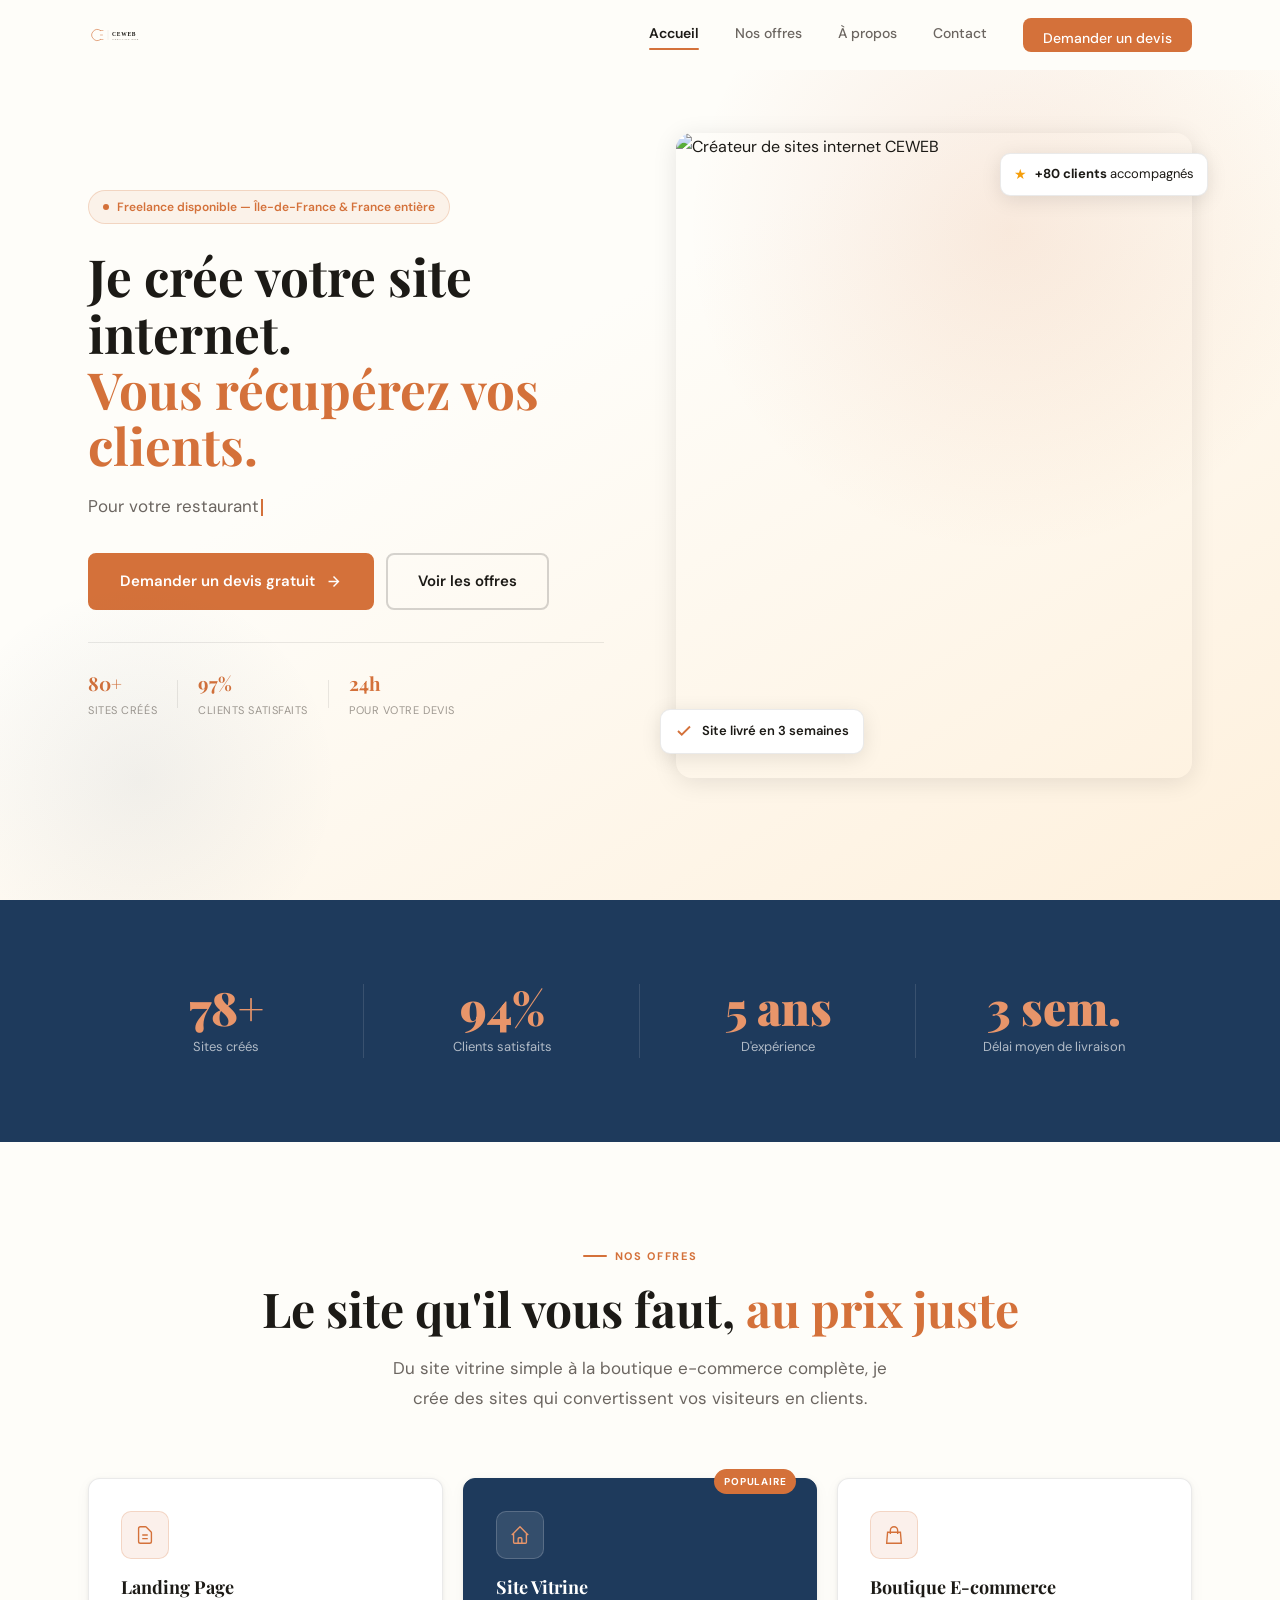
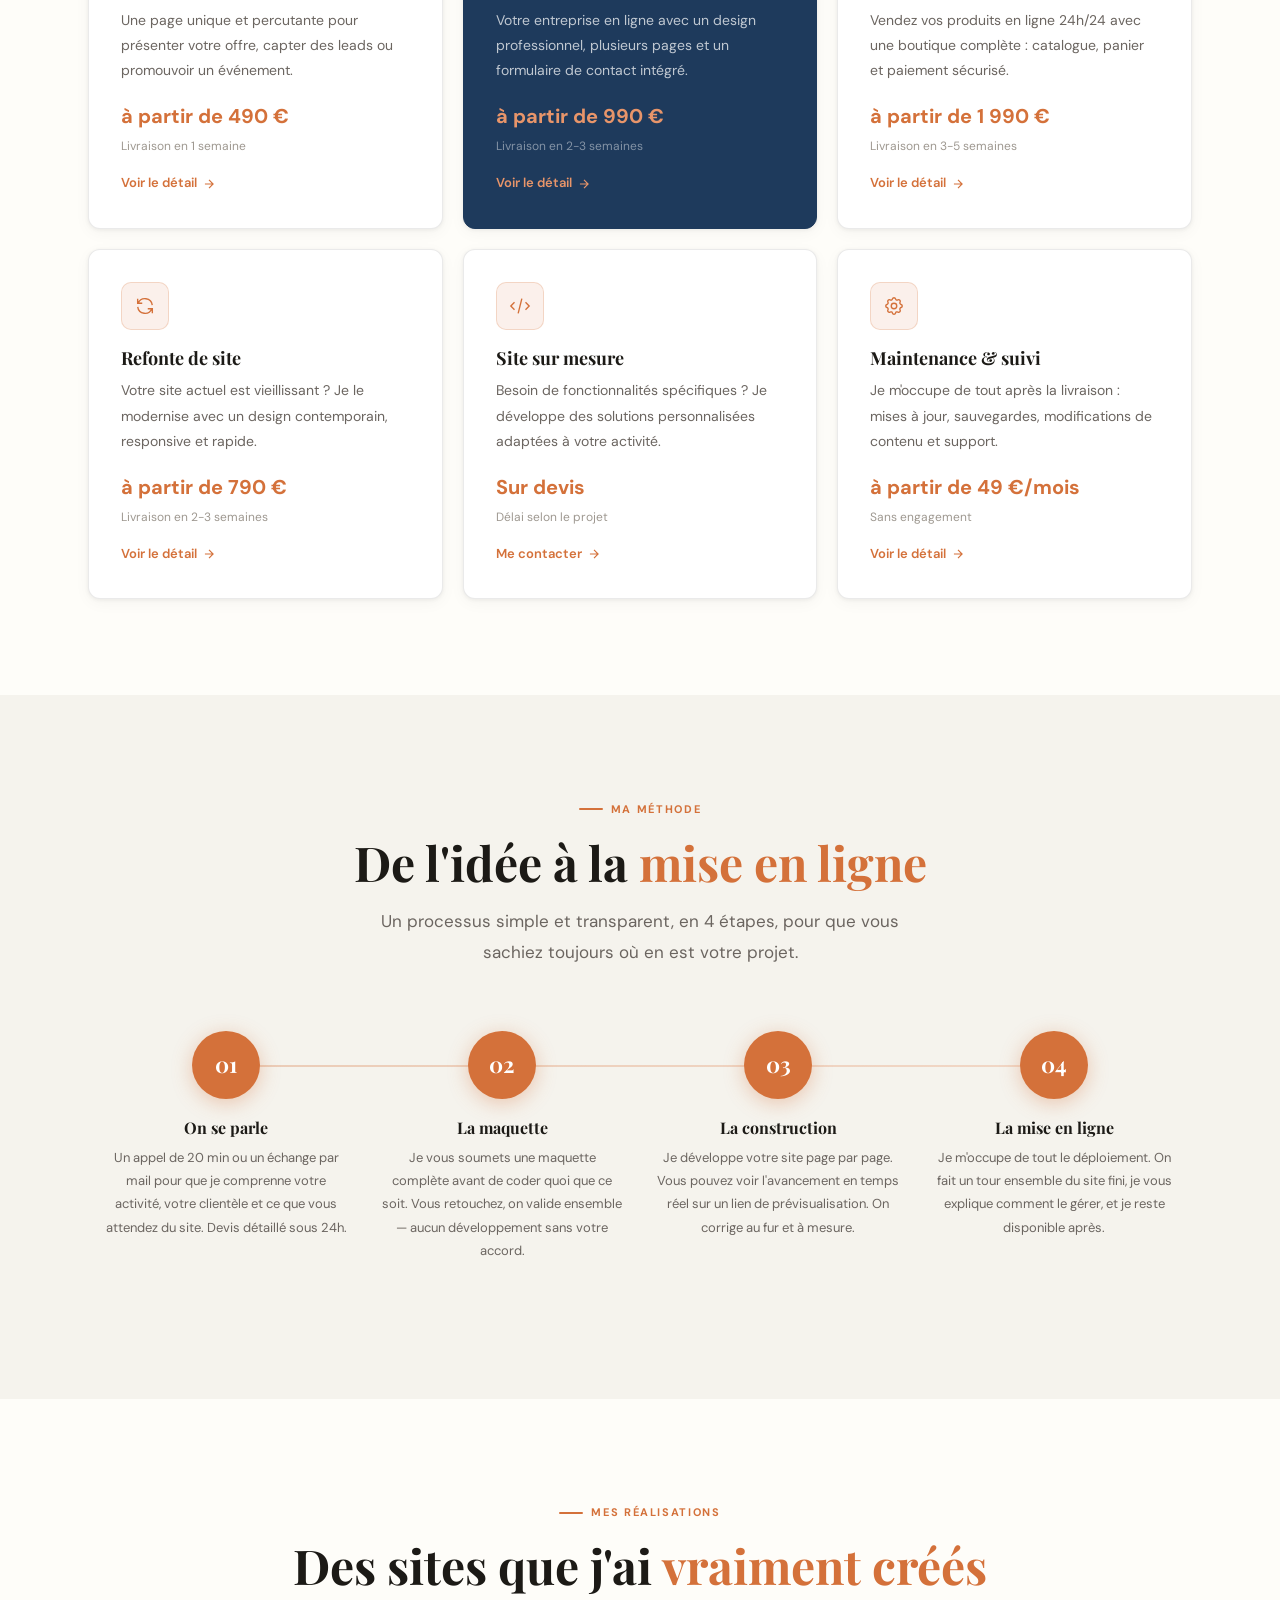
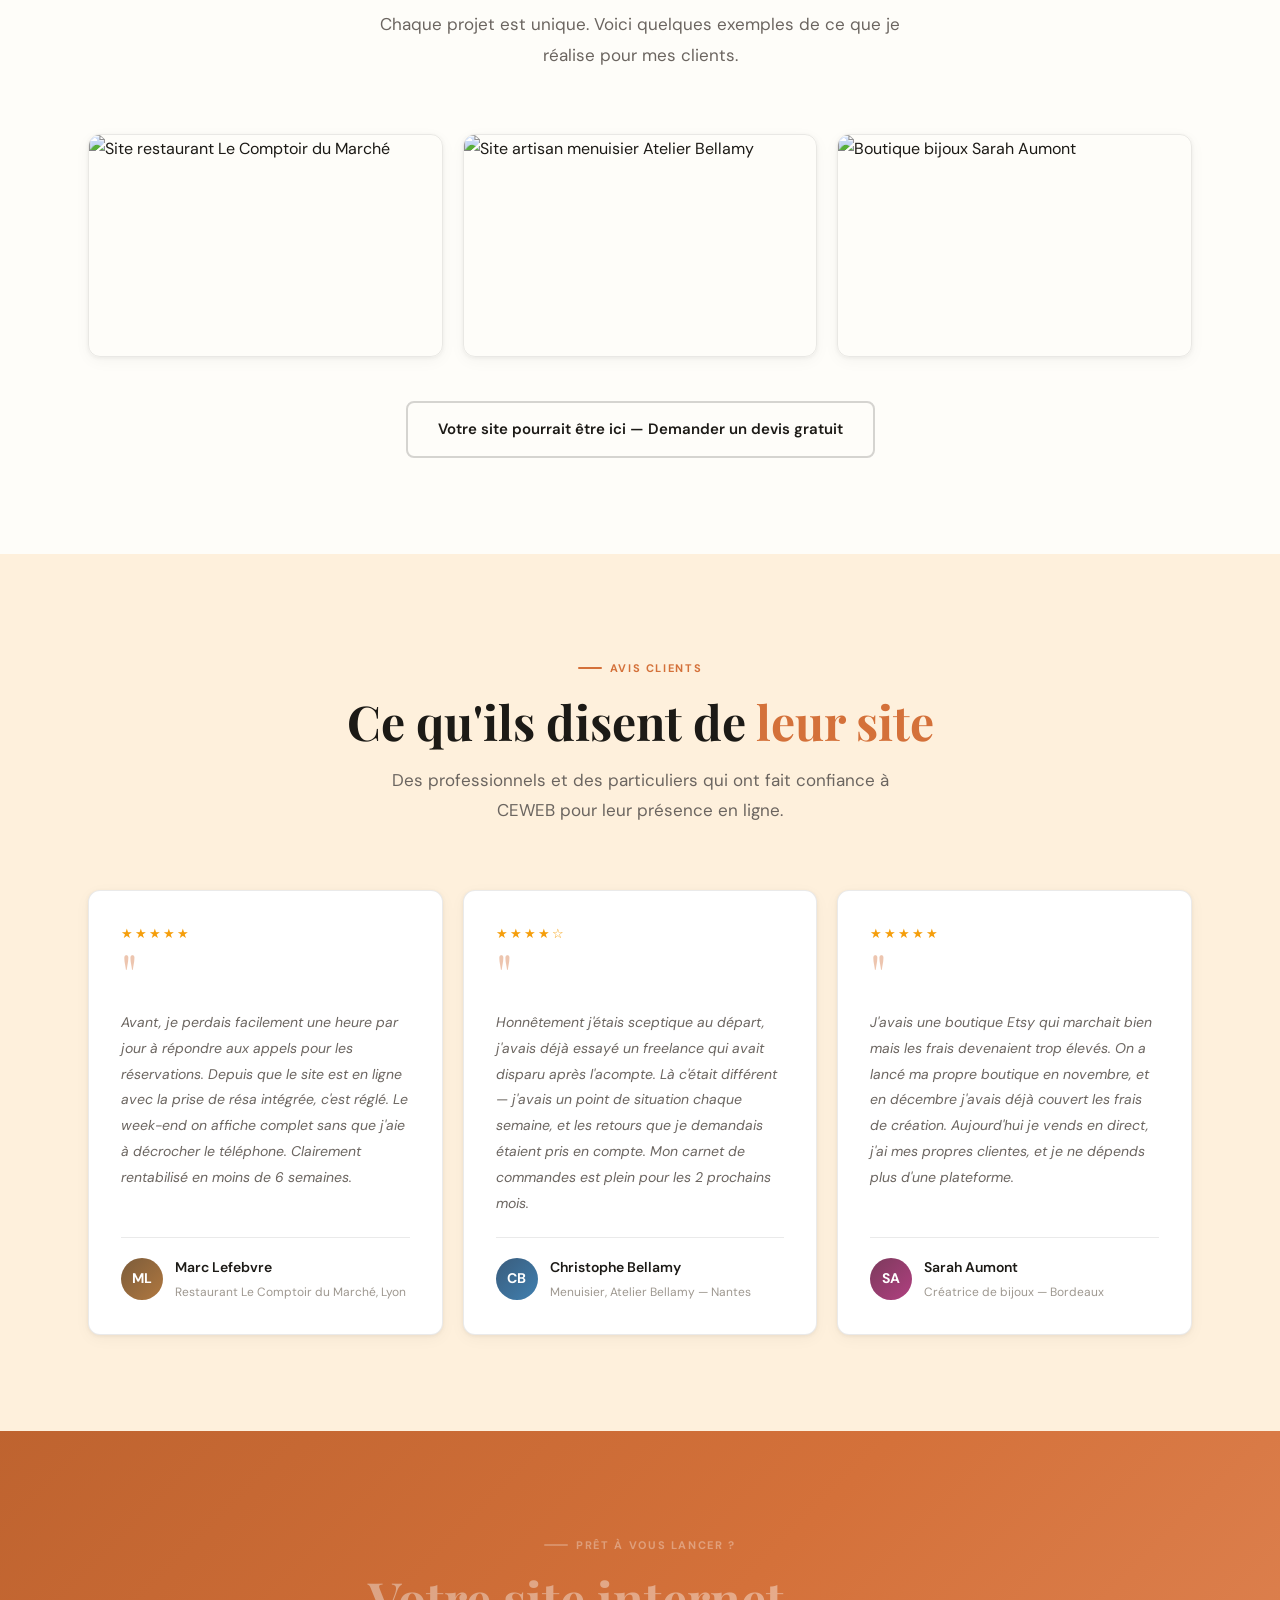
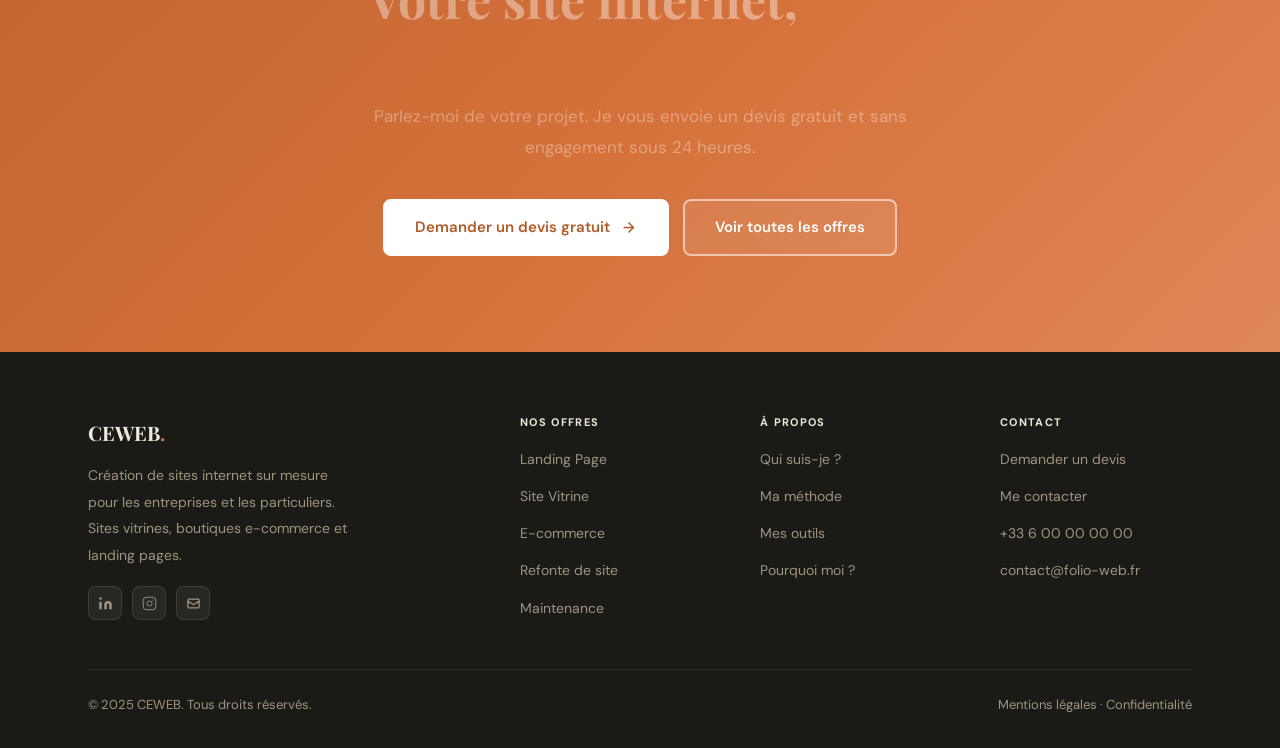
==== commit 842d3f33: "Add files via upload" ====
--- a/index.html
+++ b/index.html
@@ -45,7 +45,25 @@
       display: flex;
       align-items: center;
       padding: var(--nav-h) 0 60px;
-      background: var(--bg);
+      background: linear-gradient(150deg, #FEFDF9 40%, #FEF0DC 100%);
+      position: relative;
+      overflow: hidden;
+    }
+    .hero::before {
+      content: '';
+      position: absolute;
+      right: -80px; top: -120px;
+      width: 700px; height: 700px;
+      background: radial-gradient(circle, rgba(212,113,58,0.13) 0%, transparent 65%);
+      pointer-events: none;
+    }
+    .hero::after {
+      content: '';
+      position: absolute;
+      left: -60px; bottom: -80px;
+      width: 400px; height: 400px;
+      background: radial-gradient(circle, rgba(30,58,92,0.06) 0%, transparent 70%);
+      pointer-events: none;
     }
     .hero-grid {
       display: grid;
@@ -122,32 +140,30 @@
     /* ─── STATS ─── */
     .stats-section {
       padding: 60px 0;
-      background: var(--bg-2);
-      border-top: 1px solid var(--border);
-      border-bottom: 1px solid var(--border);
+      background: var(--navy);
     }
     .stats-grid { display: grid; grid-template-columns: repeat(4, 1fr); }
     .stat-item { text-align: center; padding: 24px; position: relative; }
     .stat-item:not(:last-child)::after {
       content: ''; position: absolute; right: 0; top: 20%; bottom: 20%;
-      width: 1px; background: var(--border);
+      width: 1px; background: rgba(255,255,255,0.12);
     }
     .stat-number {
       font-family: var(--font-title); font-size: 46px; font-weight: 900;
-      line-height: 1; margin-bottom: 6px; color: var(--accent);
-    }
-    .stat-label { font-size: 13px; color: var(--text-2); }
+      line-height: 1; margin-bottom: 6px; color: var(--accent-l);
+    }
+    .stat-label { font-size: 13px; color: rgba(255,255,255,0.65); }
 
     /* ─── OFFRES ─── */
     .offres-grid { display: grid; grid-template-columns: repeat(3, 1fr); gap: 20px; }
     .offre-icon {
       width: 48px; height: 48px;
       display: flex; align-items: center; justify-content: center;
-      background: rgba(212,113,58,0.08); border: 1px solid rgba(212,113,58,0.18);
+      background: rgba(212,113,58,0.10); border: 1px solid rgba(212,113,58,0.22);
       border-radius: 10px; margin-bottom: 18px; color: var(--accent);
       transition: background var(--t), transform var(--t);
     }
-    .offre-card:hover .offre-icon { background: rgba(212,113,58,0.15); transform: scale(1.05); }
+    .offre-card:hover .offre-icon { background: rgba(212,113,58,0.18); transform: scale(1.05); }
     .offre-icon svg { width: 22px; height: 22px; }
     .offre-card h3 { font-size: 18px; margin-bottom: 10px; font-family: var(--font-title); }
     .offre-card p  { font-size: 14px; color: var(--text-2); line-height: 1.8; }
@@ -160,29 +176,63 @@
     }
     .offre-card:hover .offre-link { gap: 9px; }
 
+    /* ─── FEATURED CARD ─── */
+    .offre-card.featured {
+      background: var(--navy);
+      border-color: var(--navy);
+      color: #fff;
+      position: relative;
+    }
+    .offre-card.featured::before {
+      content: 'Populaire';
+      position: absolute; top: -10px; right: 20px;
+      background: var(--accent);
+      color: #fff; font-size: 10px; font-weight: 700;
+      letter-spacing: 0.08em; text-transform: uppercase;
+      padding: 4px 10px; border-radius: 20px;
+    }
+    .offre-card.featured h3 { color: #fff; }
+    .offre-card.featured p  { color: rgba(255,255,255,0.72); }
+    .offre-card.featured .offre-prix  { color: var(--accent-l); }
+    .offre-card.featured .offre-delai { color: rgba(255,255,255,0.45); }
+    .offre-card.featured .offre-icon  {
+      background: rgba(255,255,255,0.10);
+      border-color: rgba(255,255,255,0.18);
+      color: var(--accent-l);
+    }
+    .offre-card.featured:hover { box-shadow: 0 8px 40px rgba(30,58,92,0.35); border-color: var(--navy); }
+    .offre-card.featured .offre-link { color: var(--accent-l); }
+
     /* ─── PROCESS ─── */
     .process-section { background: var(--bg-2); }
     .process-grid { display: grid; grid-template-columns: repeat(4, 1fr); gap: 0; position: relative; }
     .process-grid::before {
-      content: ''; position: absolute; top: 34px; left: 12.5%; right: 12.5%; height: 1px;
-      background: var(--border-h);
+      content: ''; position: absolute; top: 34px; left: 12.5%; right: 12.5%; height: 2px;
+      background: linear-gradient(90deg, var(--accent) 0%, var(--accent-l) 100%);
+      opacity: 0.3;
     }
     .process-step { text-align: center; padding: 0 16px 40px; position: relative; }
     .process-num {
       width: 68px; height: 68px; margin: 0 auto 20px;
       display: flex; align-items: center; justify-content: center;
-      background: var(--bg-card); border: 1px solid var(--border);
-      border-radius: 50%; box-shadow: var(--shadow-sm);
-      font-family: var(--font-title); font-size: 22px; font-weight: 700; color: var(--accent);
+      background: var(--accent);
+      border-radius: 50%; box-shadow: 0 4px 20px rgba(212,113,58,0.35);
+      font-family: var(--font-title); font-size: 22px; font-weight: 700; color: #fff;
       position: relative; z-index: 1;
+      transition: transform var(--t) var(--ease), box-shadow var(--t);
+    }
+    .process-step:hover .process-num {
+      transform: scale(1.1);
+      box-shadow: 0 8px 28px rgba(212,113,58,0.45);
     }
     .process-step h3 { font-size: 16px; margin-bottom: 8px; font-family: var(--font-title); }
     .process-step p  { font-size: 13px; color: var(--text-2); line-height: 1.8; }
 
     /* ─── TESTIMONIALS ─── */
+    .testimonials-section { background: var(--accent-bg); }
     .testimonials-grid { display: grid; grid-template-columns: repeat(3, 1fr); gap: 20px; }
-    .testimonial-card { display: flex; flex-direction: column; }
-    .quote-mark { font-family: var(--font-title); font-size: 56px; line-height: 0.8; color: var(--accent); opacity: 0.3; margin-bottom: 14px; }
+    .testimonial-card { display: flex; flex-direction: column; background: #fff; }
+    .quote-mark { font-family: var(--font-title); font-size: 56px; line-height: 0.8; color: var(--accent); opacity: 0.4; margin-bottom: 14px; }
     .testimonial-card p { font-size: 14px; color: var(--text-2); line-height: 1.85; flex: 1; font-style: italic; }
     .testimonial-author {
       display: flex; align-items: center; gap: 12px;
@@ -196,14 +246,41 @@
     }
     .author-info .name { font-size: 14px; font-weight: 600; }
     .author-info .role { font-size: 12px; color: var(--text-muted); margin-top: 2px; }
-    .stars { color: #f59e0b; font-size: 12px; letter-spacing: 2px; margin-bottom: 6px; }
+    .stars { color: #f59e0b; font-size: 13px; letter-spacing: 2px; margin-bottom: 6px; }
 
     /* ─── CTA ─── */
-    .cta-section { padding: 96px 0; background: var(--bg-2); border-top: 1px solid var(--border); }
+    .cta-section {
+      padding: 96px 0;
+      background: var(--accent);
+      position: relative; overflow: hidden;
+    }
+    .cta-section::before {
+      content: '';
+      position: absolute; inset: 0;
+      background: linear-gradient(135deg, var(--accent-d) 0%, var(--accent) 50%, var(--accent-l) 100%);
+      opacity: 0.6;
+    }
+    .cta-section .container { position: relative; z-index: 1; }
     .cta-inner { text-align: center; max-width: 620px; margin: 0 auto; padding: 0 24px; }
-    .cta-inner h2 { font-size: clamp(28px, 4.5vw, 50px); margin-bottom: 16px; }
-    .cta-inner p  { font-size: 17px; color: var(--text-2); margin-bottom: 36px; line-height: 1.8; }
+    .cta-inner .section-tag { color: rgba(255,255,255,0.85); }
+    .cta-inner .section-tag::before { background: rgba(255,255,255,0.6); }
+    .cta-inner h2 { font-size: clamp(28px, 4.5vw, 50px); margin-bottom: 16px; color: #fff; }
+    .cta-inner p  { font-size: 17px; color: rgba(255,255,255,0.85); margin-bottom: 36px; line-height: 1.8; }
     .cta-ctas { display: flex; gap: 14px; justify-content: center; flex-wrap: wrap; }
+    .cta-section .btn-primary {
+      background: #fff; color: var(--accent-d); border-color: #fff;
+    }
+    .cta-section .btn-primary:hover {
+      background: #FEF0DC; border-color: #FEF0DC; color: var(--accent-d);
+      box-shadow: 0 8px 28px rgba(0,0,0,0.20);
+    }
+    .cta-section .btn-outline {
+      border-color: rgba(255,255,255,0.55); color: #fff;
+      background: rgba(255,255,255,0.08);
+    }
+    .cta-section .btn-outline:hover {
+      border-color: #fff; background: rgba(255,255,255,0.16); color: #fff;
+    }
 
     /* ─── RESPONSIVE ─── */
     @media (max-width: 1024px) {
@@ -368,7 +445,7 @@
         <a href="services.html" class="offre-link">Voir le détail <svg viewBox="0 0 24 24" fill="none" stroke="currentColor" stroke-width="2" width="14"><path d="M5 12h14M12 5l7 7-7 7"/></svg></a>
       </article>
 
-      <article class="card offre-card reveal delay-1">
+      <article class="card offre-card featured reveal delay-1">
         <div class="offre-icon">
           <svg viewBox="0 0 24 24" fill="none" stroke="currentColor" stroke-width="1.5"><path d="M3 12l2-2m0 0l7-7 7 7M5 10v10a1 1 0 001 1h3m10-11l2 2m-2-2v10a1 1 0 01-1 1h-3m-6 0a1 1 0 001-1v-4a1 1 0 011-1h2a1 1 0 011 1v4a1 1 0 001 1m-6 0h6"/></svg>
         </div>
@@ -620,21 +697,5 @@
 </footer>
 
 <script src="script.js"></script>
-<script>
-  /* Générer les particules CSS */
-  const container = document.getElementById('particles');
-  for (let i = 0; i < 18; i++) {
-    const p = document.createElement('span');
-    p.className = 'particle';
-    const size = Math.random() * 3 + 1;
-    p.style.cssText = `
-      width: ${size}px; height: ${size}px;
-      left: ${Math.random() * 100}%;
-      animation-duration: ${Math.random() * 12 + 8}s;
-      animation-delay: ${Math.random() * 8}s;
-    `;
-    container.appendChild(p);
-  }
-</script>
 </body>
 </html>
--- a/style.css
+++ b/style.css
@@ -14,6 +14,9 @@
   --accent:      #D4713A;
   --accent-l:    #E8956A;
   --accent-d:    #B05A28;
+  --accent-bg:   #FEF0DC;
+  --navy:        #1E3A5C;
+  --navy-l:      #2D5A8E;
   --text:        #1C1A16;
   --text-2:      #6B6560;
   --text-muted:  #9E9890;
